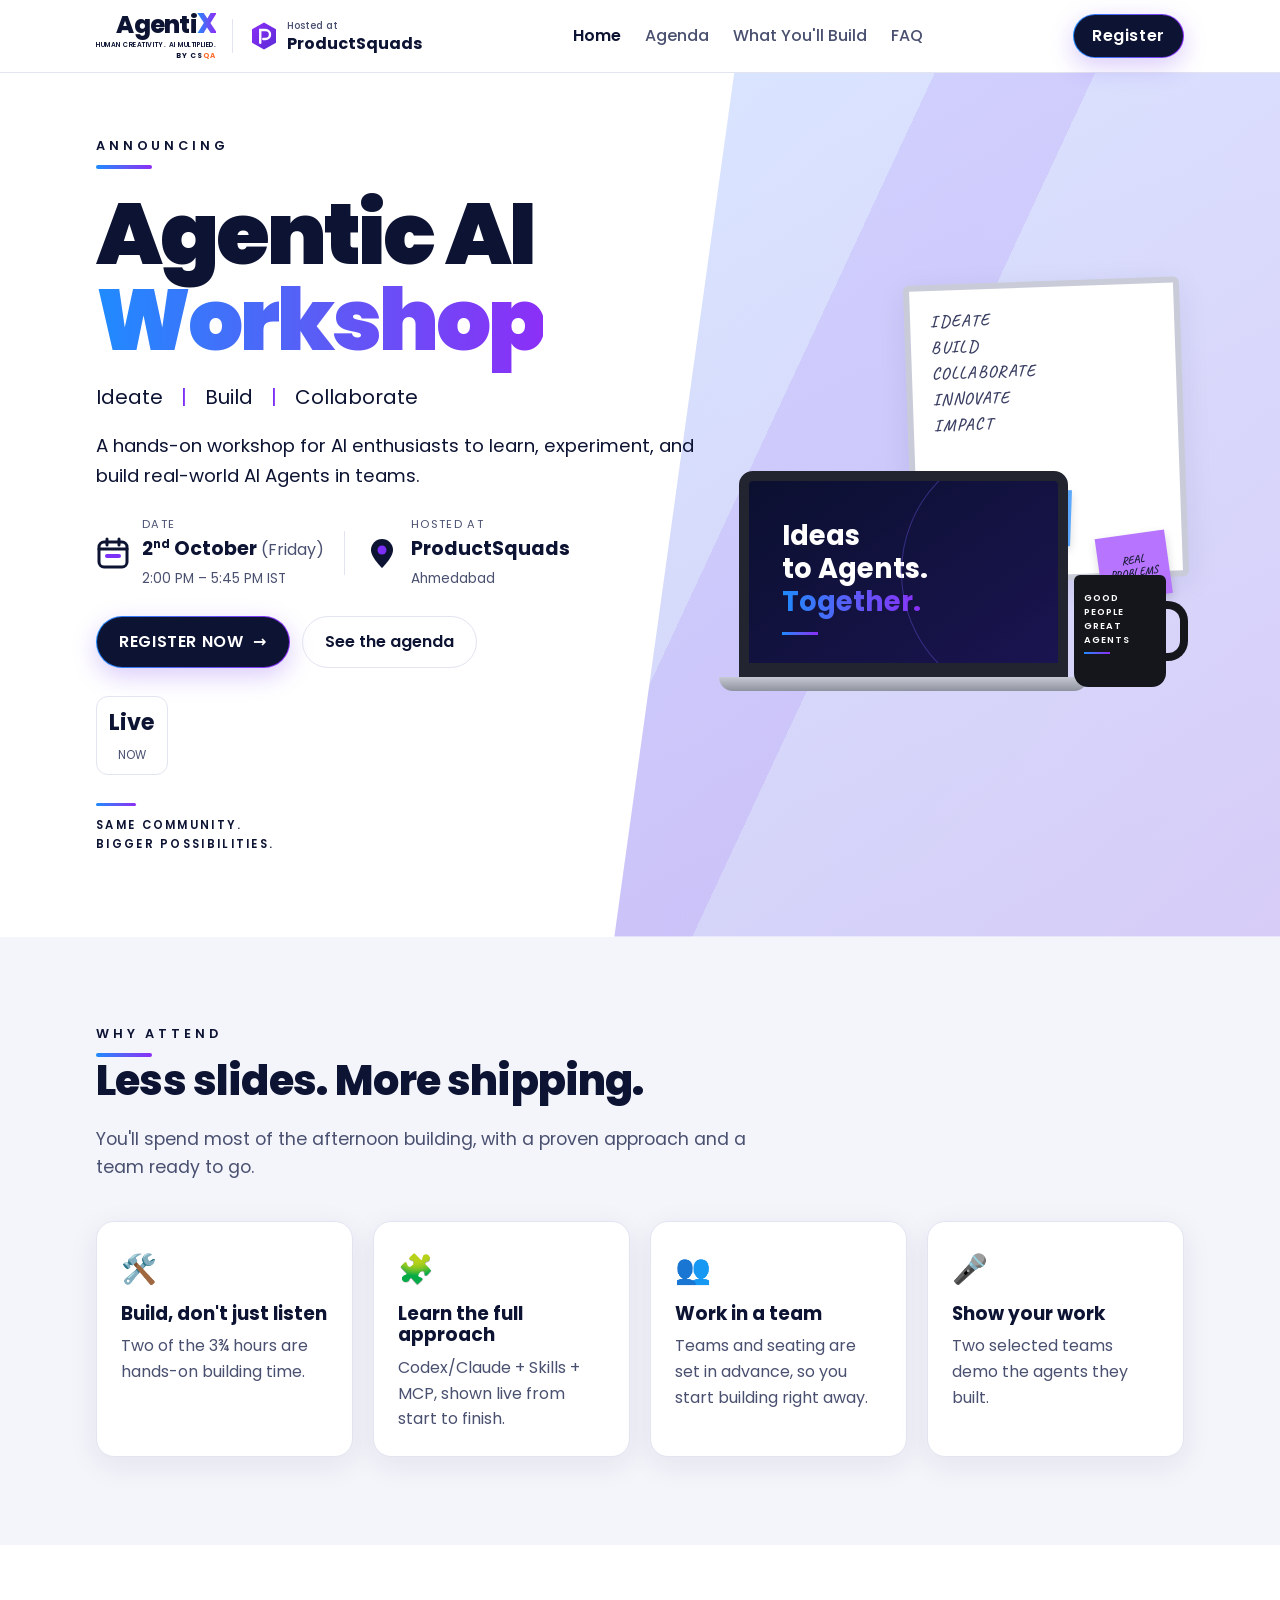
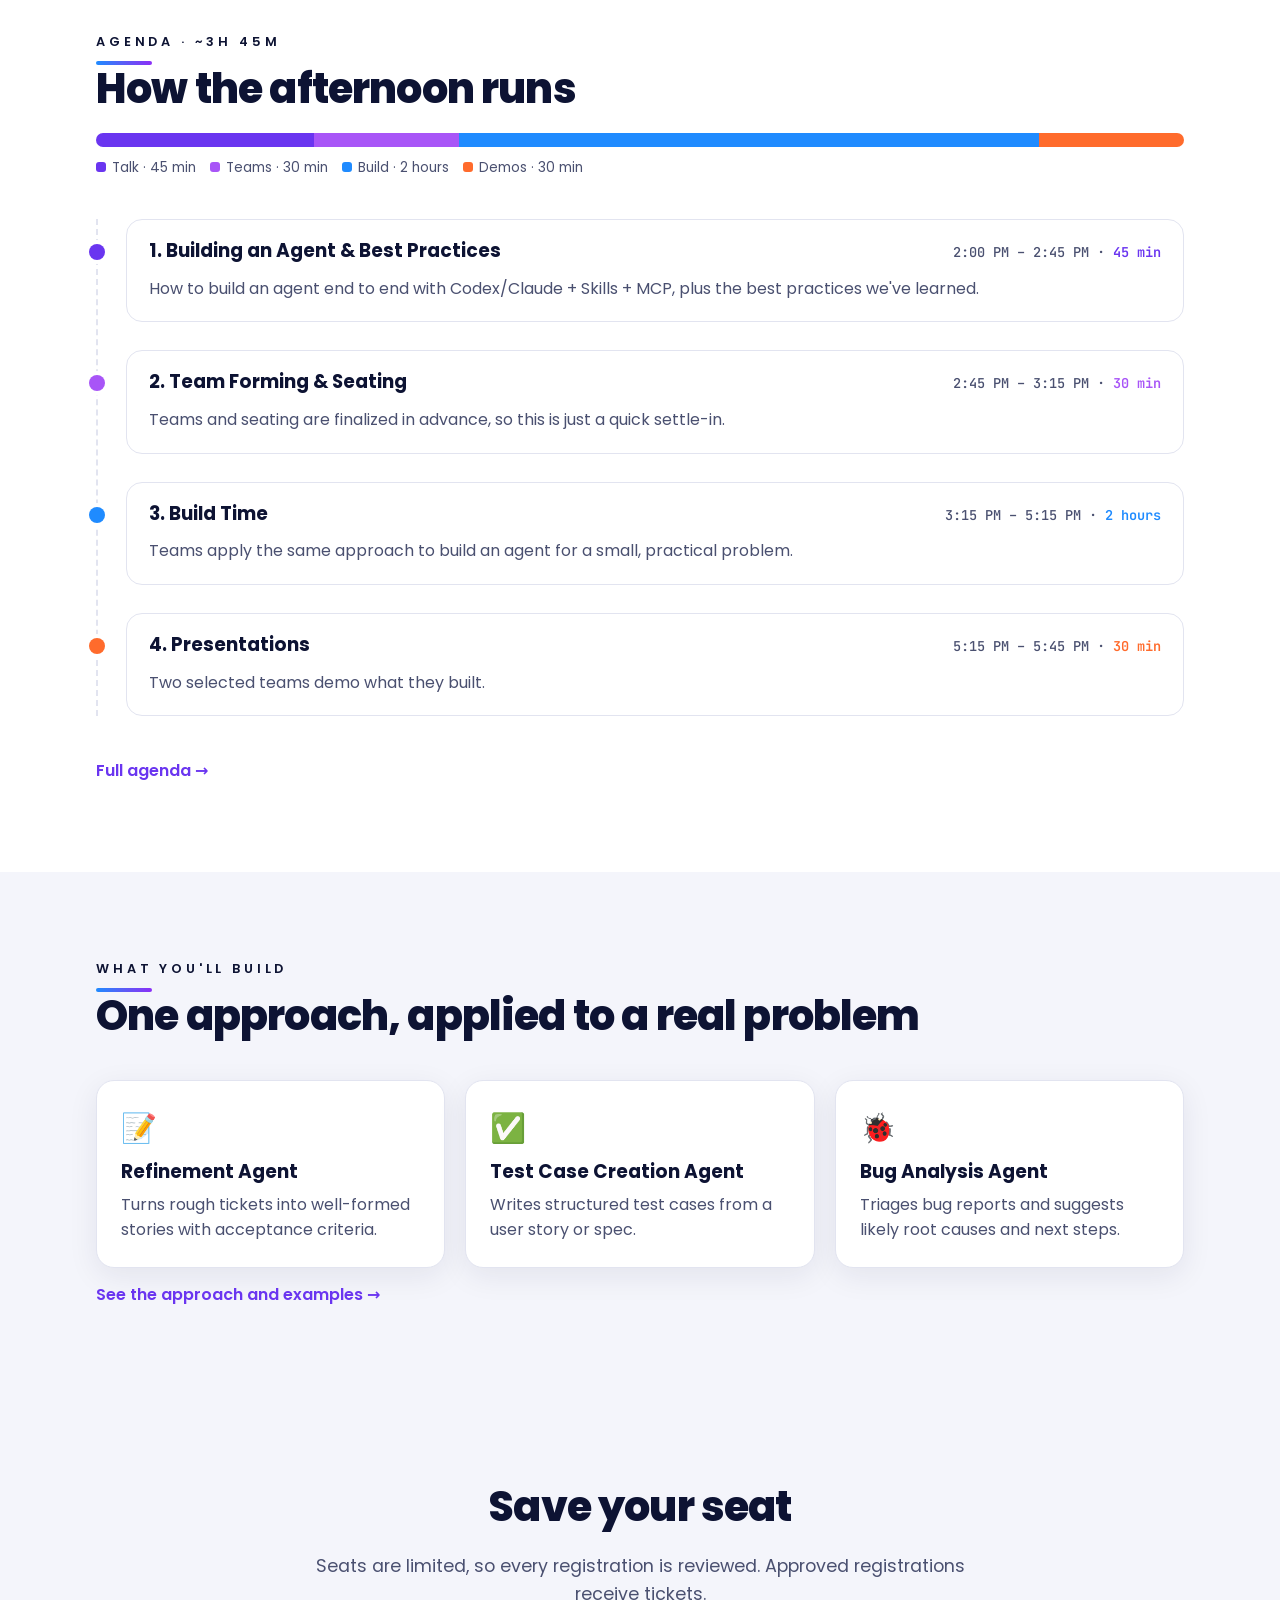
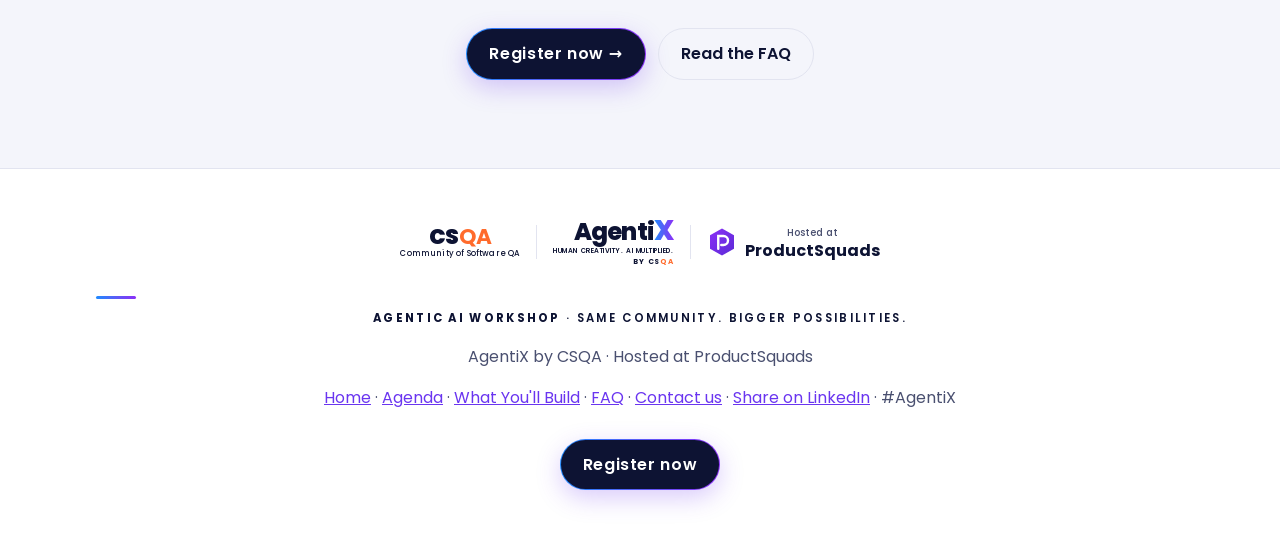
==== index.html @ 9842c17a "Mention the ₹249 fee only in the FAQ and registration steps Co-Authored-By: Claude Opus 5 <noreply@a" ====
<!doctype html>
<html lang="en">
<head>
<meta charset="utf-8">
<meta name="viewport" content="width=device-width, initial-scale=1">
<title>Agentic AI Workshop · AgentiX</title>
<meta name="description" content="A half-day, build-first workshop: learn to build an AI agent end to end with Codex/Claude + Skills + MCP, then build one with your team.">
<meta property="og:type" content="website">
<meta property="og:title" content="Agentic AI Workshop · AgentiX">
<meta property="og:description" content="A half-day, build-first workshop: learn to build an AI agent end to end with Codex/Claude + Skills + MCP, then build one with your team.">
<meta property="og:image" content="https://YOUR-DOMAIN/og-image.png">
<meta property="og:url" content="https://YOUR-DOMAIN/">
<meta name="twitter:card" content="summary_large_image">
<link rel="icon" href="data:image/svg+xml,<svg xmlns='http://www.w3.org/2000/svg' viewBox='0 0 100 100'><text y='.9em' font-size='90'>✴️</text></svg>">
<link rel="preconnect" href="https://fonts.googleapis.com">
<link href="https://fonts.googleapis.com/css2?family=Poppins:wght@400;500;600;700;800;900&family=Caveat:wght@600;700&family=JetBrains+Mono:wght@500&display=swap" rel="stylesheet">
<link rel="stylesheet" href="assets/styles.css">
</head>
<body data-page="home">
<div id="nav"></div>

<header class="hero"><div class="wrap hero-grid">
  <div>
    <div class="eyebrow">Announcing</div>
    <h1>Agentic AI<br><span class="grad">Workshop</span></h1>
    <div class="pillars"><span>Ideate</span><span>Build</span><span>Collaborate</span></div>
    <p class="lead">A hands-on workshop for AI enthusiasts to learn, experiment, and build real-world AI Agents in teams.</p>
    <div class="meta">
      <div class="meta-item"><svg viewBox="0 0 34 34" aria-hidden="true"><rect x="3" y="6" width="28" height="25" rx="5" fill="none" stroke="#0d1333" stroke-width="3"/><path d="M3 13h28M11 3v6M23 3v6" stroke="#0d1333" stroke-width="3" stroke-linecap="round"/><rect x="9" y="18" width="16" height="4" rx="2" fill="#7b2ff7"/></svg>
        <div><small>Date</small><b>2<sup>nd</sup> October</b> <span style="color:var(--muted)">(Friday)</span><br><span style="font-size:.85rem;color:var(--muted)" data-cfg="timeLabel"></span></div></div>
      <span class="vr"></span>
      <div class="meta-item"><svg viewBox="0 0 34 34" aria-hidden="true"><path d="M17 32s11-10.5 11-18a11 11 0 0 0-22 0c0 7.5 11 18 11 18z" fill="#0d1333"/><circle cx="17" cy="14" r="4.5" fill="#7b2ff7"/></svg>
        <div><small>Hosted at</small><b>ProductSquads</b><br><span style="font-size:.85rem;color:var(--muted)">Ahmedabad</span></div></div>
    </div>
    <div class="cta"><a class="btn btn-primary" href="register.html">REGISTER NOW &nbsp;→</a><a class="btn btn-ghost" href="agenda.html">See the agenda</a></div>
    <div class="countdown" id="countdown" aria-label="Time until the workshop"></div>
    <p class="tagline">Same community.<br>Bigger possibilities.</p>
  </div>
  <div class="scene" aria-hidden="true">
    <div class="board"><p>IDEATE<br>BUILD<br>COLLABORATE<br>INNOVATE<br>IMPACT</p>
      <div class="note-s n1">IDEAS</div><div class="note-s n2">AGENTS</div><div class="note-s n3">REAL PROBLEMS</div></div>
    <div class="laptop"><div class="screen"><h3>Ideas<br>to Agents.<br><span>Together.</span></h3><hr></div><div class="base"></div></div>
    <div class="mug">GOOD<br>PEOPLE<br>GREAT<br>AGENTS<i></i></div>
  </div>
</div></header>

<section class="alt"><div class="wrap reveal">
  <div class="eyebrow">Why attend</div>
  <h2>Less slides. More shipping.</h2>
  <p class="lead">You'll spend most of the afternoon building, with a proven approach and a team ready to go.</p>
  <div class="grid">
    <div class="card"><div class="ic">🛠️</div><h3>Build, don't just listen</h3><p>Two of the 3¾ hours are hands-on building time.</p></div>
    <div class="card"><div class="ic">🧩</div><h3>Learn the full approach</h3><p>Codex/Claude + Skills + MCP, shown live from start to finish.</p></div>
    <div class="card"><div class="ic">👥</div><h3>Work in a team</h3><p>Teams and seating are set in advance, so you start building right away.</p></div>
    <div class="card"><div class="ic">🎤</div><h3>Show your work</h3><p>Two selected teams demo the agents they built.</p></div>
  </div>
</div></section>

<section><div class="wrap reveal">
  <div class="eyebrow">Agenda · ~3h 45m</div>
  <h2>How the afternoon runs</h2>
  <div class="bar" id="bar" role="img" aria-label="Time split: 45 min talk, 30 min teams, 2 hours build, 30 min demos"></div>
  <div class="legend" id="legend"></div>
  <div class="timeline" id="timeline" data-compact></div>
  <a class="more" href="agenda.html">Full agenda →</a>
</div></section>

<section class="alt"><div class="wrap reveal">
  <div class="eyebrow">What you'll build</div>
  <h2>One approach, applied to a real problem</h2>
  <div class="grid">
    <div class="card"><div class="ic">📝</div><h3><a href="build.html#refinement">Refinement Agent</a></h3><p>Turns rough tickets into well-formed stories with acceptance criteria.</p></div>
    <div class="card"><div class="ic">✅</div><h3><a href="build.html#test-cases">Test Case Creation Agent</a></h3><p>Writes structured test cases from a user story or spec.</p></div>
    <div class="card"><div class="ic">🐞</div><h3><a href="build.html#bug-analysis">Bug Analysis Agent</a></h3><p>Triages bug reports and suggests likely root causes and next steps.</p></div>
  </div>
  <a class="more" href="build.html">See the approach and examples →</a>
</div></section>
<section class="alt"><div class="wrap reveal cta-band">
  <h2>Save your seat</h2><p class="lead" style="margin:0 auto">Seats are limited, so every registration is reviewed. Approved registrations receive tickets.</p>
  <div class="cta"><a class="btn btn-primary" href="register.html">Register now →</a><a class="btn btn-ghost" href="faq.html">Read the FAQ</a></div>
</div></section>
<div id="footer"></div>
<script src="assets/config.js"></script>
<script src="assets/site.js"></script>
</body>
</html>
---- assets/styles.css ----
:root{
  --bg:#ffffff; --bg-alt:#f5f6fb; --card:#ffffff; --text:#12131a; --muted:#5a5f73; --border:#e3e5ee;
  --primary:#5b47ff; --primary-ink:#ffffff; --accent:#00b894; --accent-2:#ff7a45; --accent-3:#f5b400;
  --shadow:0 8px 30px rgba(20,20,60,.08);
}
*{box-sizing:border-box} html{scroll-behavior:smooth} body{margin:0;background:var(--bg);color:var(--text);font:16px/1.6 Inter,system-ui,sans-serif;overflow-x:hidden}
a{color:var(--primary)} h1,h2,h3{line-height:1.15;margin:0 0 .5em} h2{font-size:clamp(1.8rem,4vw,2.6rem);font-weight:800;letter-spacing:-.02em}
.wrap{max-width:1120px;margin:0 auto;padding:0 16px} section{padding:88px 0} .alt{background:var(--bg-alt)}
.eyebrow{font:500 .8rem 'JetBrains Mono',monospace;color:var(--primary);text-transform:uppercase;letter-spacing:.12em}
.lead{color:var(--muted);font-size:1.1rem;max-width:680px}
.btn{display:inline-flex;align-items:center;gap:8px;padding:12px 22px;border-radius:999px;font-weight:600;text-decoration:none;border:1px solid transparent;cursor:pointer;font-size:1rem;transition:transform .15s,box-shadow .15s}
.btn:hover{transform:translateY(-1px)} .btn-primary{background:var(--primary);color:var(--primary-ink);box-shadow:0 6px 20px color-mix(in srgb,var(--primary) 35%,transparent)}
.btn-ghost{border-color:var(--border);color:var(--text);background:transparent}
:focus-visible{outline:3px solid var(--accent);outline-offset:2px}
/* nav */
nav{position:sticky;top:0;z-index:50;background:color-mix(in srgb,var(--bg) 85%,transparent);backdrop-filter:blur(10px);border-bottom:1px solid var(--border)}
nav .wrap{display:flex;align-items:center;justify-content:space-between;height:64px;gap:16px}
.logo{font-weight:800;text-decoration:none;color:var(--text);white-space:nowrap} .logo span{color:var(--primary)}
.links{display:flex;gap:24px} .links a{color:var(--muted);text-decoration:none;font-weight:500} .links a:hover{color:var(--text)}
nav .btn{padding:8px 18px}
@media(max-width:760px){.links{display:none}}
/* hero */
.hero{position:relative;padding:96px 0 80px;overflow:hidden}
.hero-grid{display:grid;grid-template-columns:1.15fr .85fr;gap:40px;align-items:center}
.hero h1{font-size:clamp(2.4rem,6vw,4.2rem);font-weight:800;letter-spacing:-.03em}
.grad{background:linear-gradient(90deg,var(--primary),var(--accent));-webkit-background-clip:text;background-clip:text;color:transparent}
.chips{display:flex;flex-wrap:wrap;gap:8px;margin:20px 0 28px} .chip{padding:6px 12px;border:1px solid var(--border);border-radius:999px;font-size:.9rem;background:var(--card)}
.cta{display:flex;flex-wrap:wrap;gap:12px}
.countdown{display:flex;gap:10px;margin-top:28px} .countdown div{background:var(--card);border:1px solid var(--border);border-radius:12px;padding:8px 12px;text-align:center;min-width:64px}
.countdown b{display:block;font-size:1.4rem} .countdown small{color:var(--muted);font-size:.72rem;text-transform:uppercase}
.flow svg{width:100%;height:auto} .flow .edge{stroke:var(--border);stroke-width:2;fill:none}
.flow .pulse{stroke:var(--primary);stroke-width:3;fill:none;stroke-dasharray:10 190;animation:dash 2.4s linear infinite}
@keyframes dash{to{stroke-dashoffset:-200}}
.flow rect{fill:var(--card);stroke:var(--border)} .flow text{fill:var(--text);font:600 14px Inter} .flow .sub{fill:var(--muted);font:500 11px 'JetBrains Mono'}
@media(max-width:860px){.hero-grid{grid-template-columns:1fr}.hero{padding-top:56px}}
/* cards */
.grid{display:grid;gap:20px;grid-template-columns:repeat(auto-fit,minmax(240px,1fr));margin-top:40px}
.card{background:var(--card);border:1px solid var(--border);border-radius:18px;padding:24px;box-shadow:var(--shadow)}
.card .ic{font-size:1.8rem;margin-bottom:10px} .card p{color:var(--muted);margin:0}
/* agenda */
.timeline{margin-top:40px;position:relative;padding-left:28px;border-left:2px dashed var(--border)}
.tl-item{position:relative;margin-bottom:28px;background:var(--card);border:1px solid var(--border);border-radius:16px;padding:20px 22px}
.tl-item::before{content:"";position:absolute;left:-38px;top:24px;width:16px;height:16px;border-radius:50%;background:var(--c);box-shadow:0 0 0 4px var(--bg)}
.alt .tl-item::before{box-shadow:0 0 0 4px var(--bg-alt)}
.tl-head{display:flex;flex-wrap:wrap;justify-content:space-between;gap:8px;align-items:baseline}
.tl-time{font:500 .85rem 'JetBrains Mono',monospace;color:var(--muted)} .dur{font-weight:600;color:var(--c)} .tl-item p{margin:.3em 0 0;color:var(--muted)}
.bar{display:flex;height:14px;border-radius:999px;overflow:hidden;margin-top:12px} .bar span{display:block}
.legend{display:flex;flex-wrap:wrap;gap:14px;font-size:.85rem;color:var(--muted);margin-top:10px} .legend i{display:inline-block;width:10px;height:10px;border-radius:3px;margin-right:6px}
/* build */
.steps{display:grid;grid-template-columns:1fr auto 1fr auto 1fr;gap:12px;align-items:center;margin:40px 0}
.step{text-align:center} .step h3{margin:.3em 0 .2em} .arrow{font-size:1.6rem;color:var(--primary)}
@media(max-width:760px){.steps{grid-template-columns:1fr}.arrow{transform:rotate(90deg);text-align:center}}
.io{margin-top:14px;font:500 .8rem/1.5 'JetBrains Mono',monospace;background:var(--bg-alt);border-radius:10px;padding:10px 12px;color:var(--text)}
.io em{color:var(--accent);font-style:normal}
.note{font-size:.9rem;color:var(--muted);margin-top:20px}
/* two col */
.two{display:grid;grid-template-columns:1fr 1fr;gap:20px;margin-top:40px} @media(max-width:760px){.two{grid-template-columns:1fr}}
ul.clean{list-style:none;padding:0;margin:0} ul.clean li{padding:6px 0;color:var(--muted)} ul.clean label{cursor:pointer}
/* form */
form{display:grid;grid-template-columns:1fr 1fr;gap:16px;margin-top:32px}
.field{display:flex;flex-direction:column;gap:6px} .field.full{grid-column:1/-1}
label.l{font-weight:600;font-size:.92rem}
input,select{font:inherit;color:var(--text);background:var(--bg);border:1px solid var(--border);border-radius:10px;padding:11px 12px;width:100%}
.err{color:#e5484d;font-size:.82rem;min-height:1em} .invalid{border-color:#e5484d}
.check{display:flex;gap:10px;align-items:flex-start} .check input{width:auto;margin-top:5px}
@media(max-width:640px){form{grid-template-columns:1fr}}
.success{display:none;text-align:center;padding:24px} .success.show{display:block}
/* faq */
details{background:var(--card);border:1px solid var(--border);border-radius:14px;padding:16px 20px;margin-bottom:12px}
summary{font-weight:600;cursor:pointer;list-style:none;display:flex;justify-content:space-between} summary::after{content:"+";color:var(--primary);font-size:1.3rem;line-height:1}
details[open] summary::after{content:"–"} details p{color:var(--muted);margin:.6em 0 0}
footer{border-top:1px solid var(--border);padding:48px 0;text-align:center;color:var(--muted)}
.reveal{opacity:0;transform:translateY(16px);transition:opacity .6s,transform .6s} .reveal.in{opacity:1;transform:none}
@media(prefers-reduced-motion:reduce){.reveal{opacity:1;transform:none;transition:none}.flow .pulse{animation:none}html{scroll-behavior:auto}}
.links a.active{color:var(--text);font-weight:600}
.page-head{padding:72px 0 24px} .page-head h1{font-size:clamp(2.2rem,5vw,3.4rem);font-weight:800;letter-spacing:-.03em}
.menu-btn{display:none;background:none;border:1px solid var(--border);border-radius:10px;color:var(--text);padding:6px 10px;font-size:1.1rem}
@media(max-width:760px){.menu-btn{display:block}.links.open{display:flex;position:absolute;top:64px;left:0;right:0;flex-direction:column;gap:0;background:var(--bg);border-bottom:1px solid var(--border);padding:8px 16px}.links.open a{padding:10px 0}}
.cta-band{text-align:center} .cta-band .cta{justify-content:center;margin-top:20px}
.card h3 a{color:inherit;text-decoration:none} .more{display:inline-block;margin-top:14px;font-weight:600;text-decoration:none}
.detail{display:grid;grid-template-columns:1fr 1fr;gap:16px;margin-top:14px} @media(max-width:640px){.detail{grid-template-columns:1fr}}
.detail h4{margin:0 0 4px;font-size:.8rem;text-transform:uppercase;letter-spacing:.08em;color:var(--primary)} .detail ul{margin:0;padding-left:18px;color:var(--muted)}
.usecase{margin-top:24px;scroll-margin-top:80px}

/* ===== AgentiX poster theme ===== */
:root{
  --bg:#ffffff; --bg-alt:#f4f5fb; --card:#ffffff; --text:#0d1333; --muted:#4a5070; --border:#e2e4f0;
  --navy:#0d1333; --blue:#1f8bff; --purple:#7b2ff7; --violet:#a855f7; --orange:#ff6b2c;
  --primary:#6a35f0; --primary-ink:#fff; --accent:#1f8bff; --accent-2:#ff6b2c; --accent-3:#a855f7;
  --brand-grad:linear-gradient(90deg,#1f8bff 0%,#5b5cf6 50%,#8b2ff7 100%);
}
body{font-family:Poppins,Inter,system-ui,sans-serif}
h1,h2,h3{font-family:Poppins,sans-serif} h2{font-weight:800}
.eyebrow{font:600 .8rem Poppins,sans-serif;letter-spacing:.3em;color:var(--navy)}
.eyebrow::after{content:"";display:block;width:56px;height:4px;border-radius:4px;background:var(--brand-grad);margin-top:10px}
.grad{background:var(--brand-grad);-webkit-background-clip:text;background-clip:text;color:transparent}
.btn-primary{background:var(--navy);color:#fff;border:1.5px solid transparent;background-image:linear-gradient(var(--navy),var(--navy)),var(--brand-grad);background-origin:border-box;background-clip:padding-box,border-box;box-shadow:0 8px 24px rgba(106,53,240,.25);letter-spacing:.04em}
.btn-ghost{border-color:var(--border);color:var(--navy)}

/* logos (text lockups; swap for image files if you have them) */
.brandbar{display:flex;align-items:center;gap:16px;text-decoration:none;color:var(--navy)}
.brandbar .sep{width:1px;height:34px;background:var(--border)}
.lg-csqa{font:900 1.35rem/1 Poppins,sans-serif;color:var(--navy);letter-spacing:-.02em} .lg-csqa b{color:var(--orange)}
.lg-csqa small{display:block;font:500 .5rem/1.4 Poppins;letter-spacing:.02em;color:var(--navy)}
.lg-agentix{font:800 1.5rem/1 Poppins,sans-serif;color:var(--navy);letter-spacing:-.03em;text-align:right}
.lg-agentix i{font-style:normal;background:var(--brand-grad);-webkit-background-clip:text;background-clip:text;color:transparent;font-size:1.15em}
.lg-agentix small{display:block;font:600 .46rem/1.3 Poppins;letter-spacing:.14em;color:var(--navy);text-align:right}
.lg-ps{display:flex;align-items:center;gap:8px;font:700 1rem/1 Poppins,sans-serif;color:var(--navy)}
.lg-ps .hosted{display:block;font:500 .62rem Poppins;color:var(--muted);margin-bottom:3px}
.ps-mark{width:30px;height:30px;flex:none}
@media(max-width:600px){.brandbar .hide-md{display:none}}
@media(max-width:1060px) and (min-width:761px){nav .links{gap:14px;font-size:.9rem}}
nav .wrap{height:72px}

/* hero, poster style */
.hero{background:#fff;padding:64px 0 72px}
.hero::before{content:"";position:absolute;inset:0 0 0 48%;background:
  linear-gradient(115deg,transparent 0 30%,rgba(123,47,247,.10) 30% 45%,transparent 45%),
  linear-gradient(135deg,rgba(31,139,255,.10),rgba(168,85,247,.16)),
  linear-gradient(160deg,#eef0ff,#dfe3f7);clip-path:polygon(18% 0,100% 0,100% 100%,0 100%);z-index:0}
.hero .wrap{position:relative;z-index:1}
.hero h1{font-size:clamp(2.8rem,7.5vw,5.4rem);font-weight:900;letter-spacing:-.035em;line-height:1;margin:.25em 0 .2em;color:var(--navy)}
.pillars{display:flex;gap:18px;font-size:1.25rem;color:var(--navy);margin-bottom:18px} .pillars span+span::before{content:"|";color:var(--purple);margin-right:18px}
.hero .lead{color:var(--navy);font-size:1.15rem}
.meta{display:flex;flex-wrap:wrap;gap:20px;align-items:center;margin:26px 0}
.meta-item{display:flex;gap:12px;align-items:center} .meta-item svg{width:34px;height:34px;flex:none}
.meta-item small{display:block;font-size:.7rem;letter-spacing:.12em;text-transform:uppercase;color:var(--muted)}
.meta-item b{font-size:1.2rem;color:var(--navy)} .meta-item b sup{font-size:.6em}
.meta .vr{width:1px;height:44px;background:var(--border)}
.tagline{margin-top:28px;font:600 .72rem/1.6 Poppins;letter-spacing:.2em;color:var(--navy);text-transform:uppercase}
.tagline::before{content:"";display:block;width:40px;height:3px;background:var(--brand-grad);margin-bottom:10px;border-radius:3px}

/* scene: whiteboard + laptop + mug */
.scene{position:relative;min-height:440px}
.board{position:absolute;right:0;top:0;width:62%;height:300px;background:#fff;border:6px solid #c9ccd8;border-radius:6px;box-shadow:var(--shadow);padding:18px 20px;transform:rotate(-2deg)}
.board p{margin:0;font:600 1.05rem/1.55 'Caveat','Comic Sans MS',cursive;color:#3a3f63;letter-spacing:.08em}
.note-s{position:absolute;padding:10px;font:700 .7rem/1.2 'Caveat',cursive;color:#1b1d3a;text-align:center;box-shadow:0 4px 10px rgba(0,0,0,.15);display:grid;place-items:center}
.n1{left:18px;bottom:40px;width:62px;height:56px;background:#9b8cff;transform:rotate(-5deg)}
.n2{left:92px;bottom:30px;width:62px;height:56px;background:#5aa8ff;transform:rotate(4deg)}
.n3{right:14px;bottom:-26px;width:70px;height:64px;background:#b774ff;transform:rotate(-6deg)}
.laptop{position:absolute;left:0;bottom:30px;width:74%}
.laptop .screen{background:linear-gradient(145deg,#0b1030,#1a1450);border:10px solid #22252f;border-bottom-width:14px;border-radius:14px 14px 0 0;aspect-ratio:16/10;padding:12% 10%;color:#fff;position:relative;overflow:hidden}
.laptop .screen::after{content:"";position:absolute;right:-30%;top:-20%;width:80%;height:140%;border:1px solid rgba(123,97,255,.35);border-radius:50%}
.laptop .screen h3{font-size:clamp(1.1rem,2.3vw,1.7rem);font-weight:700;margin:0;line-height:1.2}
.laptop .screen h3 span{background:var(--brand-grad);-webkit-background-clip:text;background-clip:text;color:transparent}
.laptop .screen hr{width:36px;height:3px;border:0;background:var(--brand-grad);margin:14px 0 0}
.laptop .base{height:14px;background:linear-gradient(#c6c9d3,#8e929e);border-radius:0 0 14px 14px;margin:0 -6%}
.mug{position:absolute;right:4%;bottom:34px;width:92px;height:112px;background:#15161c;border-radius:6px 6px 14px 14px;color:#fff;font:600 .58rem/1.5 Poppins;letter-spacing:.1em;padding:16px 10px}
.mug::after{content:"";position:absolute;right:-22px;top:26px;width:26px;height:44px;border:8px solid #15161c;border-left:0;border-radius:0 20px 20px 0}
.mug i{display:block;width:26px;height:2px;background:var(--brand-grad);margin-top:6px}
@media(max-width:860px){.hero::before{inset:auto 0 0 0;height:420px;clip-path:none}.scene{min-height:380px;margin-top:10px}}

/* footer brand */
footer .brandbar{justify-content:center;flex-wrap:wrap;margin-bottom:18px}
.page-head{background:linear-gradient(160deg,#fff 55%,#eef0ff)}
.lg-agentix{display:inline-flex;flex-direction:column;align-items:flex-end;white-space:nowrap}
.lg-agentix small{font-size:.42rem;letter-spacing:.08em;margin-top:3px}
.lg-agentix em{font:700 .45rem Poppins;font-style:normal;letter-spacing:.1em;color:var(--navy)} .lg-agentix em b{color:var(--orange)}
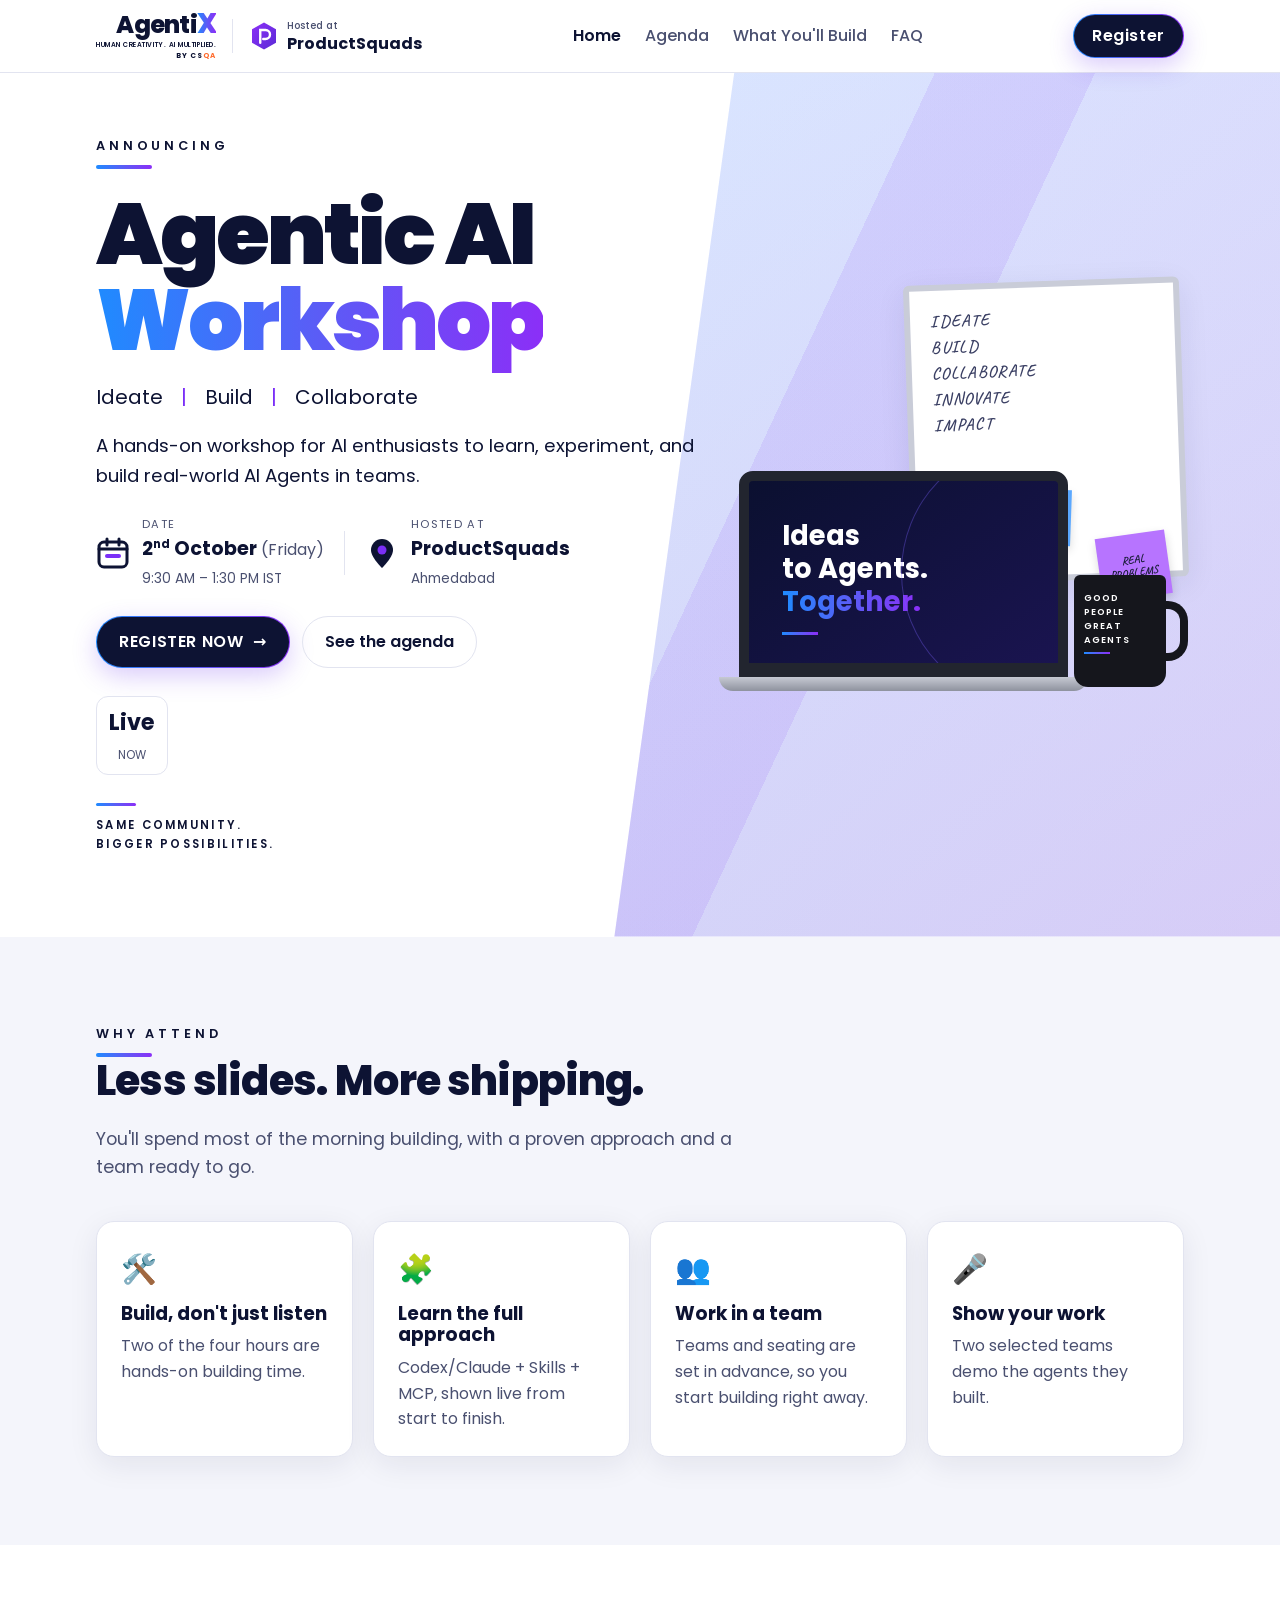
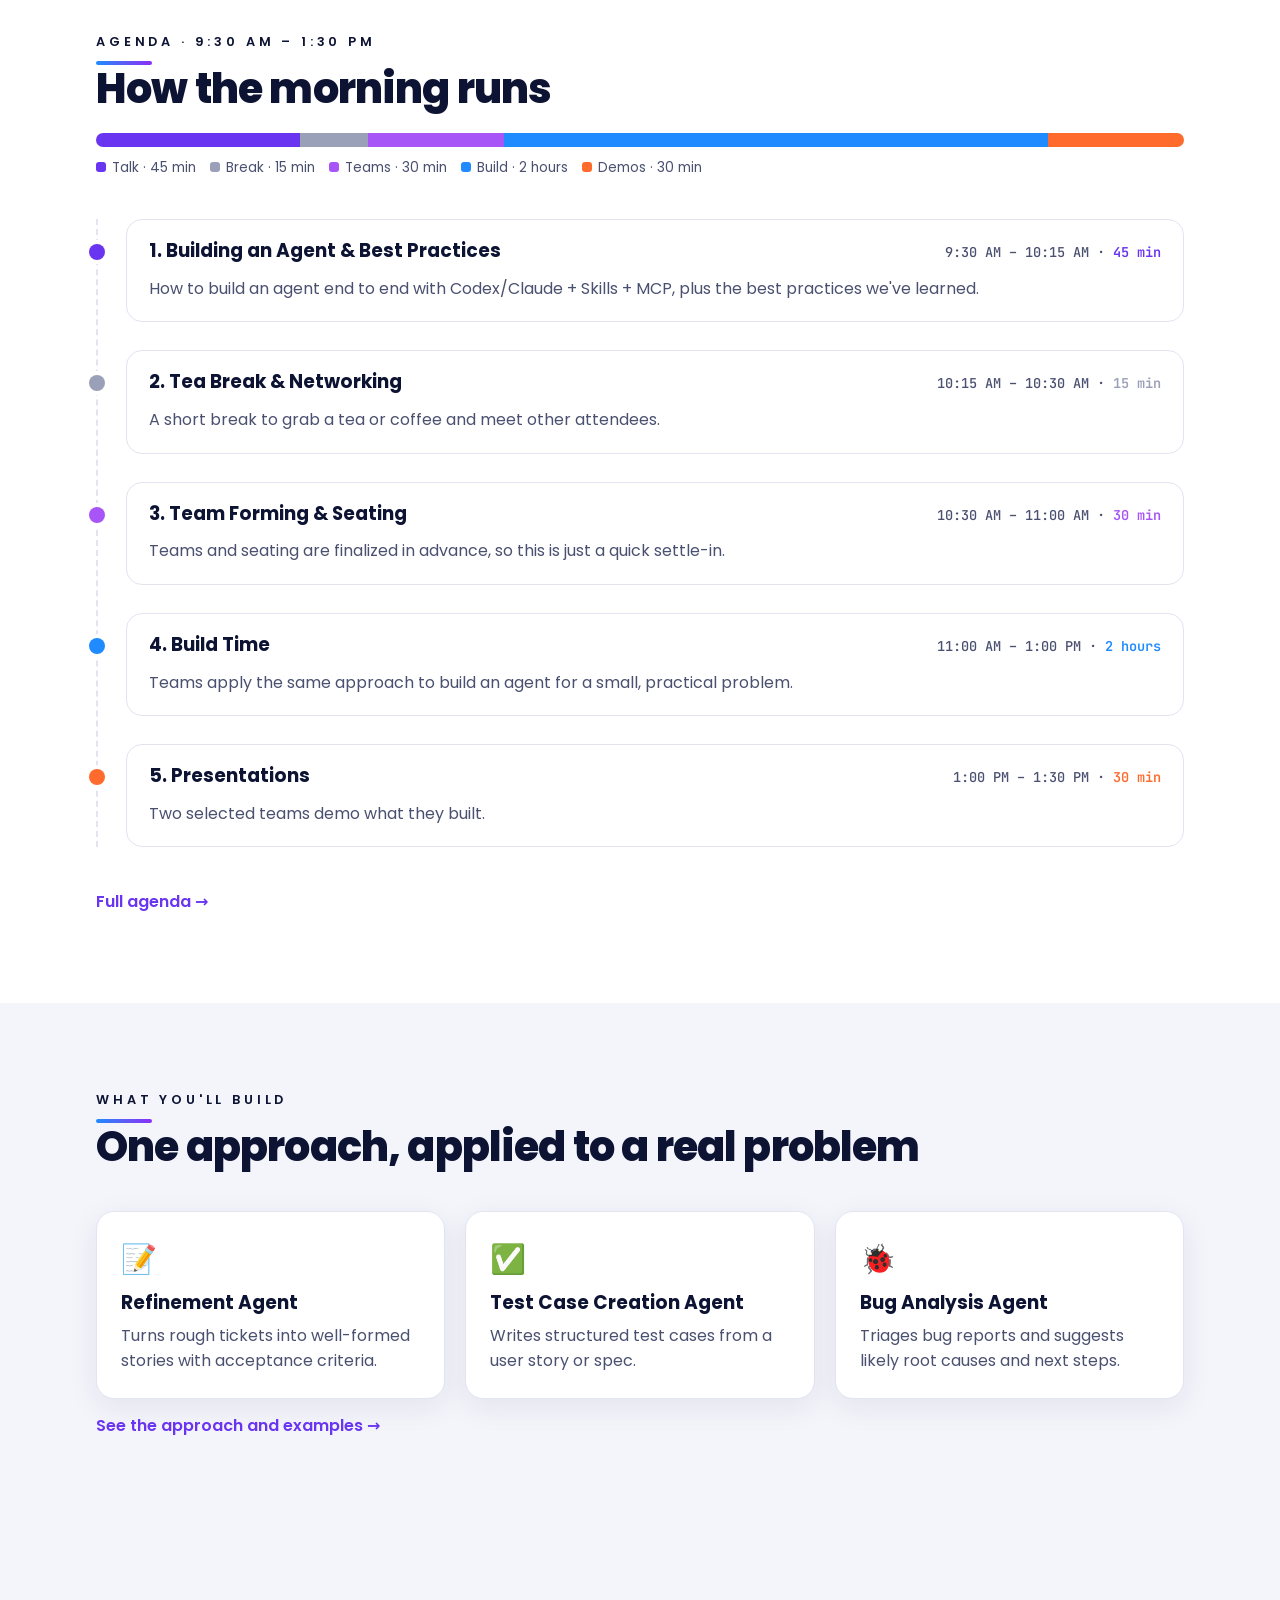
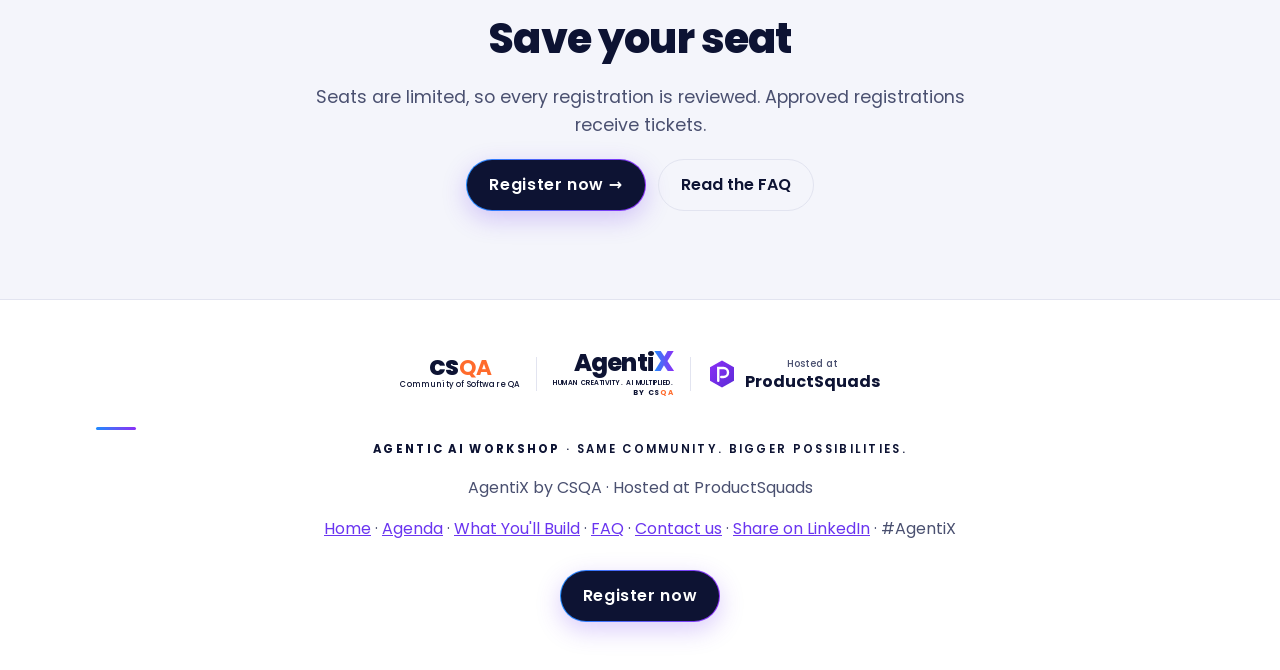
==== commit ec9b6121: "Move the workshop to 9:30 AM – 1:30 PM and add a 15-minute break Co-Authored-By: Claude Opus 5 <nore" ====
--- a/index.html
+++ b/index.html
@@ -47,9 +47,9 @@
 <section class="alt"><div class="wrap reveal">
   <div class="eyebrow">Why attend</div>
   <h2>Less slides. More shipping.</h2>
-  <p class="lead">You'll spend most of the afternoon building, with a proven approach and a team ready to go.</p>
+  <p class="lead">You'll spend most of the morning building, with a proven approach and a team ready to go.</p>
   <div class="grid">
-    <div class="card"><div class="ic">🛠️</div><h3>Build, don't just listen</h3><p>Two of the 3¾ hours are hands-on building time.</p></div>
+    <div class="card"><div class="ic">🛠️</div><h3>Build, don't just listen</h3><p>Two of the four hours are hands-on building time.</p></div>
     <div class="card"><div class="ic">🧩</div><h3>Learn the full approach</h3><p>Codex/Claude + Skills + MCP, shown live from start to finish.</p></div>
     <div class="card"><div class="ic">👥</div><h3>Work in a team</h3><p>Teams and seating are set in advance, so you start building right away.</p></div>
     <div class="card"><div class="ic">🎤</div><h3>Show your work</h3><p>Two selected teams demo the agents they built.</p></div>
@@ -57,9 +57,9 @@
 </div></section>
 
 <section><div class="wrap reveal">
-  <div class="eyebrow">Agenda · ~3h 45m</div>
-  <h2>How the afternoon runs</h2>
-  <div class="bar" id="bar" role="img" aria-label="Time split: 45 min talk, 30 min teams, 2 hours build, 30 min demos"></div>
+  <div class="eyebrow">Agenda · 9:30 AM – 1:30 PM</div>
+  <h2>How the morning runs</h2>
+  <div class="bar" id="bar" role="img" aria-label="Time split: 45 min talk, 15 min break, 30 min teams, 2 hours build, 30 min demos"></div>
   <div class="legend" id="legend"></div>
   <div class="timeline" id="timeline" data-compact></div>
   <a class="more" href="agenda.html">Full agenda →</a>
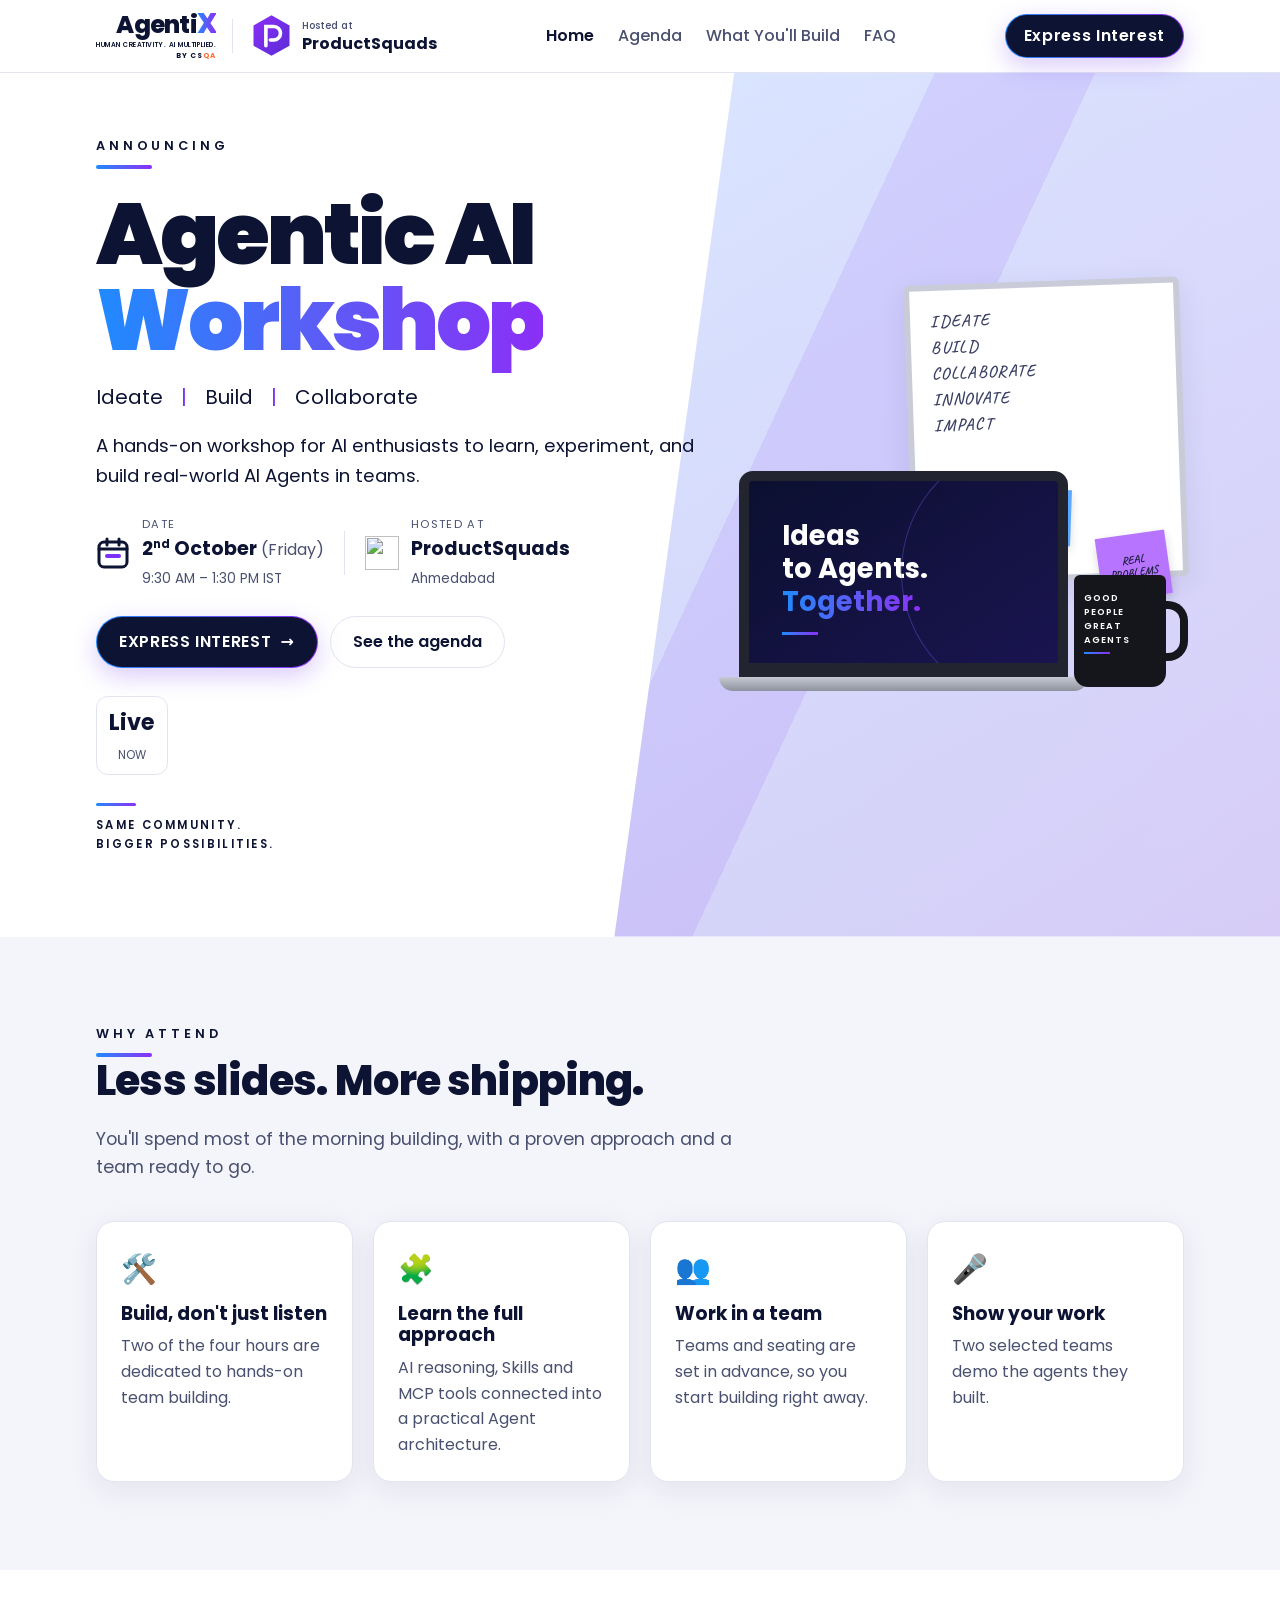
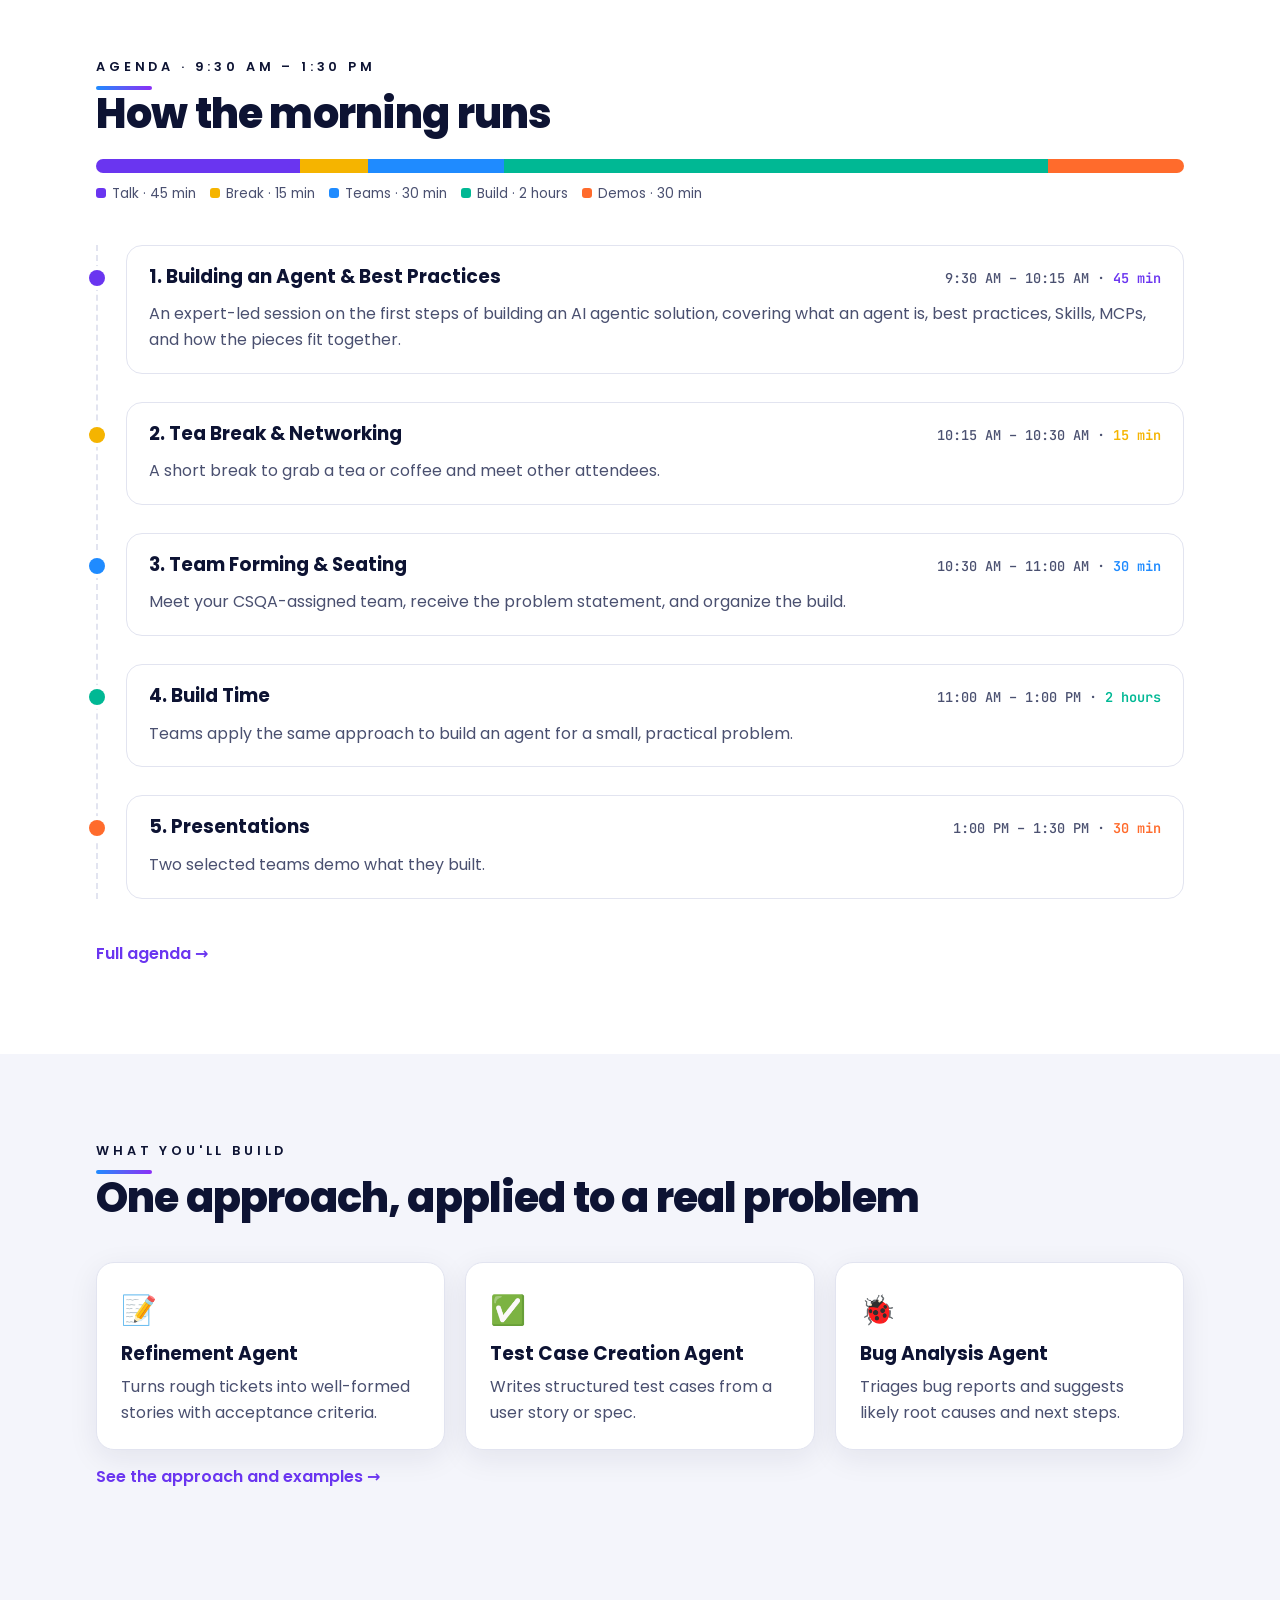
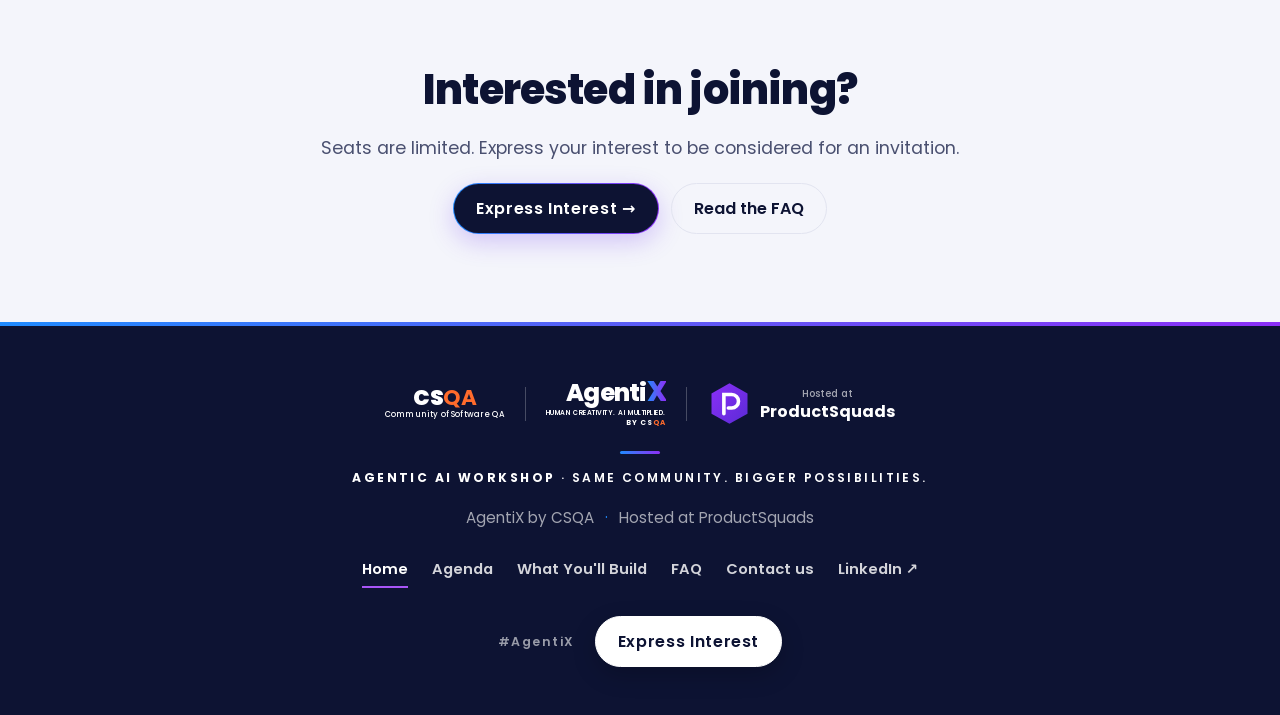
==== commit 937276a0: "Refresh workshop content and interest flow" ====
--- a/index.html
+++ b/index.html
@@ -4,14 +4,14 @@
 <meta charset="utf-8">
 <meta name="viewport" content="width=device-width, initial-scale=1">
 <title>Agentic AI Workshop · AgentiX</title>
-<meta name="description" content="A half-day, build-first workshop: learn to build an AI agent end to end with Codex/Claude + Skills + MCP, then build one with your team.">
+<meta name="description" content="A half-day, build-first workshop: learn the foundations of AI Agents, then build one with your team using AI reasoning, Skills and MCP tools.">
 <meta property="og:type" content="website">
 <meta property="og:title" content="Agentic AI Workshop · AgentiX">
-<meta property="og:description" content="A half-day, build-first workshop: learn to build an AI agent end to end with Codex/Claude + Skills + MCP, then build one with your team.">
+<meta property="og:description" content="A half-day, build-first workshop: learn the foundations of AI Agents, then build one with your team using AI reasoning, Skills and MCP tools.">
 <meta property="og:image" content="https://YOUR-DOMAIN/og-image.png">
 <meta property="og:url" content="https://YOUR-DOMAIN/">
 <meta name="twitter:card" content="summary_large_image">
-<link rel="icon" href="data:image/svg+xml,<svg xmlns='http://www.w3.org/2000/svg' viewBox='0 0 100 100'><text y='.9em' font-size='90'>✴️</text></svg>">
+<link rel="icon" type="image/jpeg" href="assets/logos/productsquadss_logo.jpeg">
 <link rel="preconnect" href="https://fonts.googleapis.com">
 <link href="https://fonts.googleapis.com/css2?family=Poppins:wght@400;500;600;700;800;900&family=Caveat:wght@600;700&family=JetBrains+Mono:wght@500&display=swap" rel="stylesheet">
 <link rel="stylesheet" href="assets/styles.css">
@@ -29,10 +29,10 @@
       <div class="meta-item"><svg viewBox="0 0 34 34" aria-hidden="true"><rect x="3" y="6" width="28" height="25" rx="5" fill="none" stroke="#0d1333" stroke-width="3"/><path d="M3 13h28M11 3v6M23 3v6" stroke="#0d1333" stroke-width="3" stroke-linecap="round"/><rect x="9" y="18" width="16" height="4" rx="2" fill="#7b2ff7"/></svg>
         <div><small>Date</small><b>2<sup>nd</sup> October</b> <span style="color:var(--muted)">(Friday)</span><br><span style="font-size:.85rem;color:var(--muted)" data-cfg="timeLabel"></span></div></div>
       <span class="vr"></span>
-      <div class="meta-item"><svg viewBox="0 0 34 34" aria-hidden="true"><path d="M17 32s11-10.5 11-18a11 11 0 0 0-22 0c0 7.5 11 18 11 18z" fill="#0d1333"/><circle cx="17" cy="14" r="4.5" fill="#7b2ff7"/></svg>
+      <div class="meta-item"><img class="ps-mark" src="assets/logos/productsquadss_logo.jpeg" alt="">
         <div><small>Hosted at</small><b>ProductSquads</b><br><span style="font-size:.85rem;color:var(--muted)">Ahmedabad</span></div></div>
     </div>
-    <div class="cta"><a class="btn btn-primary" href="register.html">REGISTER NOW &nbsp;→</a><a class="btn btn-ghost" href="agenda.html">See the agenda</a></div>
+    <div class="cta"><a class="btn btn-primary" href="register.html">EXPRESS INTEREST &nbsp;→</a><a class="btn btn-ghost" href="agenda.html">See the agenda</a></div>
     <div class="countdown" id="countdown" aria-label="Time until the workshop"></div>
     <p class="tagline">Same community.<br>Bigger possibilities.</p>
   </div>
@@ -49,8 +49,8 @@
   <h2>Less slides. More shipping.</h2>
   <p class="lead">You'll spend most of the morning building, with a proven approach and a team ready to go.</p>
   <div class="grid">
-    <div class="card"><div class="ic">🛠️</div><h3>Build, don't just listen</h3><p>Two of the four hours are hands-on building time.</p></div>
-    <div class="card"><div class="ic">🧩</div><h3>Learn the full approach</h3><p>Codex/Claude + Skills + MCP, shown live from start to finish.</p></div>
+    <div class="card"><div class="ic">🛠️</div><h3>Build, don't just listen</h3><p>Two of the four hours are dedicated to hands-on team building.</p></div>
+    <div class="card"><div class="ic">🧩</div><h3>Learn the full approach</h3><p>AI reasoning, Skills and MCP tools connected into a practical Agent architecture.</p></div>
     <div class="card"><div class="ic">👥</div><h3>Work in a team</h3><p>Teams and seating are set in advance, so you start building right away.</p></div>
     <div class="card"><div class="ic">🎤</div><h3>Show your work</h3><p>Two selected teams demo the agents they built.</p></div>
   </div>
@@ -59,7 +59,7 @@
 <section><div class="wrap reveal">
   <div class="eyebrow">Agenda · 9:30 AM – 1:30 PM</div>
   <h2>How the morning runs</h2>
-  <div class="bar" id="bar" role="img" aria-label="Time split: 45 min talk, 15 min break, 30 min teams, 2 hours build, 30 min demos"></div>
+  <div class="bar" id="bar" role="img" aria-label="Time split: 45 min expert session, 15 min break, 30 min teams, 2 hours build, 30 min demos"></div>
   <div class="legend" id="legend"></div>
   <div class="timeline" id="timeline" data-compact></div>
   <a class="more" href="agenda.html">Full agenda →</a>
@@ -76,8 +76,8 @@
   <a class="more" href="build.html">See the approach and examples →</a>
 </div></section>
 <section class="alt"><div class="wrap reveal cta-band">
-  <h2>Save your seat</h2><p class="lead" style="margin:0 auto">Seats are limited, so every registration is reviewed. Approved registrations receive tickets.</p>
-  <div class="cta"><a class="btn btn-primary" href="register.html">Register now →</a><a class="btn btn-ghost" href="faq.html">Read the FAQ</a></div>
+  <h2>Interested in joining?</h2><p class="lead" style="margin:0 auto">Seats are limited. Express your interest to be considered for an invitation.</p>
+  <div class="cta"><a class="btn btn-primary" href="register.html">Express Interest →</a><a class="btn btn-ghost" href="faq.html">Read the FAQ</a></div>
 </div></section>
 <div id="footer"></div>
 <script src="assets/config.js"></script>
--- a/assets/styles.css
+++ b/assets/styles.css
@@ -1,6 +1,6 @@
 :root{
   --bg:#ffffff; --bg-alt:#f5f6fb; --card:#ffffff; --text:#12131a; --muted:#5a5f73; --border:#e3e5ee;
-  --primary:#5b47ff; --primary-ink:#ffffff; --accent:#00b894; --accent-2:#ff7a45; --accent-3:#f5b400;
+  --primary:#5b47ff; --primary-ink:#ffffff; --accent:#00b894; --accent-2:#ff7a45; --accent-3:#f5b400; --accent-4:#1f8bff; --accent-5:#f5b400;
   --shadow:0 8px 30px rgba(20,20,60,.08);
 }
 *{box-sizing:border-box} html{scroll-behavior:smooth} body{margin:0;background:var(--bg);color:var(--text);font:16px/1.6 Inter,system-ui,sans-serif;overflow-x:hidden}
@@ -8,6 +8,8 @@
 .wrap{max-width:1120px;margin:0 auto;padding:0 16px} section{padding:88px 0} .alt{background:var(--bg-alt)}
 .eyebrow{font:500 .8rem 'JetBrains Mono',monospace;color:var(--primary);text-transform:uppercase;letter-spacing:.12em}
 .lead{color:var(--muted);font-size:1.1rem;max-width:680px}
+.agenda-meta{max-width:none}
+.nowrap{white-space:nowrap}
 .btn{display:inline-flex;align-items:center;gap:8px;padding:12px 22px;border-radius:999px;font-weight:600;text-decoration:none;border:1px solid transparent;cursor:pointer;font-size:1rem;transition:transform .15s,box-shadow .15s}
 .btn:hover{transform:translateY(-1px)} .btn-primary{background:var(--primary);color:var(--primary-ink);box-shadow:0 6px 20px color-mix(in srgb,var(--primary) 35%,transparent)}
 .btn-ghost{border-color:var(--border);color:var(--text);background:transparent}
@@ -47,9 +49,38 @@
 .bar{display:flex;height:14px;border-radius:999px;overflow:hidden;margin-top:12px} .bar span{display:block}
 .legend{display:flex;flex-wrap:wrap;gap:14px;font-size:.85rem;color:var(--muted);margin-top:10px} .legend i{display:inline-block;width:10px;height:10px;border-radius:3px;margin-right:6px}
 /* build */
-.steps{display:grid;grid-template-columns:1fr auto 1fr auto 1fr;gap:12px;align-items:center;margin:40px 0}
-.step{text-align:center} .step h3{margin:.3em 0 .2em} .arrow{font-size:1.6rem;color:var(--primary)}
-@media(max-width:760px){.steps{grid-template-columns:1fr}.arrow{transform:rotate(90deg);text-align:center}}
+.agent-map{display:grid;grid-template-columns:minmax(150px,.8fr) 36px minmax(500px,2.8fr) 36px minmax(150px,.8fr);gap:10px;align-items:stretch;margin:40px 0 8px}
+.arch-node,.agent-shell{border:1px solid var(--border);border-radius:8px}
+.arch-node{position:relative;display:flex;min-height:210px;flex-direction:column;justify-content:center;padding:24px 20px;background:#fff;box-shadow:var(--shadow);overflow:hidden}
+.arch-node::before{content:"";position:absolute;inset:0 0 auto;height:5px;background:var(--tone)}
+.arch-node h3,.agent-component h3{margin:8px 0 5px;font-size:1.08rem;color:var(--navy)}
+.arch-node p,.agent-component p{margin:0;color:var(--muted);font-size:.88rem;line-height:1.55}
+.arch-tag{font:700 .68rem/1 Poppins,sans-serif;letter-spacing:.14em;text-transform:uppercase;color:var(--tone)}
+.arch-symbol{display:grid;place-items:center;width:38px;height:38px;margin-top:16px;border:1px solid color-mix(in srgb,var(--tone) 32%,white);border-radius:50%;background:color-mix(in srgb,var(--tone) 10%,white);color:var(--tone);font-weight:800;font-size:1.2rem}
+.arch-input{--tone:var(--blue)}
+.arch-output{--tone:var(--accent)}
+.arch-link{display:flex;align-items:center;justify-content:center;color:var(--primary)}
+.arch-link span{font-size:1.6rem;line-height:1}
+.agent-shell{padding:16px;background:linear-gradient(145deg,#f5f7ff,#eff1fb);border-color:#cfd4e7}
+.agent-shell-head{display:flex;align-items:baseline;gap:12px;padding:2px 4px 14px}
+.agent-shell-head strong{font-size:1.1rem;color:var(--navy)}
+.agent-shell-head span{font-size:.78rem;color:var(--muted)}
+.agent-pipeline{display:grid;grid-template-columns:1fr 24px 1fr 24px 1fr;align-items:stretch}
+.agent-component{display:flex;min-height:164px;flex-direction:column;justify-content:center;padding:18px 16px;border:1px solid var(--border);border-left:4px solid var(--tone);border-radius:6px;background:#fff}
+.comp-reasoning{--tone:var(--purple)}
+.comp-skills{--tone:var(--accent-5)}
+.comp-tools{--tone:var(--accent)}
+.agent-link-inner span{font-size:1.15rem}
+@media(max-width:960px){
+  .agent-map{grid-template-columns:1fr;margin-top:32px}
+  .agent-map>.arch-link{min-height:30px;transform:rotate(90deg)}
+}
+@media(max-width:640px){
+  .agent-shell-head{display:block}.agent-shell-head span{display:block;margin-top:3px}
+  .agent-pipeline{grid-template-columns:1fr}
+  .agent-link-inner{min-height:28px;transform:rotate(90deg)}
+  .arch-node,.agent-component{min-height:0}
+}
 .io{margin-top:14px;font:500 .8rem/1.5 'JetBrains Mono',monospace;background:var(--bg-alt);border-radius:10px;padding:10px 12px;color:var(--text)}
 .io em{color:var(--accent);font-style:normal}
 .note{font-size:.9rem;color:var(--muted);margin-top:20px}
@@ -66,10 +97,50 @@
 @media(max-width:640px){form{grid-template-columns:1fr}}
 .success{display:none;text-align:center;padding:24px} .success.show{display:block}
 /* faq */
-details{background:var(--card);border:1px solid var(--border);border-radius:14px;padding:16px 20px;margin-bottom:12px}
-summary{font-weight:600;cursor:pointer;list-style:none;display:flex;justify-content:space-between} summary::after{content:"+";color:var(--primary);font-size:1.3rem;line-height:1}
-details[open] summary::after{content:"–"} details p{color:var(--muted);margin:.6em 0 0}
-footer{border-top:1px solid var(--border);padding:48px 0;text-align:center;color:var(--muted)}
+.faq-head .lead a{color:var(--navy);font-weight:700;text-decoration-color:var(--blue);text-decoration-thickness:2px;text-underline-offset:4px}
+.faq-page{padding-top:40px}
+.faq-layout{display:grid;grid-template-columns:220px minmax(0,1fr);gap:72px;align-items:start}
+.faq-rail{position:sticky;top:104px}
+.faq-nav{display:grid;margin-top:24px;border-left:1px solid var(--border)}
+.faq-nav a{display:flex;align-items:center;gap:12px;padding:11px 16px;border-left:3px solid transparent;color:var(--muted);font-weight:600;text-decoration:none;transition:color .15s,border-color .15s,background .15s}
+.faq-nav a:hover{border-left-color:var(--blue);background:#f5f7ff;color:var(--navy)}
+.faq-nav span{font:600 .68rem 'JetBrains Mono',monospace;color:var(--primary)}
+.faq-help{margin-top:32px;padding-top:24px;border-top:1px solid var(--border)}
+.faq-help strong{color:var(--navy)}
+.faq-help p{margin:7px 0 12px;color:var(--muted);font-size:.84rem;line-height:1.55}
+.faq-help a{color:var(--navy);font-size:.86rem;font-weight:700;text-decoration:none}
+.faq-main{min-width:0}
+.faq-group{padding:0;scroll-margin-top:104px}
+.faq-group+.faq-group{margin-top:64px;padding-top:56px;border-top:1px solid var(--border)}
+.faq-group-head{display:grid;grid-template-columns:48px 1fr;gap:14px;align-items:start;margin-bottom:24px}
+.faq-group-head>span{font:700 .78rem 'JetBrains Mono',monospace;color:var(--primary);padding-top:6px}
+.faq-group-head .eyebrow{font-size:.7rem}
+.faq-group-head h2{margin:10px 0 0;font-size:1.75rem}
+.faq-page details{margin:0;border:0;border-top:1px solid var(--border);border-radius:0;background:transparent;padding:20px 0}
+.faq-page details:last-child{border-bottom:1px solid var(--border)}
+.faq-page summary{display:flex;align-items:center;justify-content:space-between;gap:24px;cursor:pointer;list-style:none;color:var(--navy);font-weight:700}
+.faq-page summary::-webkit-details-marker{display:none}
+.faq-page summary::after{content:"+";display:grid;place-items:center;width:30px;height:30px;flex:none;border:1px solid var(--border);border-radius:50%;color:var(--primary);font-size:1.15rem;line-height:1;transition:background .15s,color .15s,transform .15s}
+.faq-page details[open] summary::after{content:"–";background:var(--navy);border-color:var(--navy);color:#fff}
+.faq-page details[open] summary{color:var(--primary)}
+.faq-page details p{max-width:760px;margin:10px 54px 0 0;color:var(--muted);line-height:1.7}
+.faq-page details p a{color:var(--navy);font-weight:700;text-decoration-color:var(--blue);text-decoration-thickness:2px;text-underline-offset:3px}
+@media(max-width:820px){
+  .faq-layout{grid-template-columns:1fr;gap:44px}
+  .faq-rail{position:static}
+  .faq-nav{grid-template-columns:repeat(3,1fr);border-left:0;border-bottom:1px solid var(--border)}
+  .faq-nav a{justify-content:center;padding:10px 8px;border-left:0;border-bottom:3px solid transparent;text-align:center}
+  .faq-nav a:hover{border-bottom-color:var(--blue)}
+  .faq-help{display:none}
+}
+@media(max-width:520px){
+  .faq-nav{grid-template-columns:1fr}.faq-nav a{justify-content:flex-start;border-bottom:0;border-left:3px solid transparent}
+  .faq-nav a:hover{border-left-color:var(--blue)}
+  .faq-group-head{grid-template-columns:36px 1fr}
+  .faq-page details p{margin-right:0}
+}
+footer{position:relative;border-top:0;padding:56px 0 48px;text-align:center;background:var(--navy);color:rgba(255,255,255,.72)}
+footer::before{content:"";position:absolute;inset:0 0 auto;height:4px;background:var(--brand-grad)}
 .reveal{opacity:0;transform:translateY(16px);transition:opacity .6s,transform .6s} .reveal.in{opacity:1;transform:none}
 @media(prefers-reduced-motion:reduce){.reveal{opacity:1;transform:none;transition:none}.flow .pulse{animation:none}html{scroll-behavior:auto}}
 .links a.active{color:var(--text);font-weight:600}
@@ -86,7 +157,7 @@
 :root{
   --bg:#ffffff; --bg-alt:#f4f5fb; --card:#ffffff; --text:#0d1333; --muted:#4a5070; --border:#e2e4f0;
   --navy:#0d1333; --blue:#1f8bff; --purple:#7b2ff7; --violet:#a855f7; --orange:#ff6b2c;
-  --primary:#6a35f0; --primary-ink:#fff; --accent:#1f8bff; --accent-2:#ff6b2c; --accent-3:#a855f7;
+  --primary:#6a35f0; --primary-ink:#fff; --accent:#1f8bff; --accent-2:#ff6b2c; --accent-3:#a855f7; --accent-4:#00b894; --accent-5:#f5b400;
   --brand-grad:linear-gradient(90deg,#1f8bff 0%,#5b5cf6 50%,#8b2ff7 100%);
 }
 body{font-family:Poppins,Inter,system-ui,sans-serif}
@@ -107,7 +178,9 @@
 .lg-agentix small{display:block;font:600 .46rem/1.3 Poppins;letter-spacing:.14em;color:var(--navy);text-align:right}
 .lg-ps{display:flex;align-items:center;gap:8px;font:700 1rem/1 Poppins,sans-serif;color:var(--navy)}
 .lg-ps .hosted{display:block;font:500 .62rem Poppins;color:var(--muted);margin-bottom:3px}
-.ps-mark{width:30px;height:30px;flex:none}
+.ps-mark{width:45px;height:45px;flex:none}
+.meta-item .ps-mark{width:34px;height:34px}
+.venue-mark{width:17px;height:19px;object-fit:contain;vertical-align:-4px;margin-right:5px}
 @media(max-width:600px){.brandbar .hide-md{display:none}}
 @media(max-width:1060px) and (min-width:761px){nav .links{gap:14px;font-size:.9rem}}
 nav .wrap{height:72px}
@@ -150,9 +223,34 @@
 .mug i{display:block;width:26px;height:2px;background:var(--brand-grad);margin-top:6px}
 @media(max-width:860px){.hero::before{inset:auto 0 0 0;height:420px;clip-path:none}.scene{min-height:380px;margin-top:10px}}
 
-/* footer brand */
-footer .brandbar{justify-content:center;flex-wrap:wrap;margin-bottom:18px}
+/* footer */
+footer .brandbar{justify-content:center;flex-wrap:wrap;margin-bottom:22px;color:#fff}
+footer .brandbar .sep{background:rgba(255,255,255,.24)}
+footer .lg-csqa,footer .lg-csqa small,footer .lg-agentix,footer .lg-agentix small,footer .lg-agentix em,footer .lg-ps{color:#fff}
+footer .lg-ps .hosted{color:rgba(255,255,255,.62)}
+footer .tagline{margin:0;font-size:.76rem;color:#fff;text-align:center}
+footer .tagline::before{margin:0 auto 14px}
+.footer-host{margin:18px 0 0;font-size:.95rem;color:rgba(255,255,255,.62)}
+.footer-host span{margin:0 7px;color:var(--blue)}
+.footer-links{display:flex;justify-content:center;align-items:center;flex-wrap:wrap;gap:8px 24px;margin:24px auto 0}
+.footer-links a{padding:4px 0;border-bottom:2px solid transparent;color:rgba(255,255,255,.82);font-size:.92rem;font-weight:600;text-decoration:none;transition:color .15s,border-color .15s}
+.footer-links a:hover{color:#fff;border-bottom-color:var(--blue)}
+.footer-links a.active{color:#fff;border-bottom-color:var(--violet)}
+.footer-actions{display:flex;justify-content:center;align-items:center;gap:20px;margin-top:28px}
+.footer-hashtag{font:600 .78rem Poppins,sans-serif;letter-spacing:.12em;color:rgba(255,255,255,.58)}
+footer .btn-primary{background:#fff;background-image:none;color:var(--navy);border-color:#fff;box-shadow:0 8px 24px rgba(0,0,0,.2)}
+footer .btn-primary:hover{box-shadow:0 10px 28px rgba(31,139,255,.24)}
+@media(max-width:640px){
+  footer{padding:48px 0 40px}
+  footer .brandbar{flex-direction:column;gap:14px}
+  footer .brandbar .sep{width:44px;height:1px}
+  .footer-links{gap:6px 18px}
+  .footer-actions{flex-direction:column;gap:14px}
+}
 .page-head{background:linear-gradient(160deg,#fff 55%,#eef0ff)}
 .lg-agentix{display:inline-flex;flex-direction:column;align-items:flex-end;white-space:nowrap}
 .lg-agentix small{font-size:.42rem;letter-spacing:.08em;margin-top:3px}
 .lg-agentix em{font:700 .45rem Poppins;font-style:normal;letter-spacing:.1em;color:var(--navy)} .lg-agentix em b{color:var(--orange)}
+img.ps-mark{object-fit:contain}
+.lg-csqa-img{width:64px;height:64px;border-radius:12px;object-fit:cover;box-shadow:var(--shadow)}
+footer .brandbar{gap:20px;align-items:center}
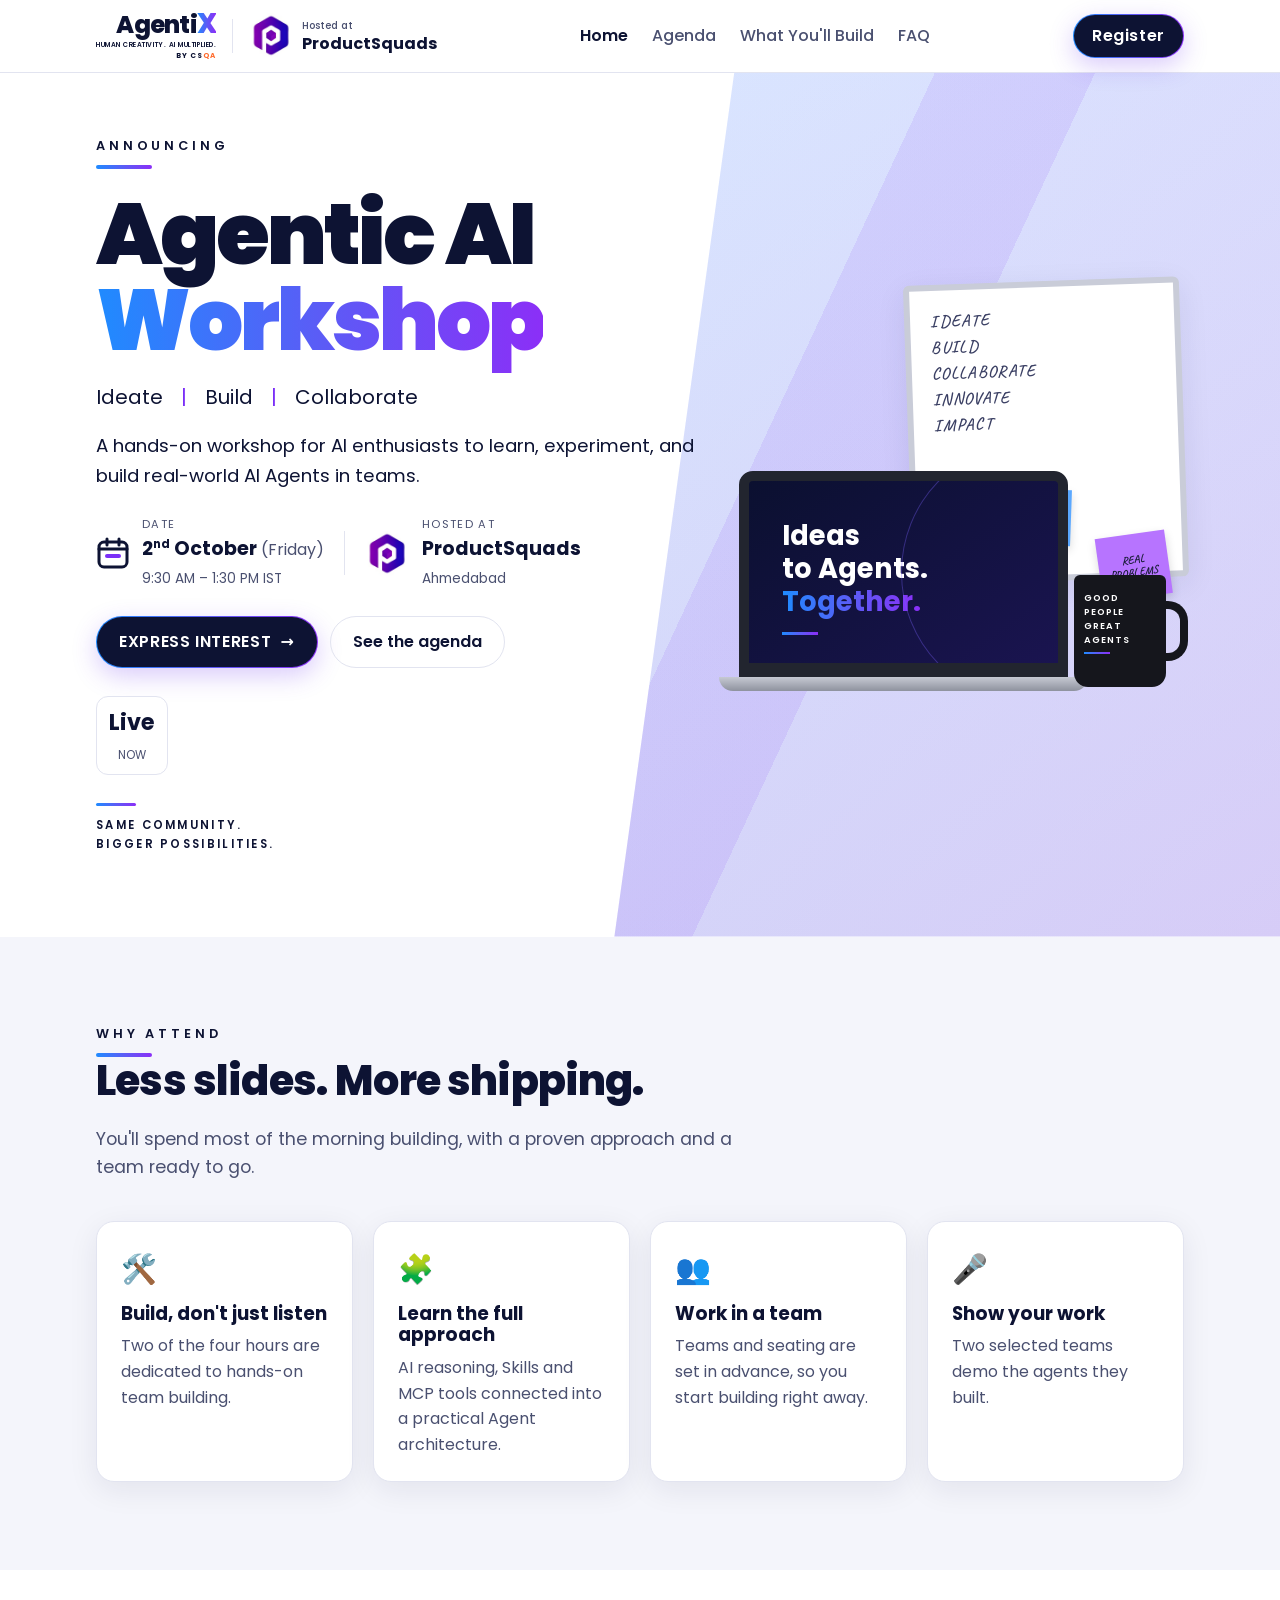
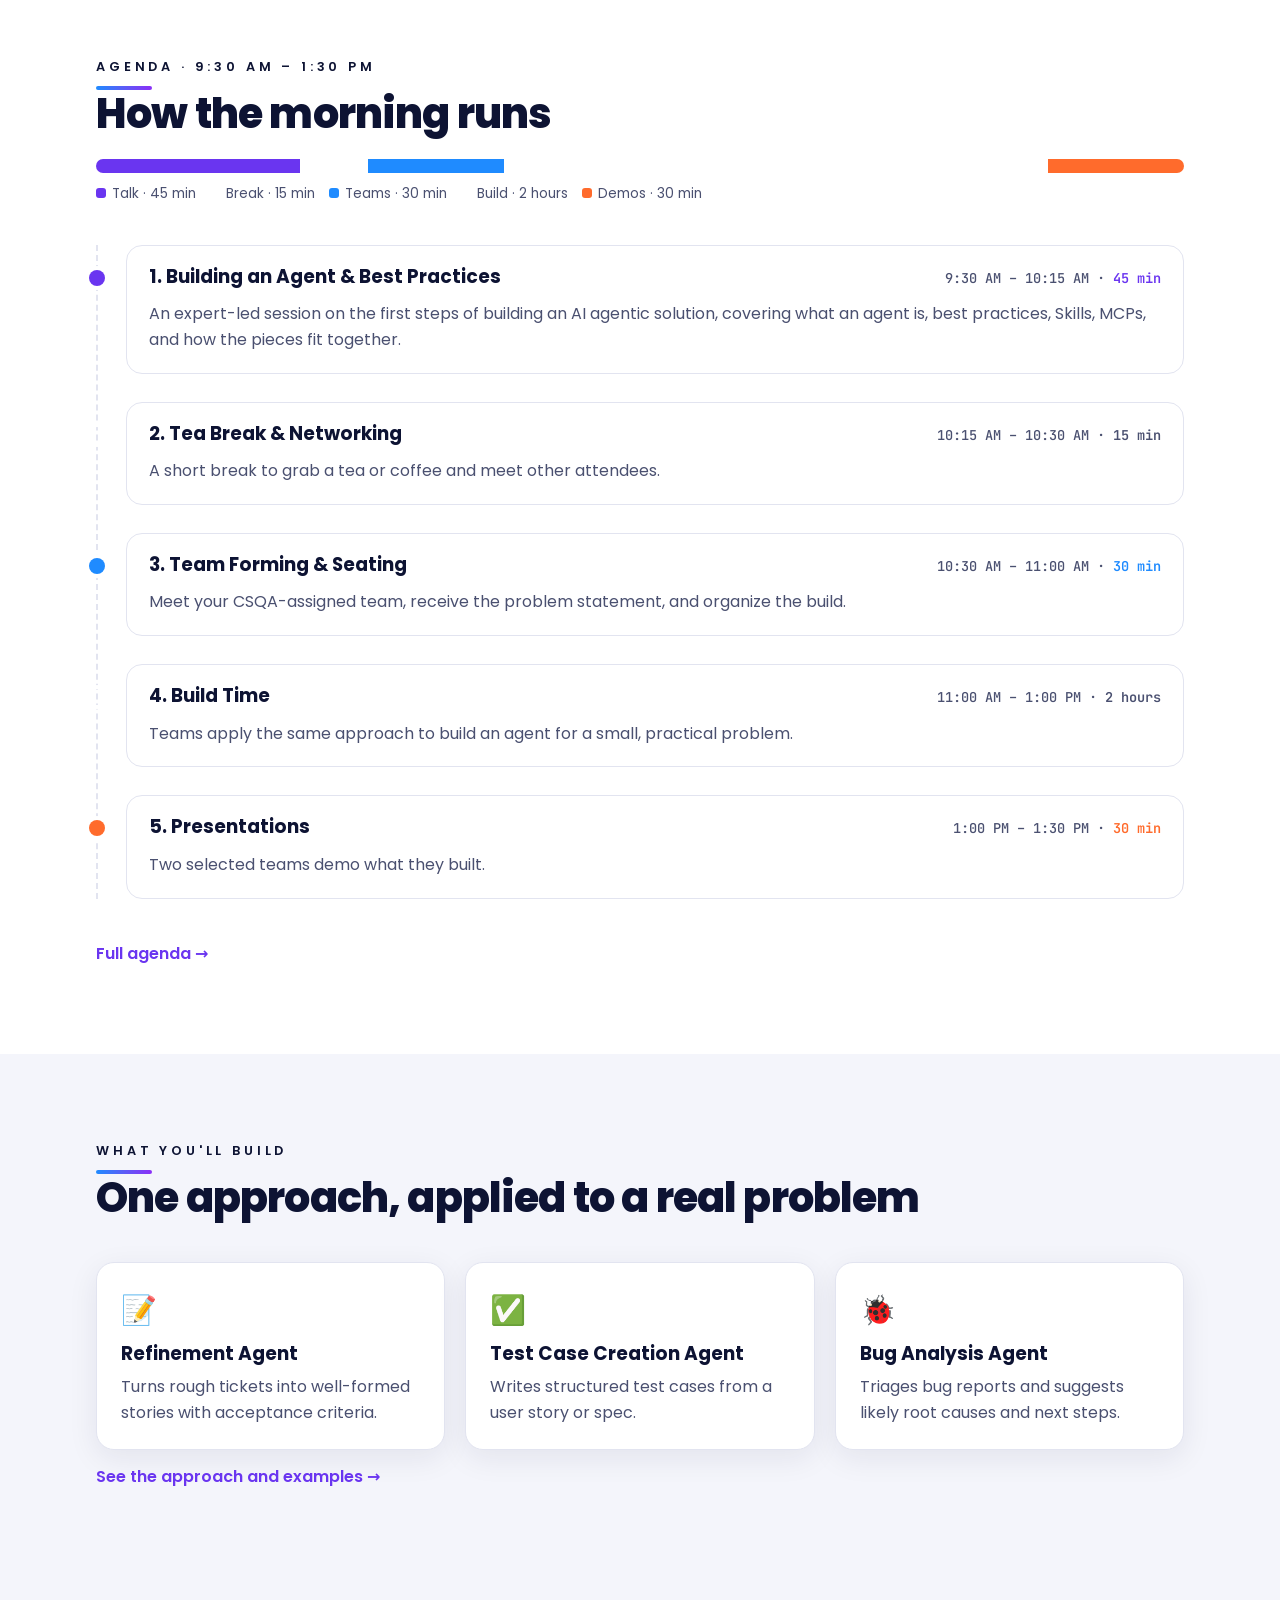
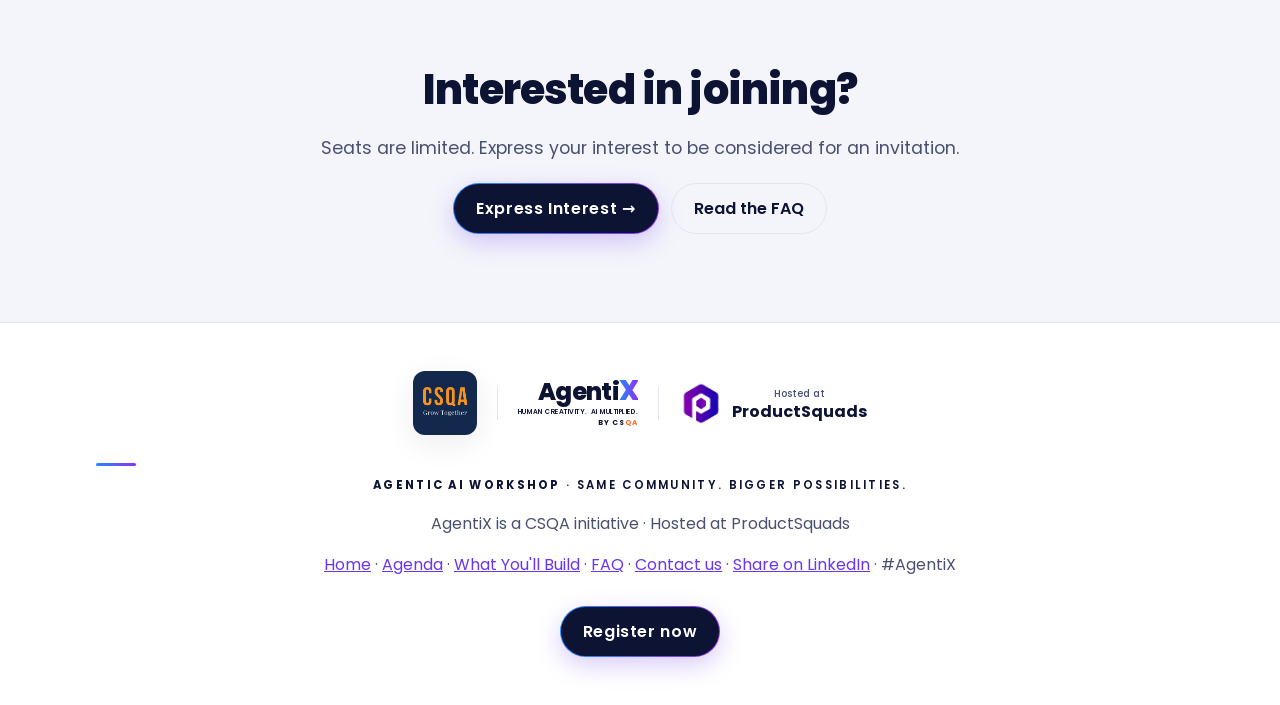
==== commit 292b1864: "Use CSQA logo as site favicon" ====
--- a/index.html
+++ b/index.html
@@ -11,7 +11,7 @@
 <meta property="og:image" content="https://YOUR-DOMAIN/og-image.png">
 <meta property="og:url" content="https://YOUR-DOMAIN/">
 <meta name="twitter:card" content="summary_large_image">
-<link rel="icon" type="image/jpeg" href="assets/logos/productsquadss_logo.jpeg">
+<link rel="icon" type="image/png" href="assets/logos/CSQA.png">
 <link rel="preconnect" href="https://fonts.googleapis.com">
 <link href="https://fonts.googleapis.com/css2?family=Poppins:wght@400;500;600;700;800;900&family=Caveat:wght@600;700&family=JetBrains+Mono:wght@500&display=swap" rel="stylesheet">
 <link rel="stylesheet" href="assets/styles.css">
--- a/assets/styles.css
+++ b/assets/styles.css
@@ -1,6 +1,6 @@
 :root{
   --bg:#ffffff; --bg-alt:#f5f6fb; --card:#ffffff; --text:#12131a; --muted:#5a5f73; --border:#e3e5ee;
-  --primary:#5b47ff; --primary-ink:#ffffff; --accent:#00b894; --accent-2:#ff7a45; --accent-3:#f5b400; --accent-4:#1f8bff; --accent-5:#f5b400;
+  --primary:#5b47ff; --primary-ink:#ffffff; --accent:#00b894; --accent-2:#ff7a45; --accent-3:#f5b400;
   --shadow:0 8px 30px rgba(20,20,60,.08);
 }
 *{box-sizing:border-box} html{scroll-behavior:smooth} body{margin:0;background:var(--bg);color:var(--text);font:16px/1.6 Inter,system-ui,sans-serif;overflow-x:hidden}
@@ -8,8 +8,6 @@
 .wrap{max-width:1120px;margin:0 auto;padding:0 16px} section{padding:88px 0} .alt{background:var(--bg-alt)}
 .eyebrow{font:500 .8rem 'JetBrains Mono',monospace;color:var(--primary);text-transform:uppercase;letter-spacing:.12em}
 .lead{color:var(--muted);font-size:1.1rem;max-width:680px}
-.agenda-meta{max-width:none}
-.nowrap{white-space:nowrap}
 .btn{display:inline-flex;align-items:center;gap:8px;padding:12px 22px;border-radius:999px;font-weight:600;text-decoration:none;border:1px solid transparent;cursor:pointer;font-size:1rem;transition:transform .15s,box-shadow .15s}
 .btn:hover{transform:translateY(-1px)} .btn-primary{background:var(--primary);color:var(--primary-ink);box-shadow:0 6px 20px color-mix(in srgb,var(--primary) 35%,transparent)}
 .btn-ghost{border-color:var(--border);color:var(--text);background:transparent}
@@ -49,38 +47,9 @@
 .bar{display:flex;height:14px;border-radius:999px;overflow:hidden;margin-top:12px} .bar span{display:block}
 .legend{display:flex;flex-wrap:wrap;gap:14px;font-size:.85rem;color:var(--muted);margin-top:10px} .legend i{display:inline-block;width:10px;height:10px;border-radius:3px;margin-right:6px}
 /* build */
-.agent-map{display:grid;grid-template-columns:minmax(150px,.8fr) 36px minmax(500px,2.8fr) 36px minmax(150px,.8fr);gap:10px;align-items:stretch;margin:40px 0 8px}
-.arch-node,.agent-shell{border:1px solid var(--border);border-radius:8px}
-.arch-node{position:relative;display:flex;min-height:210px;flex-direction:column;justify-content:center;padding:24px 20px;background:#fff;box-shadow:var(--shadow);overflow:hidden}
-.arch-node::before{content:"";position:absolute;inset:0 0 auto;height:5px;background:var(--tone)}
-.arch-node h3,.agent-component h3{margin:8px 0 5px;font-size:1.08rem;color:var(--navy)}
-.arch-node p,.agent-component p{margin:0;color:var(--muted);font-size:.88rem;line-height:1.55}
-.arch-tag{font:700 .68rem/1 Poppins,sans-serif;letter-spacing:.14em;text-transform:uppercase;color:var(--tone)}
-.arch-symbol{display:grid;place-items:center;width:38px;height:38px;margin-top:16px;border:1px solid color-mix(in srgb,var(--tone) 32%,white);border-radius:50%;background:color-mix(in srgb,var(--tone) 10%,white);color:var(--tone);font-weight:800;font-size:1.2rem}
-.arch-input{--tone:var(--blue)}
-.arch-output{--tone:var(--accent)}
-.arch-link{display:flex;align-items:center;justify-content:center;color:var(--primary)}
-.arch-link span{font-size:1.6rem;line-height:1}
-.agent-shell{padding:16px;background:linear-gradient(145deg,#f5f7ff,#eff1fb);border-color:#cfd4e7}
-.agent-shell-head{display:flex;align-items:baseline;gap:12px;padding:2px 4px 14px}
-.agent-shell-head strong{font-size:1.1rem;color:var(--navy)}
-.agent-shell-head span{font-size:.78rem;color:var(--muted)}
-.agent-pipeline{display:grid;grid-template-columns:1fr 24px 1fr 24px 1fr;align-items:stretch}
-.agent-component{display:flex;min-height:164px;flex-direction:column;justify-content:center;padding:18px 16px;border:1px solid var(--border);border-left:4px solid var(--tone);border-radius:6px;background:#fff}
-.comp-reasoning{--tone:var(--purple)}
-.comp-skills{--tone:var(--accent-5)}
-.comp-tools{--tone:var(--accent)}
-.agent-link-inner span{font-size:1.15rem}
-@media(max-width:960px){
-  .agent-map{grid-template-columns:1fr;margin-top:32px}
-  .agent-map>.arch-link{min-height:30px;transform:rotate(90deg)}
-}
-@media(max-width:640px){
-  .agent-shell-head{display:block}.agent-shell-head span{display:block;margin-top:3px}
-  .agent-pipeline{grid-template-columns:1fr}
-  .agent-link-inner{min-height:28px;transform:rotate(90deg)}
-  .arch-node,.agent-component{min-height:0}
-}
+.steps{display:grid;grid-template-columns:1fr auto 1fr auto 1fr;gap:12px;align-items:center;margin:40px 0}
+.step{text-align:center} .step h3{margin:.3em 0 .2em} .arrow{font-size:1.6rem;color:var(--primary)}
+@media(max-width:760px){.steps{grid-template-columns:1fr}.arrow{transform:rotate(90deg);text-align:center}}
 .io{margin-top:14px;font:500 .8rem/1.5 'JetBrains Mono',monospace;background:var(--bg-alt);border-radius:10px;padding:10px 12px;color:var(--text)}
 .io em{color:var(--accent);font-style:normal}
 .note{font-size:.9rem;color:var(--muted);margin-top:20px}
@@ -97,50 +66,10 @@
 @media(max-width:640px){form{grid-template-columns:1fr}}
 .success{display:none;text-align:center;padding:24px} .success.show{display:block}
 /* faq */
-.faq-head .lead a{color:var(--navy);font-weight:700;text-decoration-color:var(--blue);text-decoration-thickness:2px;text-underline-offset:4px}
-.faq-page{padding-top:40px}
-.faq-layout{display:grid;grid-template-columns:220px minmax(0,1fr);gap:72px;align-items:start}
-.faq-rail{position:sticky;top:104px}
-.faq-nav{display:grid;margin-top:24px;border-left:1px solid var(--border)}
-.faq-nav a{display:flex;align-items:center;gap:12px;padding:11px 16px;border-left:3px solid transparent;color:var(--muted);font-weight:600;text-decoration:none;transition:color .15s,border-color .15s,background .15s}
-.faq-nav a:hover{border-left-color:var(--blue);background:#f5f7ff;color:var(--navy)}
-.faq-nav span{font:600 .68rem 'JetBrains Mono',monospace;color:var(--primary)}
-.faq-help{margin-top:32px;padding-top:24px;border-top:1px solid var(--border)}
-.faq-help strong{color:var(--navy)}
-.faq-help p{margin:7px 0 12px;color:var(--muted);font-size:.84rem;line-height:1.55}
-.faq-help a{color:var(--navy);font-size:.86rem;font-weight:700;text-decoration:none}
-.faq-main{min-width:0}
-.faq-group{padding:0;scroll-margin-top:104px}
-.faq-group+.faq-group{margin-top:64px;padding-top:56px;border-top:1px solid var(--border)}
-.faq-group-head{display:grid;grid-template-columns:48px 1fr;gap:14px;align-items:start;margin-bottom:24px}
-.faq-group-head>span{font:700 .78rem 'JetBrains Mono',monospace;color:var(--primary);padding-top:6px}
-.faq-group-head .eyebrow{font-size:.7rem}
-.faq-group-head h2{margin:10px 0 0;font-size:1.75rem}
-.faq-page details{margin:0;border:0;border-top:1px solid var(--border);border-radius:0;background:transparent;padding:20px 0}
-.faq-page details:last-child{border-bottom:1px solid var(--border)}
-.faq-page summary{display:flex;align-items:center;justify-content:space-between;gap:24px;cursor:pointer;list-style:none;color:var(--navy);font-weight:700}
-.faq-page summary::-webkit-details-marker{display:none}
-.faq-page summary::after{content:"+";display:grid;place-items:center;width:30px;height:30px;flex:none;border:1px solid var(--border);border-radius:50%;color:var(--primary);font-size:1.15rem;line-height:1;transition:background .15s,color .15s,transform .15s}
-.faq-page details[open] summary::after{content:"–";background:var(--navy);border-color:var(--navy);color:#fff}
-.faq-page details[open] summary{color:var(--primary)}
-.faq-page details p{max-width:760px;margin:10px 54px 0 0;color:var(--muted);line-height:1.7}
-.faq-page details p a{color:var(--navy);font-weight:700;text-decoration-color:var(--blue);text-decoration-thickness:2px;text-underline-offset:3px}
-@media(max-width:820px){
-  .faq-layout{grid-template-columns:1fr;gap:44px}
-  .faq-rail{position:static}
-  .faq-nav{grid-template-columns:repeat(3,1fr);border-left:0;border-bottom:1px solid var(--border)}
-  .faq-nav a{justify-content:center;padding:10px 8px;border-left:0;border-bottom:3px solid transparent;text-align:center}
-  .faq-nav a:hover{border-bottom-color:var(--blue)}
-  .faq-help{display:none}
-}
-@media(max-width:520px){
-  .faq-nav{grid-template-columns:1fr}.faq-nav a{justify-content:flex-start;border-bottom:0;border-left:3px solid transparent}
-  .faq-nav a:hover{border-left-color:var(--blue)}
-  .faq-group-head{grid-template-columns:36px 1fr}
-  .faq-page details p{margin-right:0}
-}
-footer{position:relative;border-top:0;padding:56px 0 48px;text-align:center;background:var(--navy);color:rgba(255,255,255,.72)}
-footer::before{content:"";position:absolute;inset:0 0 auto;height:4px;background:var(--brand-grad)}
+details{background:var(--card);border:1px solid var(--border);border-radius:14px;padding:16px 20px;margin-bottom:12px}
+summary{font-weight:600;cursor:pointer;list-style:none;display:flex;justify-content:space-between} summary::after{content:"+";color:var(--primary);font-size:1.3rem;line-height:1}
+details[open] summary::after{content:"–"} details p{color:var(--muted);margin:.6em 0 0}
+footer{border-top:1px solid var(--border);padding:48px 0;text-align:center;color:var(--muted)}
 .reveal{opacity:0;transform:translateY(16px);transition:opacity .6s,transform .6s} .reveal.in{opacity:1;transform:none}
 @media(prefers-reduced-motion:reduce){.reveal{opacity:1;transform:none;transition:none}.flow .pulse{animation:none}html{scroll-behavior:auto}}
 .links a.active{color:var(--text);font-weight:600}
@@ -157,7 +86,7 @@
 :root{
   --bg:#ffffff; --bg-alt:#f4f5fb; --card:#ffffff; --text:#0d1333; --muted:#4a5070; --border:#e2e4f0;
   --navy:#0d1333; --blue:#1f8bff; --purple:#7b2ff7; --violet:#a855f7; --orange:#ff6b2c;
-  --primary:#6a35f0; --primary-ink:#fff; --accent:#1f8bff; --accent-2:#ff6b2c; --accent-3:#a855f7; --accent-4:#00b894; --accent-5:#f5b400;
+  --primary:#6a35f0; --primary-ink:#fff; --accent:#1f8bff; --accent-2:#ff6b2c; --accent-3:#a855f7;
   --brand-grad:linear-gradient(90deg,#1f8bff 0%,#5b5cf6 50%,#8b2ff7 100%);
 }
 body{font-family:Poppins,Inter,system-ui,sans-serif}
@@ -179,8 +108,6 @@
 .lg-ps{display:flex;align-items:center;gap:8px;font:700 1rem/1 Poppins,sans-serif;color:var(--navy)}
 .lg-ps .hosted{display:block;font:500 .62rem Poppins;color:var(--muted);margin-bottom:3px}
 .ps-mark{width:45px;height:45px;flex:none}
-.meta-item .ps-mark{width:34px;height:34px}
-.venue-mark{width:17px;height:19px;object-fit:contain;vertical-align:-4px;margin-right:5px}
 @media(max-width:600px){.brandbar .hide-md{display:none}}
 @media(max-width:1060px) and (min-width:761px){nav .links{gap:14px;font-size:.9rem}}
 nav .wrap{height:72px}
@@ -223,30 +150,8 @@
 .mug i{display:block;width:26px;height:2px;background:var(--brand-grad);margin-top:6px}
 @media(max-width:860px){.hero::before{inset:auto 0 0 0;height:420px;clip-path:none}.scene{min-height:380px;margin-top:10px}}
 
-/* footer */
-footer .brandbar{justify-content:center;flex-wrap:wrap;margin-bottom:22px;color:#fff}
-footer .brandbar .sep{background:rgba(255,255,255,.24)}
-footer .lg-csqa,footer .lg-csqa small,footer .lg-agentix,footer .lg-agentix small,footer .lg-agentix em,footer .lg-ps{color:#fff}
-footer .lg-ps .hosted{color:rgba(255,255,255,.62)}
-footer .tagline{margin:0;font-size:.76rem;color:#fff;text-align:center}
-footer .tagline::before{margin:0 auto 14px}
-.footer-host{margin:18px 0 0;font-size:.95rem;color:rgba(255,255,255,.62)}
-.footer-host span{margin:0 7px;color:var(--blue)}
-.footer-links{display:flex;justify-content:center;align-items:center;flex-wrap:wrap;gap:8px 24px;margin:24px auto 0}
-.footer-links a{padding:4px 0;border-bottom:2px solid transparent;color:rgba(255,255,255,.82);font-size:.92rem;font-weight:600;text-decoration:none;transition:color .15s,border-color .15s}
-.footer-links a:hover{color:#fff;border-bottom-color:var(--blue)}
-.footer-links a.active{color:#fff;border-bottom-color:var(--violet)}
-.footer-actions{display:flex;justify-content:center;align-items:center;gap:20px;margin-top:28px}
-.footer-hashtag{font:600 .78rem Poppins,sans-serif;letter-spacing:.12em;color:rgba(255,255,255,.58)}
-footer .btn-primary{background:#fff;background-image:none;color:var(--navy);border-color:#fff;box-shadow:0 8px 24px rgba(0,0,0,.2)}
-footer .btn-primary:hover{box-shadow:0 10px 28px rgba(31,139,255,.24)}
-@media(max-width:640px){
-  footer{padding:48px 0 40px}
-  footer .brandbar{flex-direction:column;gap:14px}
-  footer .brandbar .sep{width:44px;height:1px}
-  .footer-links{gap:6px 18px}
-  .footer-actions{flex-direction:column;gap:14px}
-}
+/* footer brand */
+footer .brandbar{justify-content:center;flex-wrap:wrap;margin-bottom:18px}
 .page-head{background:linear-gradient(160deg,#fff 55%,#eef0ff)}
 .lg-agentix{display:inline-flex;flex-direction:column;align-items:flex-end;white-space:nowrap}
 .lg-agentix small{font-size:.42rem;letter-spacing:.08em;margin-top:3px}
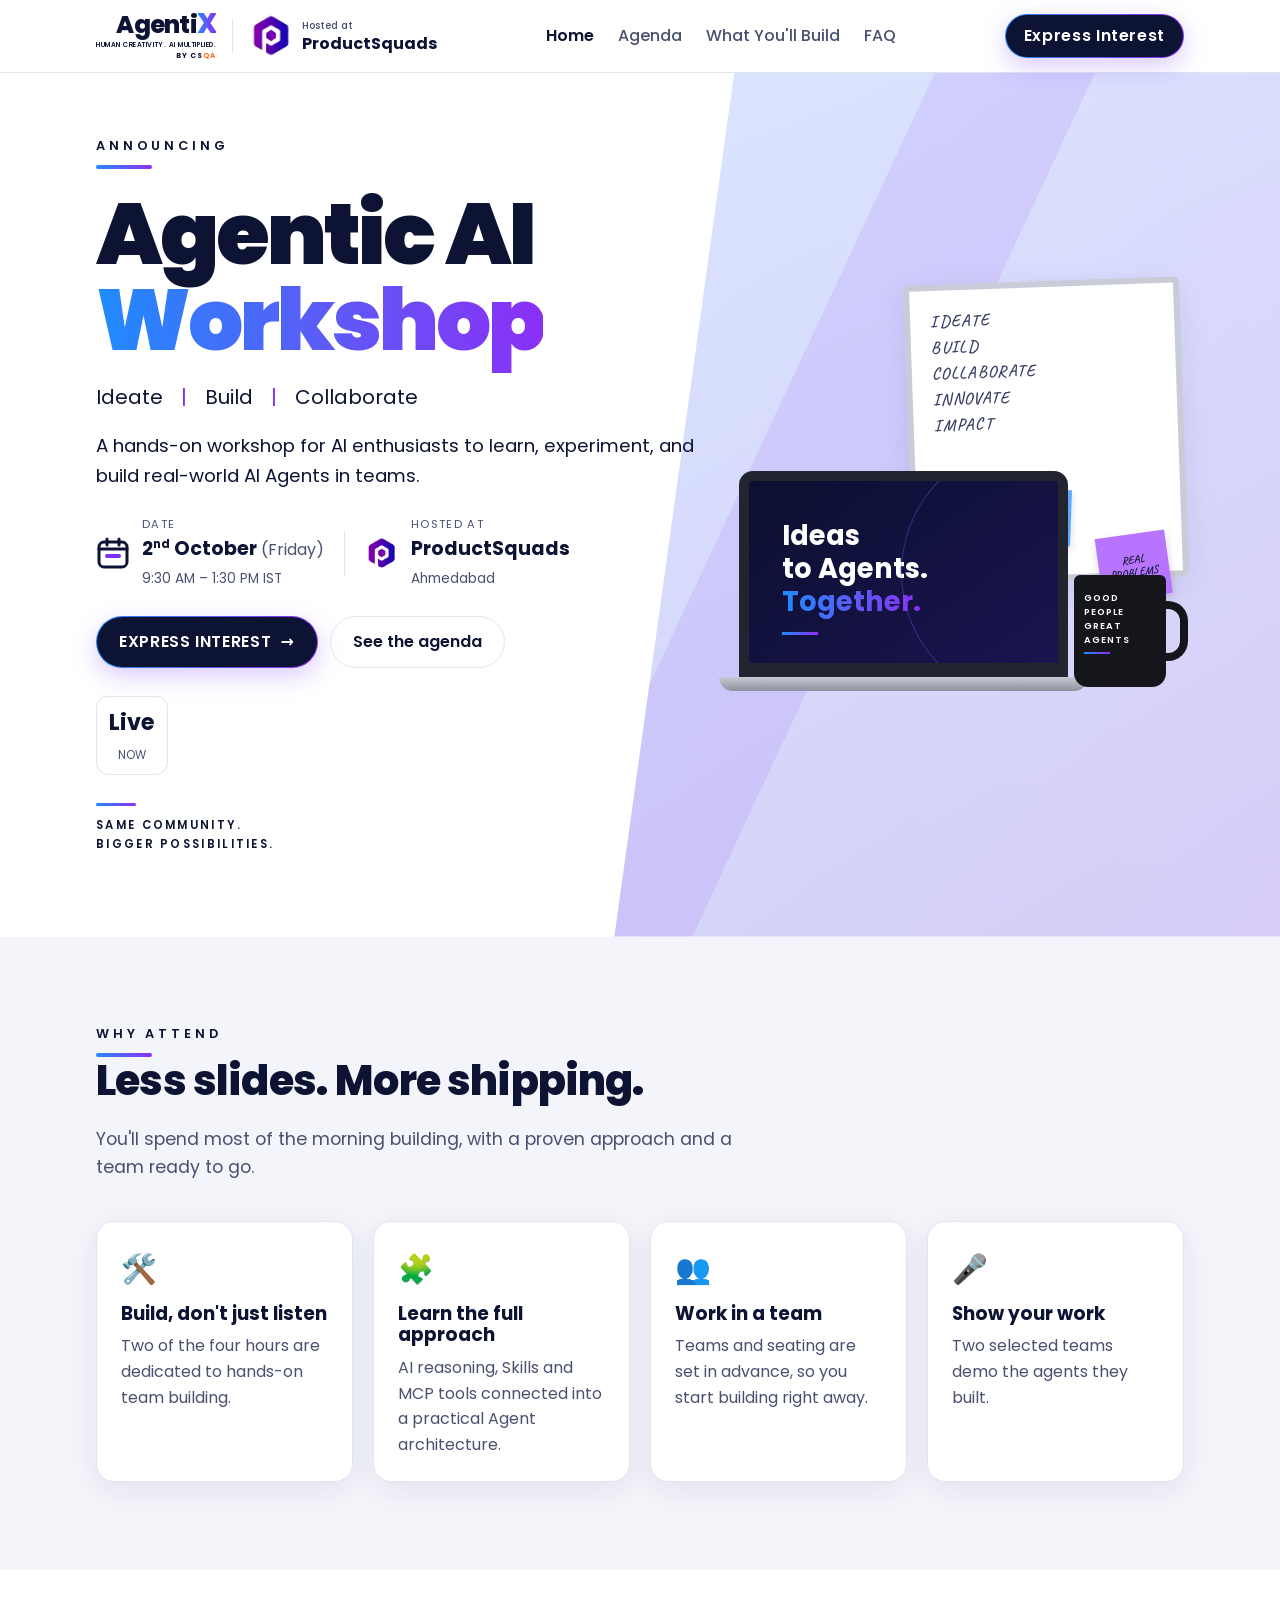
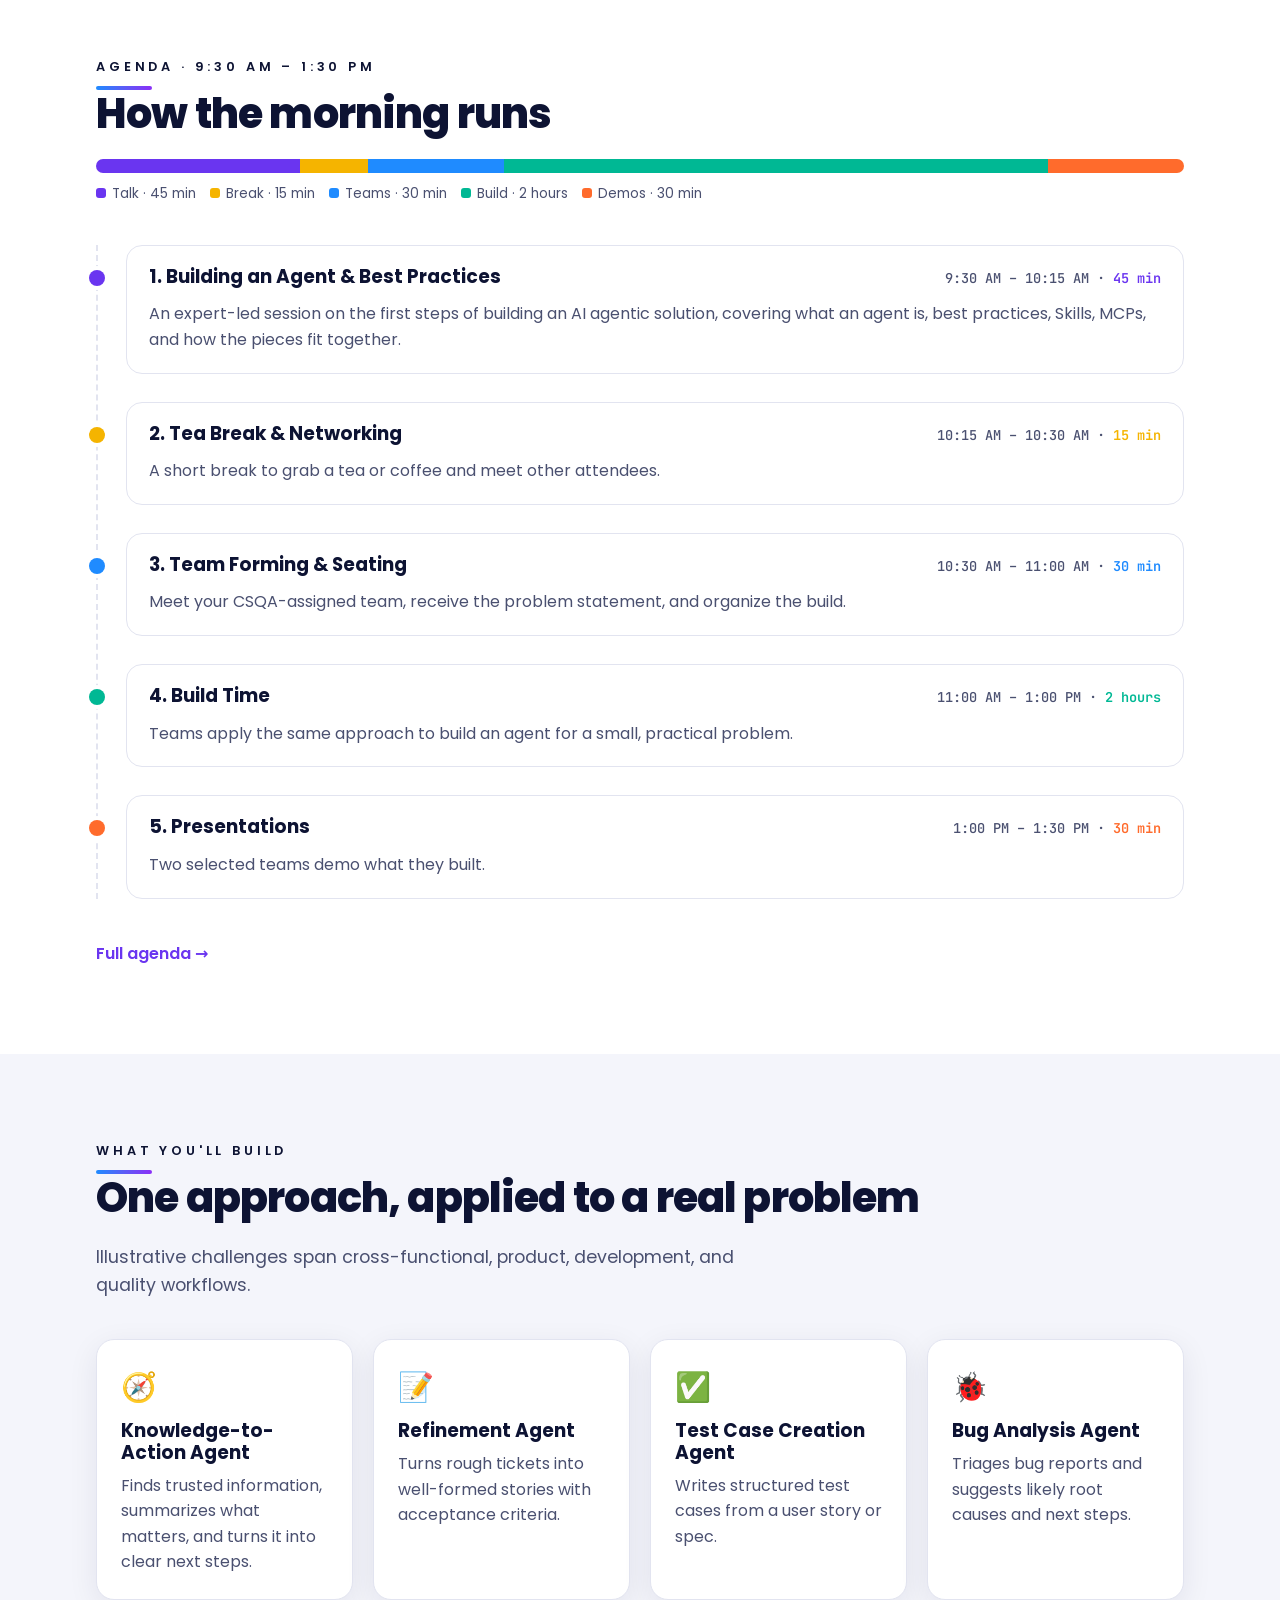
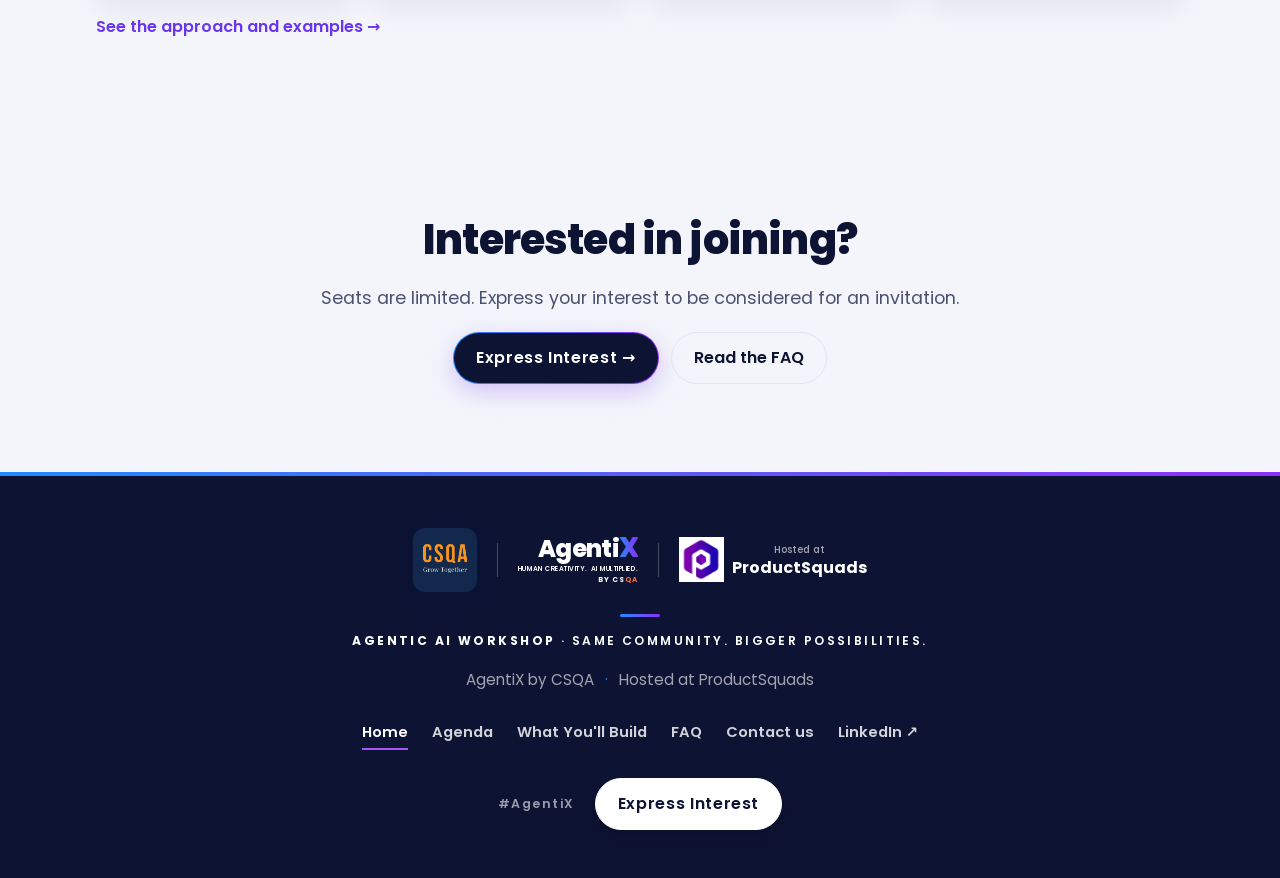
==== commit 51cfec6a: "Add cross-functional agent example" ====
--- a/index.html
+++ b/index.html
@@ -68,7 +68,9 @@
 <section class="alt"><div class="wrap reveal">
   <div class="eyebrow">What you'll build</div>
   <h2>One approach, applied to a real problem</h2>
+  <p class="lead">Illustrative challenges span cross-functional, product, development, and quality workflows.</p>
   <div class="grid">
+    <div class="card"><div class="ic">🧭</div><h3><a href="build.html#knowledge-action">Knowledge-to-Action Agent</a></h3><p>Finds trusted information, summarizes what matters, and turns it into clear next steps.</p></div>
     <div class="card"><div class="ic">📝</div><h3><a href="build.html#refinement">Refinement Agent</a></h3><p>Turns rough tickets into well-formed stories with acceptance criteria.</p></div>
     <div class="card"><div class="ic">✅</div><h3><a href="build.html#test-cases">Test Case Creation Agent</a></h3><p>Writes structured test cases from a user story or spec.</p></div>
     <div class="card"><div class="ic">🐞</div><h3><a href="build.html#bug-analysis">Bug Analysis Agent</a></h3><p>Triages bug reports and suggests likely root causes and next steps.</p></div>
--- a/assets/styles.css
+++ b/assets/styles.css
@@ -1,6 +1,6 @@
 :root{
   --bg:#ffffff; --bg-alt:#f5f6fb; --card:#ffffff; --text:#12131a; --muted:#5a5f73; --border:#e3e5ee;
-  --primary:#5b47ff; --primary-ink:#ffffff; --accent:#00b894; --accent-2:#ff7a45; --accent-3:#f5b400;
+  --primary:#5b47ff; --primary-ink:#ffffff; --accent:#00b894; --accent-2:#ff7a45; --accent-3:#f5b400; --accent-4:#1f8bff; --accent-5:#f5b400;
   --shadow:0 8px 30px rgba(20,20,60,.08);
 }
 *{box-sizing:border-box} html{scroll-behavior:smooth} body{margin:0;background:var(--bg);color:var(--text);font:16px/1.6 Inter,system-ui,sans-serif;overflow-x:hidden}
@@ -8,6 +8,8 @@
 .wrap{max-width:1120px;margin:0 auto;padding:0 16px} section{padding:88px 0} .alt{background:var(--bg-alt)}
 .eyebrow{font:500 .8rem 'JetBrains Mono',monospace;color:var(--primary);text-transform:uppercase;letter-spacing:.12em}
 .lead{color:var(--muted);font-size:1.1rem;max-width:680px}
+.agenda-meta{max-width:none}
+.nowrap{white-space:nowrap}
 .btn{display:inline-flex;align-items:center;gap:8px;padding:12px 22px;border-radius:999px;font-weight:600;text-decoration:none;border:1px solid transparent;cursor:pointer;font-size:1rem;transition:transform .15s,box-shadow .15s}
 .btn:hover{transform:translateY(-1px)} .btn-primary{background:var(--primary);color:var(--primary-ink);box-shadow:0 6px 20px color-mix(in srgb,var(--primary) 35%,transparent)}
 .btn-ghost{border-color:var(--border);color:var(--text);background:transparent}
@@ -47,9 +49,38 @@
 .bar{display:flex;height:14px;border-radius:999px;overflow:hidden;margin-top:12px} .bar span{display:block}
 .legend{display:flex;flex-wrap:wrap;gap:14px;font-size:.85rem;color:var(--muted);margin-top:10px} .legend i{display:inline-block;width:10px;height:10px;border-radius:3px;margin-right:6px}
 /* build */
-.steps{display:grid;grid-template-columns:1fr auto 1fr auto 1fr;gap:12px;align-items:center;margin:40px 0}
-.step{text-align:center} .step h3{margin:.3em 0 .2em} .arrow{font-size:1.6rem;color:var(--primary)}
-@media(max-width:760px){.steps{grid-template-columns:1fr}.arrow{transform:rotate(90deg);text-align:center}}
+.agent-map{display:grid;grid-template-columns:minmax(150px,.8fr) 36px minmax(500px,2.8fr) 36px minmax(150px,.8fr);gap:10px;align-items:stretch;margin:40px 0 8px}
+.arch-node,.agent-shell{border:1px solid var(--border);border-radius:8px}
+.arch-node{position:relative;display:flex;min-height:210px;flex-direction:column;justify-content:center;padding:24px 20px;background:#fff;box-shadow:var(--shadow);overflow:hidden}
+.arch-node::before{content:"";position:absolute;inset:0 0 auto;height:5px;background:var(--tone)}
+.arch-node h3,.agent-component h3{margin:8px 0 5px;font-size:1.08rem;color:var(--navy)}
+.arch-node p,.agent-component p{margin:0;color:var(--muted);font-size:.88rem;line-height:1.55}
+.arch-tag{font:700 .68rem/1 Poppins,sans-serif;letter-spacing:.14em;text-transform:uppercase;color:var(--tone)}
+.arch-symbol{display:grid;place-items:center;width:38px;height:38px;margin-top:16px;border:1px solid color-mix(in srgb,var(--tone) 32%,white);border-radius:50%;background:color-mix(in srgb,var(--tone) 10%,white);color:var(--tone);font-weight:800;font-size:1.2rem}
+.arch-input{--tone:var(--blue)}
+.arch-output{--tone:var(--accent)}
+.arch-link{display:flex;align-items:center;justify-content:center;color:var(--primary)}
+.arch-link span{font-size:1.6rem;line-height:1}
+.agent-shell{padding:16px;background:linear-gradient(145deg,#f5f7ff,#eff1fb);border-color:#cfd4e7}
+.agent-shell-head{display:flex;align-items:baseline;gap:12px;padding:2px 4px 14px}
+.agent-shell-head strong{font-size:1.1rem;color:var(--navy)}
+.agent-shell-head span{font-size:.78rem;color:var(--muted)}
+.agent-pipeline{display:grid;grid-template-columns:1fr 24px 1fr 24px 1fr;align-items:stretch}
+.agent-component{display:flex;min-height:164px;flex-direction:column;justify-content:center;padding:18px 16px;border:1px solid var(--border);border-left:4px solid var(--tone);border-radius:6px;background:#fff}
+.comp-reasoning{--tone:var(--purple)}
+.comp-skills{--tone:var(--accent-5)}
+.comp-tools{--tone:var(--accent)}
+.agent-link-inner span{font-size:1.15rem}
+@media(max-width:960px){
+  .agent-map{grid-template-columns:1fr;margin-top:32px}
+  .agent-map>.arch-link{min-height:30px;transform:rotate(90deg)}
+}
+@media(max-width:640px){
+  .agent-shell-head{display:block}.agent-shell-head span{display:block;margin-top:3px}
+  .agent-pipeline{grid-template-columns:1fr}
+  .agent-link-inner{min-height:28px;transform:rotate(90deg)}
+  .arch-node,.agent-component{min-height:0}
+}
 .io{margin-top:14px;font:500 .8rem/1.5 'JetBrains Mono',monospace;background:var(--bg-alt);border-radius:10px;padding:10px 12px;color:var(--text)}
 .io em{color:var(--accent);font-style:normal}
 .note{font-size:.9rem;color:var(--muted);margin-top:20px}
@@ -59,17 +90,64 @@
 /* form */
 form{display:grid;grid-template-columns:1fr 1fr;gap:16px;margin-top:32px}
 .field{display:flex;flex-direction:column;gap:6px} .field.full{grid-column:1/-1}
-label.l{font-weight:600;font-size:.92rem}
+fieldset.field{min-width:0;margin:0;padding:0;border:0}
+label.l,legend.l{font-weight:600;font-size:.92rem}
 input,select{font:inherit;color:var(--text);background:var(--bg);border:1px solid var(--border);border-radius:10px;padding:11px 12px;width:100%}
 .err{color:#e5484d;font-size:.82rem;min-height:1em} .invalid{border-color:#e5484d}
 .check{display:flex;gap:10px;align-items:flex-start} .check input{width:auto;margin-top:5px}
+.radio-group{display:grid;gap:2px;margin-top:4px;padding-left:2px}
+.radio-option{display:flex;align-items:center;gap:11px;min-height:42px;padding:8px 4px;border-bottom:1px solid var(--border);cursor:pointer;color:var(--text)}
+.radio-option:last-child{border-bottom:0}
+.radio-option input{width:18px;height:18px;margin:0;accent-color:var(--primary);flex:none}
+.radio-option:has(input:checked){color:var(--navy);font-weight:600}
+.field.has-error .radio-group{border-left:3px solid #e5484d;padding-left:10px}
 @media(max-width:640px){form{grid-template-columns:1fr}}
 .success{display:none;text-align:center;padding:24px} .success.show{display:block}
 /* faq */
-details{background:var(--card);border:1px solid var(--border);border-radius:14px;padding:16px 20px;margin-bottom:12px}
-summary{font-weight:600;cursor:pointer;list-style:none;display:flex;justify-content:space-between} summary::after{content:"+";color:var(--primary);font-size:1.3rem;line-height:1}
-details[open] summary::after{content:"–"} details p{color:var(--muted);margin:.6em 0 0}
-footer{border-top:1px solid var(--border);padding:48px 0;text-align:center;color:var(--muted)}
+.faq-head .lead a{color:var(--navy);font-weight:700;text-decoration-color:var(--blue);text-decoration-thickness:2px;text-underline-offset:4px}
+.faq-page{padding-top:40px}
+.faq-layout{display:grid;grid-template-columns:220px minmax(0,1fr);gap:72px;align-items:start}
+.faq-rail{position:sticky;top:104px}
+.faq-nav{display:grid;margin-top:24px;border-left:1px solid var(--border)}
+.faq-nav a{display:flex;align-items:center;gap:12px;padding:11px 16px;border-left:3px solid transparent;color:var(--muted);font-weight:600;text-decoration:none;transition:color .15s,border-color .15s,background .15s}
+.faq-nav a:hover{border-left-color:var(--blue);background:#f5f7ff;color:var(--navy)}
+.faq-nav span{font:600 .68rem 'JetBrains Mono',monospace;color:var(--primary)}
+.faq-help{margin-top:32px;padding-top:24px;border-top:1px solid var(--border)}
+.faq-help strong{color:var(--navy)}
+.faq-help p{margin:7px 0 12px;color:var(--muted);font-size:.84rem;line-height:1.55}
+.faq-help a{color:var(--navy);font-size:.86rem;font-weight:700;text-decoration:none}
+.faq-main{min-width:0}
+.faq-group{padding:0;scroll-margin-top:104px}
+.faq-group+.faq-group{margin-top:64px;padding-top:56px;border-top:1px solid var(--border)}
+.faq-group-head{display:grid;grid-template-columns:48px 1fr;gap:14px;align-items:start;margin-bottom:24px}
+.faq-group-head>span{font:700 .78rem 'JetBrains Mono',monospace;color:var(--primary);padding-top:6px}
+.faq-group-head .eyebrow{font-size:.7rem}
+.faq-group-head h2{margin:10px 0 0;font-size:1.75rem}
+.faq-page details{margin:0;border:0;border-top:1px solid var(--border);border-radius:0;background:transparent;padding:20px 0}
+.faq-page details:last-child{border-bottom:1px solid var(--border)}
+.faq-page summary{display:flex;align-items:center;justify-content:space-between;gap:24px;cursor:pointer;list-style:none;color:var(--navy);font-weight:700}
+.faq-page summary::-webkit-details-marker{display:none}
+.faq-page summary::after{content:"+";display:grid;place-items:center;width:30px;height:30px;flex:none;border:1px solid var(--border);border-radius:50%;color:var(--primary);font-size:1.15rem;line-height:1;transition:background .15s,color .15s,transform .15s}
+.faq-page details[open] summary::after{content:"–";background:var(--navy);border-color:var(--navy);color:#fff}
+.faq-page details[open] summary{color:var(--primary)}
+.faq-page details p{max-width:760px;margin:10px 54px 0 0;color:var(--muted);line-height:1.7}
+.faq-page details p a{color:var(--navy);font-weight:700;text-decoration-color:var(--blue);text-decoration-thickness:2px;text-underline-offset:3px}
+@media(max-width:820px){
+  .faq-layout{grid-template-columns:1fr;gap:44px}
+  .faq-rail{position:static}
+  .faq-nav{grid-template-columns:repeat(3,1fr);border-left:0;border-bottom:1px solid var(--border)}
+  .faq-nav a{justify-content:center;padding:10px 8px;border-left:0;border-bottom:3px solid transparent;text-align:center}
+  .faq-nav a:hover{border-bottom-color:var(--blue)}
+  .faq-help{display:none}
+}
+@media(max-width:520px){
+  .faq-nav{grid-template-columns:1fr}.faq-nav a{justify-content:flex-start;border-bottom:0;border-left:3px solid transparent}
+  .faq-nav a:hover{border-left-color:var(--blue)}
+  .faq-group-head{grid-template-columns:36px 1fr}
+  .faq-page details p{margin-right:0}
+}
+footer{position:relative;border-top:0;padding:56px 0 48px;text-align:center;background:var(--navy);color:rgba(255,255,255,.72)}
+footer::before{content:"";position:absolute;inset:0 0 auto;height:4px;background:var(--brand-grad)}
 .reveal{opacity:0;transform:translateY(16px);transition:opacity .6s,transform .6s} .reveal.in{opacity:1;transform:none}
 @media(prefers-reduced-motion:reduce){.reveal{opacity:1;transform:none;transition:none}.flow .pulse{animation:none}html{scroll-behavior:auto}}
 .links a.active{color:var(--text);font-weight:600}
@@ -86,7 +164,7 @@
 :root{
   --bg:#ffffff; --bg-alt:#f4f5fb; --card:#ffffff; --text:#0d1333; --muted:#4a5070; --border:#e2e4f0;
   --navy:#0d1333; --blue:#1f8bff; --purple:#7b2ff7; --violet:#a855f7; --orange:#ff6b2c;
-  --primary:#6a35f0; --primary-ink:#fff; --accent:#1f8bff; --accent-2:#ff6b2c; --accent-3:#a855f7;
+  --primary:#6a35f0; --primary-ink:#fff; --accent:#1f8bff; --accent-2:#ff6b2c; --accent-3:#a855f7; --accent-4:#00b894; --accent-5:#f5b400;
   --brand-grad:linear-gradient(90deg,#1f8bff 0%,#5b5cf6 50%,#8b2ff7 100%);
 }
 body{font-family:Poppins,Inter,system-ui,sans-serif}
@@ -108,6 +186,8 @@
 .lg-ps{display:flex;align-items:center;gap:8px;font:700 1rem/1 Poppins,sans-serif;color:var(--navy)}
 .lg-ps .hosted{display:block;font:500 .62rem Poppins;color:var(--muted);margin-bottom:3px}
 .ps-mark{width:45px;height:45px;flex:none}
+.meta-item .ps-mark{width:34px;height:34px}
+.venue-mark{width:17px;height:19px;object-fit:contain;vertical-align:-4px;margin-right:5px}
 @media(max-width:600px){.brandbar .hide-md{display:none}}
 @media(max-width:1060px) and (min-width:761px){nav .links{gap:14px;font-size:.9rem}}
 nav .wrap{height:72px}
@@ -150,8 +230,30 @@
 .mug i{display:block;width:26px;height:2px;background:var(--brand-grad);margin-top:6px}
 @media(max-width:860px){.hero::before{inset:auto 0 0 0;height:420px;clip-path:none}.scene{min-height:380px;margin-top:10px}}
 
-/* footer brand */
-footer .brandbar{justify-content:center;flex-wrap:wrap;margin-bottom:18px}
+/* footer */
+footer .brandbar{justify-content:center;flex-wrap:wrap;margin-bottom:22px;color:#fff}
+footer .brandbar .sep{background:rgba(255,255,255,.24)}
+footer .lg-csqa,footer .lg-csqa small,footer .lg-agentix,footer .lg-agentix small,footer .lg-agentix em,footer .lg-ps{color:#fff}
+footer .lg-ps .hosted{color:rgba(255,255,255,.62)}
+footer .tagline{margin:0;font-size:.76rem;color:#fff;text-align:center}
+footer .tagline::before{margin:0 auto 14px}
+.footer-host{margin:18px 0 0;font-size:.95rem;color:rgba(255,255,255,.62)}
+.footer-host span{margin:0 7px;color:var(--blue)}
+.footer-links{display:flex;justify-content:center;align-items:center;flex-wrap:wrap;gap:8px 24px;margin:24px auto 0}
+.footer-links a{padding:4px 0;border-bottom:2px solid transparent;color:rgba(255,255,255,.82);font-size:.92rem;font-weight:600;text-decoration:none;transition:color .15s,border-color .15s}
+.footer-links a:hover{color:#fff;border-bottom-color:var(--blue)}
+.footer-links a.active{color:#fff;border-bottom-color:var(--violet)}
+.footer-actions{display:flex;justify-content:center;align-items:center;gap:20px;margin-top:28px}
+.footer-hashtag{font:600 .78rem Poppins,sans-serif;letter-spacing:.12em;color:rgba(255,255,255,.58)}
+footer .btn-primary{background:#fff;background-image:none;color:var(--navy);border-color:#fff;box-shadow:0 8px 24px rgba(0,0,0,.2)}
+footer .btn-primary:hover{box-shadow:0 10px 28px rgba(31,139,255,.24)}
+@media(max-width:640px){
+  footer{padding:48px 0 40px}
+  footer .brandbar{flex-direction:column;gap:14px}
+  footer .brandbar .sep{width:44px;height:1px}
+  .footer-links{gap:6px 18px}
+  .footer-actions{flex-direction:column;gap:14px}
+}
 .page-head{background:linear-gradient(160deg,#fff 55%,#eef0ff)}
 .lg-agentix{display:inline-flex;flex-direction:column;align-items:flex-end;white-space:nowrap}
 .lg-agentix small{font-size:.42rem;letter-spacing:.08em;margin-top:3px}
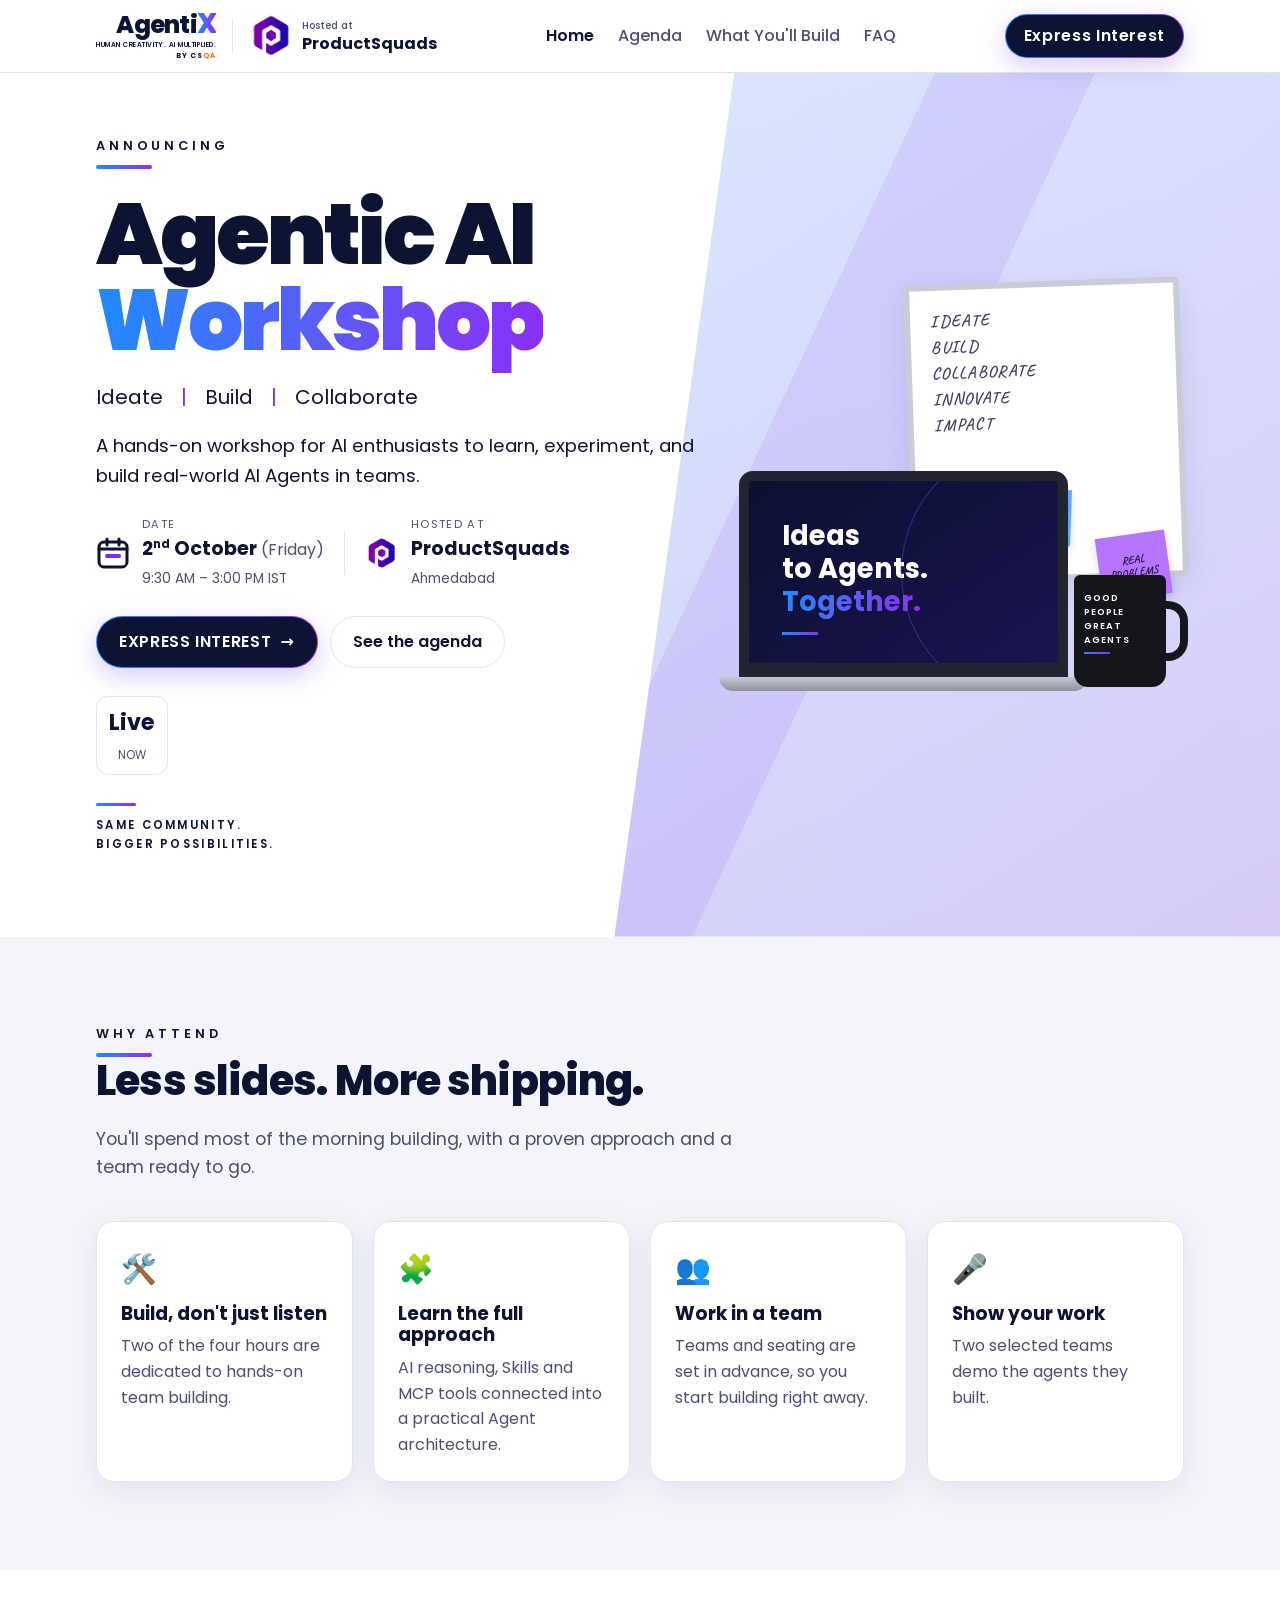
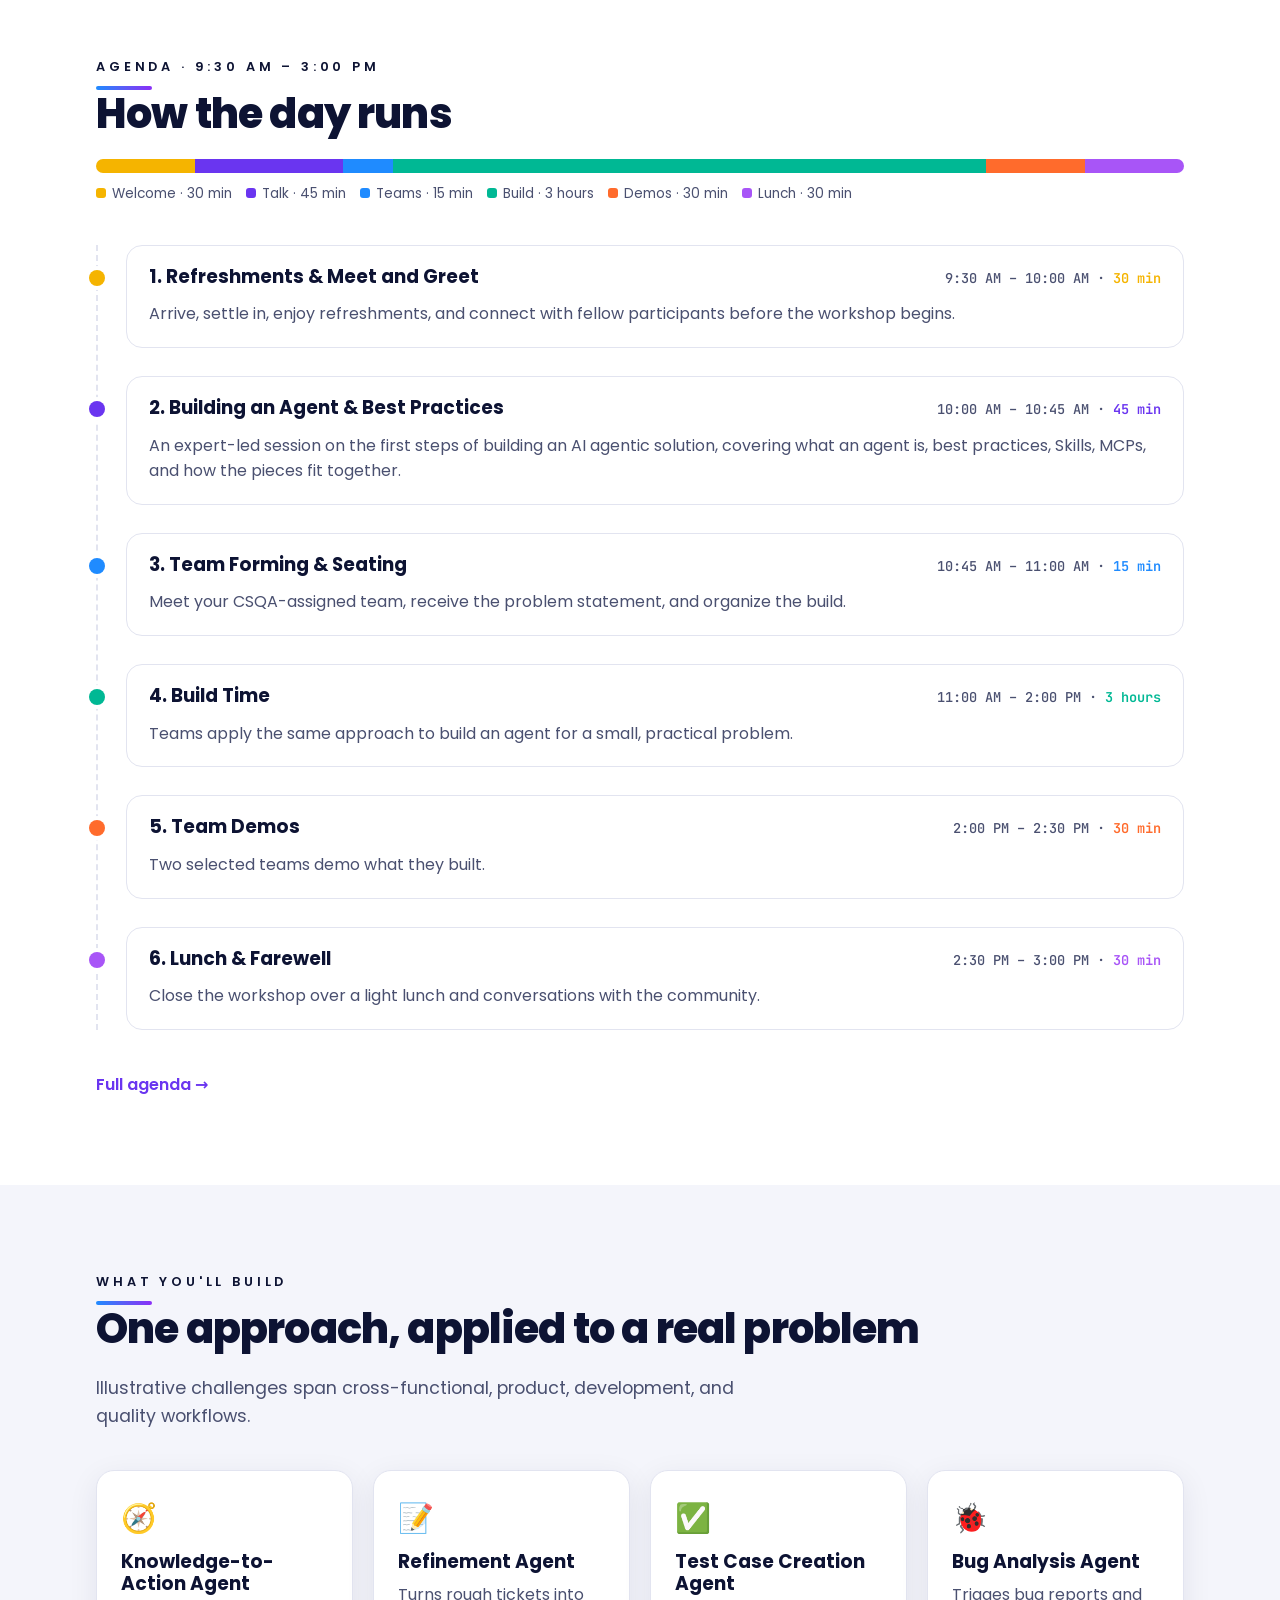
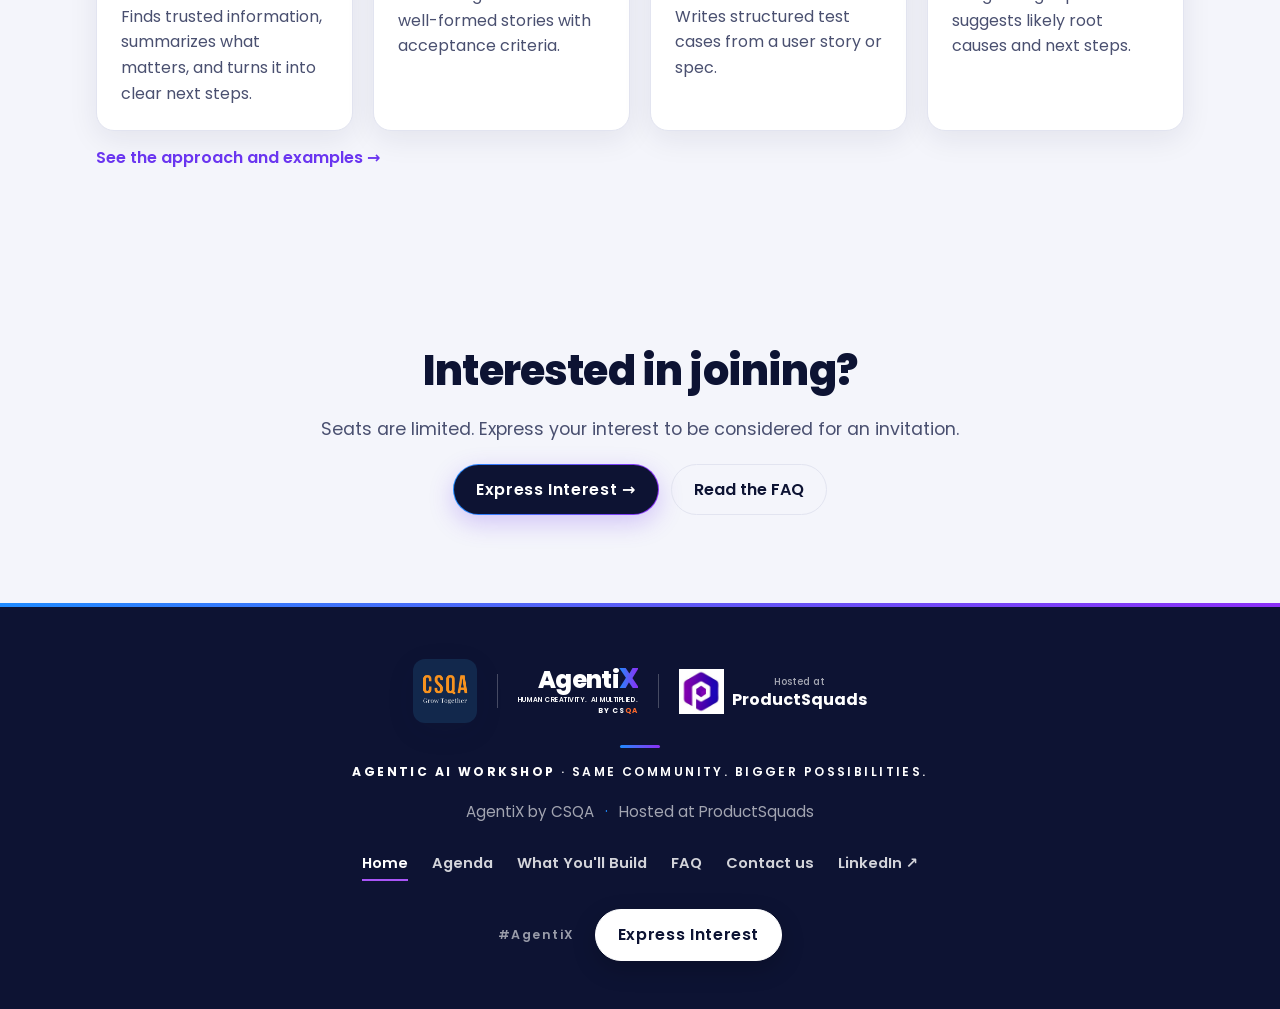
==== commit 44da1884: "Restructure workshop agenda timeline" ====
--- a/index.html
+++ b/index.html
@@ -57,9 +57,9 @@
 </div></section>
 
 <section><div class="wrap reveal">
-  <div class="eyebrow">Agenda · 9:30 AM – 1:30 PM</div>
-  <h2>How the morning runs</h2>
-  <div class="bar" id="bar" role="img" aria-label="Time split: 45 min expert session, 15 min break, 30 min teams, 2 hours build, 30 min demos"></div>
+  <div class="eyebrow">Agenda · 9:30 AM – 3:00 PM</div>
+  <h2>How the day runs</h2>
+  <div class="bar" id="bar" role="img" aria-label="Time split: 30 min welcome, 45 min expert session, 15 min teams, 3 hours build, 30 min demos, 30 min lunch"></div>
   <div class="legend" id="legend"></div>
   <div class="timeline" id="timeline" data-compact></div>
   <a class="more" href="agenda.html">Full agenda →</a>
--- a/assets/styles.css
+++ b/assets/styles.css
@@ -20,7 +20,7 @@
 .logo{font-weight:800;text-decoration:none;color:var(--text);white-space:nowrap} .logo span{color:var(--primary)}
 .links{display:flex;gap:24px} .links a{color:var(--muted);text-decoration:none;font-weight:500} .links a:hover{color:var(--text)}
 nav .btn{padding:8px 18px}
-@media(max-width:760px){.links{display:none}}
+@media(max-width:900px){.links{display:none}}
 /* hero */
 .hero{position:relative;padding:96px 0 80px;overflow:hidden}
 .hero-grid{display:grid;grid-template-columns:1.15fr .85fr;gap:40px;align-items:center}
@@ -90,6 +90,7 @@
 /* form */
 form{display:grid;grid-template-columns:1fr 1fr;gap:16px;margin-top:32px}
 .field{display:flex;flex-direction:column;gap:6px} .field.full{grid-column:1/-1}
+.field:not(.full){display:grid;grid-template-rows:1fr auto auto;align-self:stretch}
 fieldset.field{min-width:0;margin:0;padding:0;border:0}
 label.l,legend.l{font-weight:600;font-size:.92rem}
 input,select{font:inherit;color:var(--text);background:var(--bg);border:1px solid var(--border);border-radius:10px;padding:11px 12px;width:100%}
@@ -101,7 +102,9 @@
 .radio-option input{width:18px;height:18px;margin:0;accent-color:var(--primary);flex:none}
 .radio-option:has(input:checked){color:var(--navy);font-weight:600}
 .field.has-error .radio-group{border-left:3px solid #e5484d;padding-left:10px}
-@media(max-width:640px){form{grid-template-columns:1fr}}
+.form-submit{align-items:flex-start}
+.form-submit .btn{width:auto;min-width:210px;justify-content:center}
+@media(max-width:640px){form{grid-template-columns:1fr}.form-submit .btn{width:100%}}
 .success{display:none;text-align:center;padding:24px} .success.show{display:block}
 /* faq */
 .faq-head .lead a{color:var(--navy);font-weight:700;text-decoration-color:var(--blue);text-decoration-thickness:2px;text-underline-offset:4px}
@@ -153,7 +156,7 @@
 .links a.active{color:var(--text);font-weight:600}
 .page-head{padding:72px 0 24px} .page-head h1{font-size:clamp(2.2rem,5vw,3.4rem);font-weight:800;letter-spacing:-.03em}
 .menu-btn{display:none;background:none;border:1px solid var(--border);border-radius:10px;color:var(--text);padding:6px 10px;font-size:1.1rem}
-@media(max-width:760px){.menu-btn{display:block}.links.open{display:flex;position:absolute;top:64px;left:0;right:0;flex-direction:column;gap:0;background:var(--bg);border-bottom:1px solid var(--border);padding:8px 16px}.links.open a{padding:10px 0}}
+@media(max-width:900px){.menu-btn{display:block}.links.open{display:flex;position:absolute;top:72px;left:0;right:0;z-index:2;flex-direction:column;gap:0;background:var(--bg);border-bottom:1px solid var(--border);box-shadow:0 12px 24px rgba(13,19,51,.12);padding:8px 20px}.links.open a{padding:11px 0}}
 .cta-band{text-align:center} .cta-band .cta{justify-content:center;margin-top:20px}
 .card h3 a{color:inherit;text-decoration:none} .more{display:inline-block;margin-top:14px;font-weight:600;text-decoration:none}
 .detail{display:grid;grid-template-columns:1fr 1fr;gap:16px;margin-top:14px} @media(max-width:640px){.detail{grid-template-columns:1fr}}
@@ -189,7 +192,7 @@
 .meta-item .ps-mark{width:34px;height:34px}
 .venue-mark{width:17px;height:19px;object-fit:contain;vertical-align:-4px;margin-right:5px}
 @media(max-width:600px){.brandbar .hide-md{display:none}}
-@media(max-width:1060px) and (min-width:761px){nav .links{gap:14px;font-size:.9rem}}
+@media(max-width:1060px) and (min-width:901px){nav .links{gap:14px;font-size:.9rem}}
 nav .wrap{height:72px}
 
 /* hero, poster style */
@@ -261,3 +264,108 @@
 img.ps-mark{object-fit:contain}
 .lg-csqa-img{width:64px;height:64px;border-radius:12px;object-fit:cover;box-shadow:var(--shadow)}
 footer .brandbar{gap:20px;align-items:center}
+
+/* responsive layout */
+.cta-label-short{display:none}
+img,svg{max-width:100%}
+.grid>*,.two>*,form>*,.hero-grid>*,.faq-layout>*{min-width:0}
+.btn{white-space:nowrap}
+nav .btn{flex:none}
+
+@media(max-width:900px){
+  nav .wrap{gap:12px}
+  .page-head{padding:56px 0 28px}
+  section{padding:68px 0}
+  .faq-layout{gap:36px}
+}
+
+@media(max-width:760px){
+  .wrap{padding-left:20px;padding-right:20px}
+  section{padding:56px 0}
+  .page-head{padding:48px 0 24px}
+  .page-head h1{font-size:2.35rem;line-height:1.08}
+  .lead{font-size:1rem}
+  .hero{padding:48px 0 56px}
+  .hero h1{font-size:3.2rem}
+  .hero .lead{font-size:1.05rem}
+  .pillars{font-size:1.08rem;gap:12px}
+  .pillars span+span::before{margin-right:12px}
+  .meta{gap:16px}
+  .grid{gap:16px;margin-top:30px}
+  .card{padding:22px}
+  .timeline{margin-top:30px}
+  .faq-page{padding-top:32px}
+  .faq-layout{gap:32px}
+  .faq-rail{position:static}
+  .agent-map{margin-top:28px}
+  .usecase{margin-top:18px}
+}
+
+@media(max-width:600px){
+  nav .wrap{padding-left:16px;padding-right:16px}
+  .lg-agentix{font-size:1.35rem}
+  .lg-agentix small{font-size:.36rem}
+  .lg-agentix em{font-size:.39rem}
+  .menu-btn{padding:6px 9px}
+  .agenda-meta{line-height:1.8}
+  .timeline{padding-left:20px}
+  .tl-item{padding:18px}
+  .tl-item::before{left:-31px}
+  .tl-head{display:block}
+  .tl-time{display:block;margin-top:5px;line-height:1.6}
+  .legend{gap:8px 12px}
+  .faq-page summary{padding:16px 0;gap:12px}
+  .faq-page details p{margin-top:8px}
+  .faq-group{padding-bottom:46px;margin-bottom:46px}
+  .io{overflow-wrap:anywhere}
+}
+
+@media(max-width:520px){
+  .wrap{padding-left:16px;padding-right:16px}
+  section{padding:48px 0}
+  .page-head{padding:40px 0 22px}
+  .page-head h1{font-size:2rem}
+  .eyebrow{font-size:.72rem;letter-spacing:.22em}
+  .hero{padding:42px 0 48px}
+  .hero h1{font-size:2.7rem}
+  .pillars{font-size:.96rem;gap:8px}
+  .pillars span+span::before{margin-right:8px}
+  .meta{display:grid;grid-template-columns:1fr;gap:14px;margin:22px 0}
+  .meta .vr{display:none}
+  .meta-item{gap:10px}
+  .cta{display:grid;grid-template-columns:1fr;gap:10px}
+  .cta .btn{width:100%;justify-content:center}
+  .countdown{display:grid;grid-template-columns:repeat(3,1fr);gap:8px}
+  .countdown div{min-width:0;padding:8px 6px}
+  .tagline{font-size:.68rem}
+  .scene{min-height:330px}
+  .board{height:240px;width:68%;padding:14px}
+  .board p{font-size:.9rem}
+  .laptop{width:78%;bottom:24px}
+  .mug{right:2%;bottom:28px;width:72px;height:92px;padding:12px 8px}
+  .mug::after{right:-18px;width:20px;height:36px;border-width:6px}
+  .n1,.n2{bottom:24px}
+  .n3{display:none}
+  .grid{grid-template-columns:1fr}
+  .card{padding:20px}
+  .faq-nav{margin-top:18px}
+  .faq-group-head h2{font-size:1.6rem}
+  .faq-page summary{font-size:.92rem}
+  footer .tagline{font-size:.66rem;letter-spacing:.14em}
+  .footer-host{font-size:.86rem}
+  .footer-links{gap:4px 16px}
+}
+
+@media(max-width:380px){
+  nav .wrap{padding-left:12px;padding-right:12px;gap:8px}
+  nav .wrap>div{gap:6px!important}
+  nav .btn{padding:8px 12px;font-size:.84rem}
+  .cta-label-full{display:none}
+  .cta-label-short{display:inline}
+  .menu-btn{padding:5px 8px}
+  .lg-agentix{font-size:1.2rem}
+  .hero h1{font-size:2.35rem}
+  .pillars{font-size:.88rem}
+  .pillars span+span::before{margin-right:6px}
+  .pillars{gap:6px}
+}
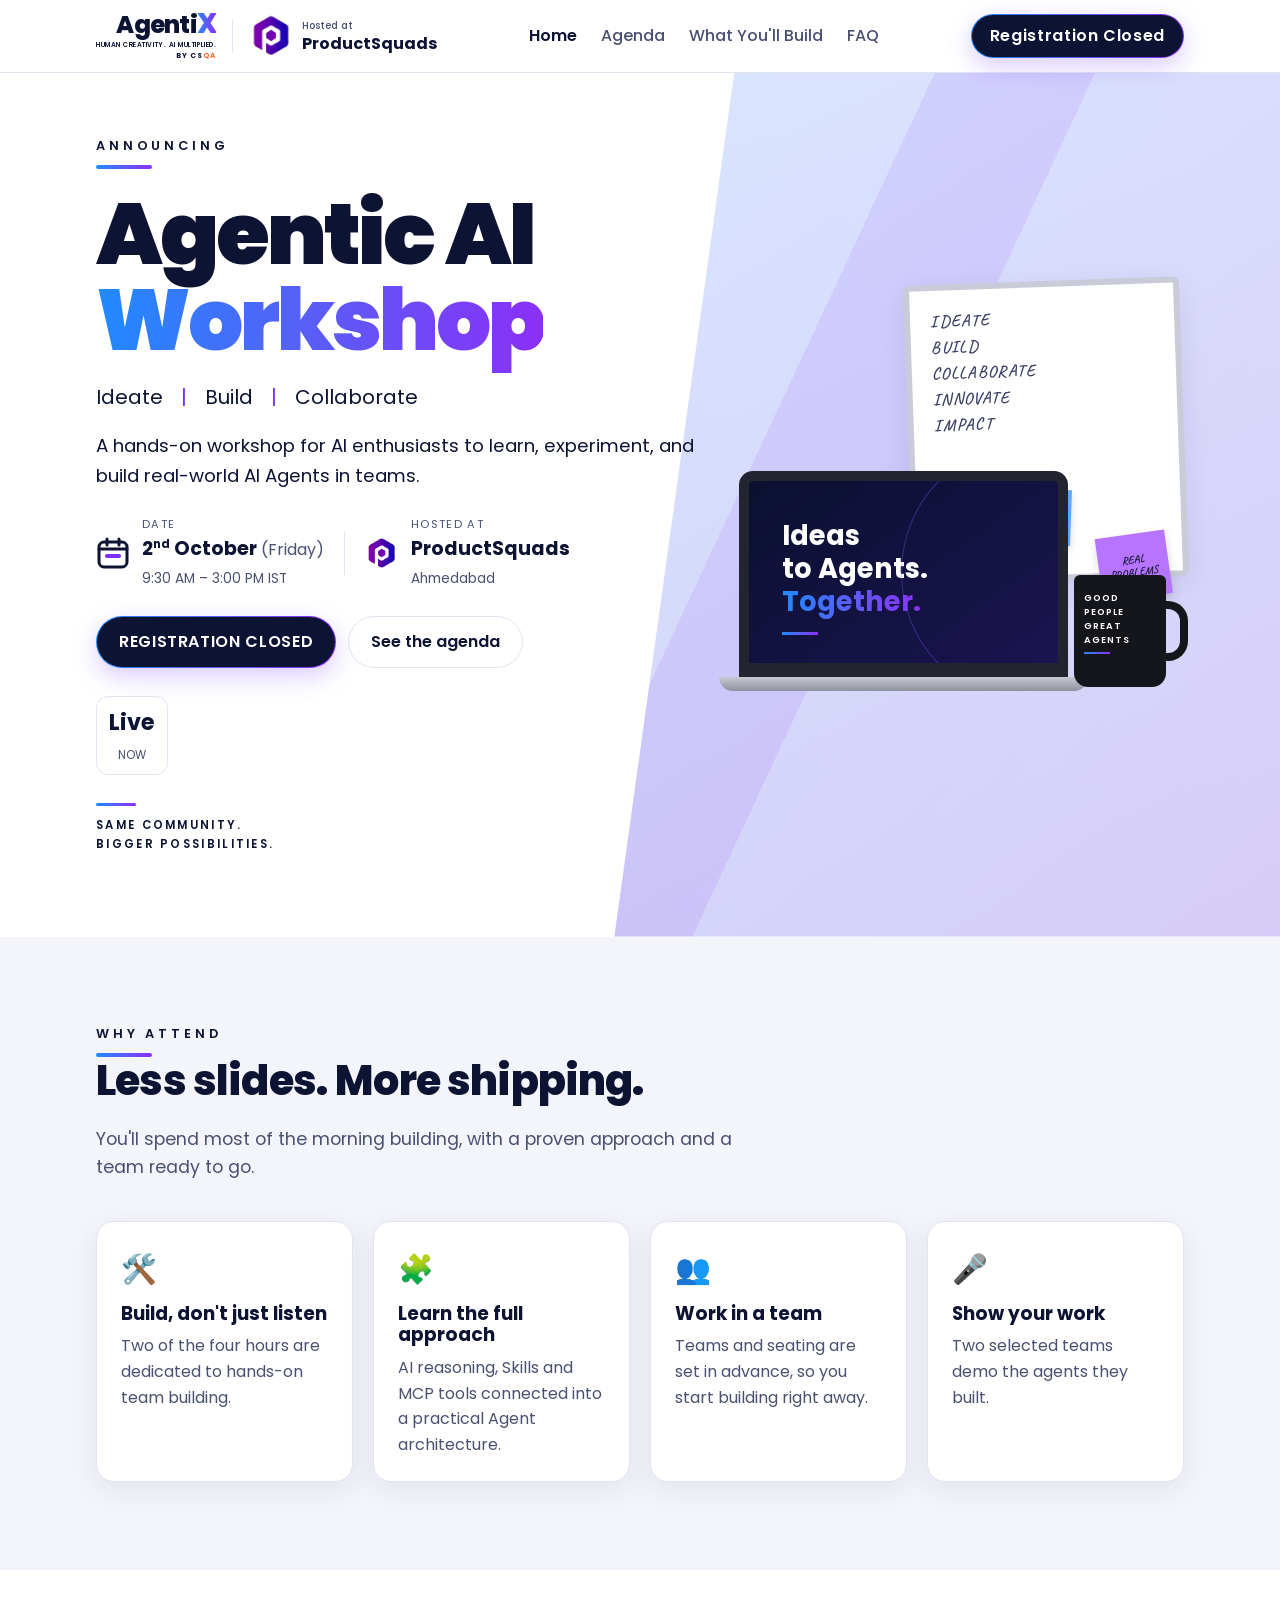
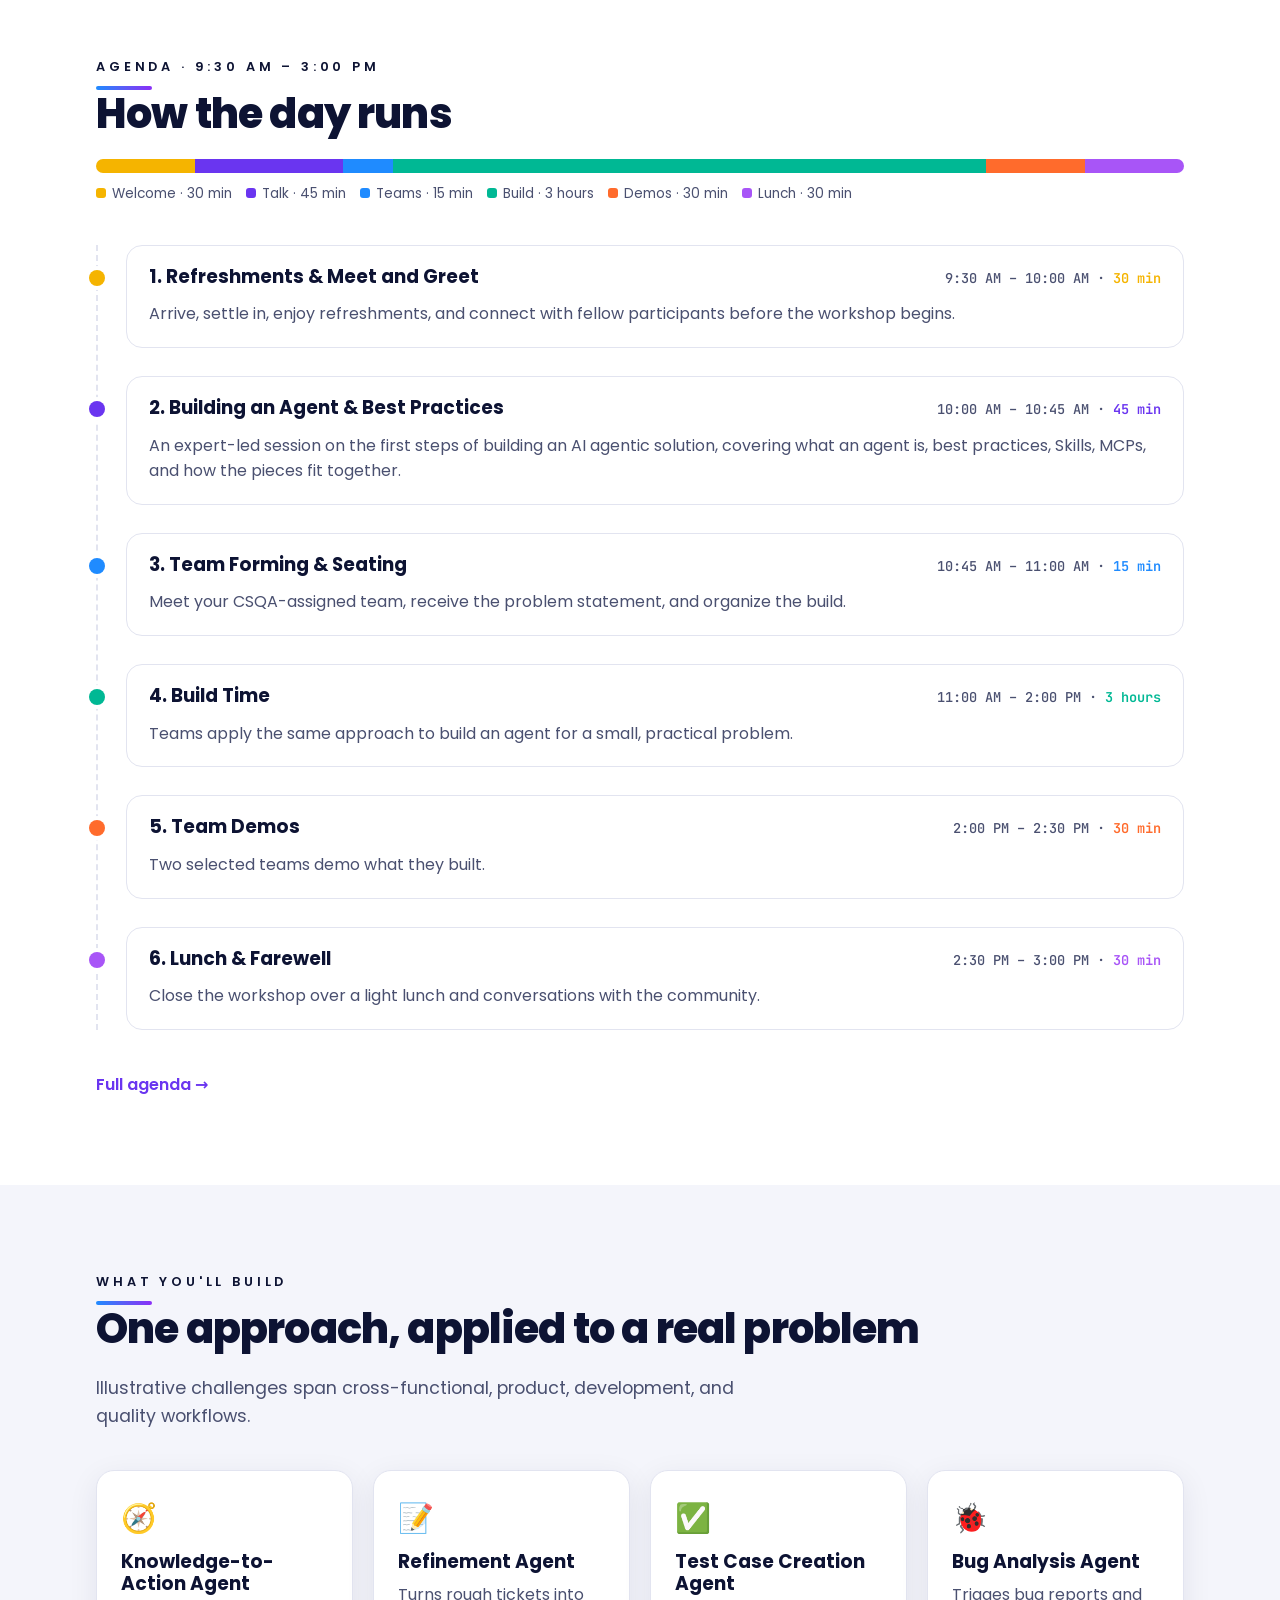
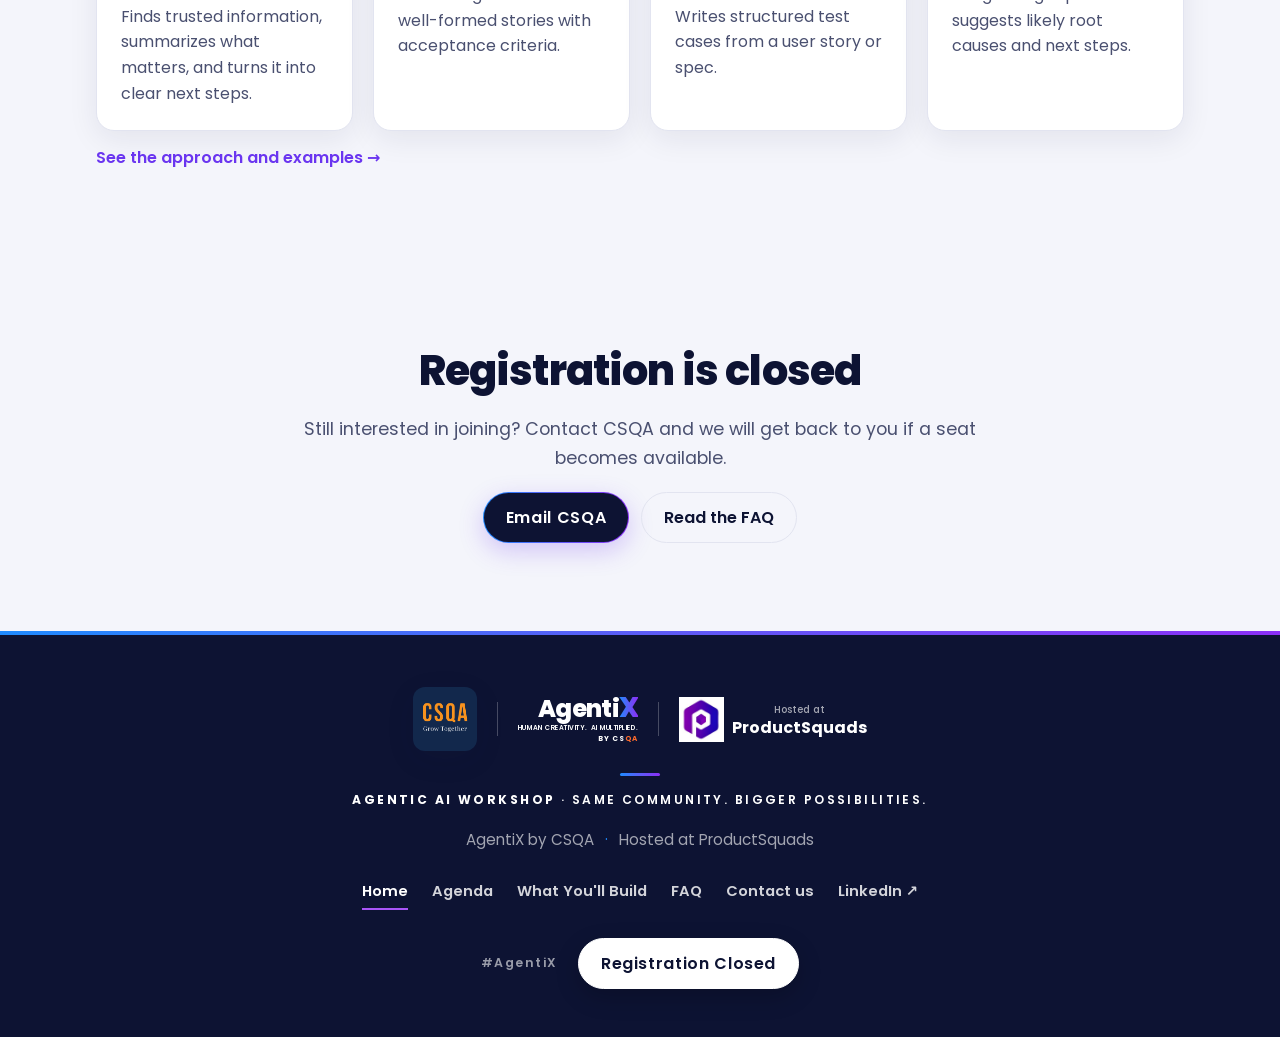
==== commit 2f28f931: "Close workshop registration" ====
--- a/index.html
+++ b/index.html
@@ -32,7 +32,7 @@
       <div class="meta-item"><img class="ps-mark" src="assets/logos/productsquadss_logo.jpeg" alt="">
         <div><small>Hosted at</small><b>ProductSquads</b><br><span style="font-size:.85rem;color:var(--muted)">Ahmedabad</span></div></div>
     </div>
-    <div class="cta"><a class="btn btn-primary" href="register.html">EXPRESS INTEREST &nbsp;→</a><a class="btn btn-ghost" href="agenda.html">See the agenda</a></div>
+    <div class="cta"><a class="btn btn-primary" href="register.html">REGISTRATION CLOSED</a><a class="btn btn-ghost" href="agenda.html">See the agenda</a></div>
     <div class="countdown" id="countdown" aria-label="Time until the workshop"></div>
     <p class="tagline">Same community.<br>Bigger possibilities.</p>
   </div>
@@ -78,8 +78,8 @@
   <a class="more" href="build.html">See the approach and examples →</a>
 </div></section>
 <section class="alt"><div class="wrap reveal cta-band">
-  <h2>Interested in joining?</h2><p class="lead" style="margin:0 auto">Seats are limited. Express your interest to be considered for an invitation.</p>
-  <div class="cta"><a class="btn btn-primary" href="register.html">Express Interest →</a><a class="btn btn-ghost" href="faq.html">Read the FAQ</a></div>
+  <h2>Registration is closed</h2><p class="lead" style="margin:0 auto">Still interested in joining? Contact CSQA and we will get back to you if a seat becomes available.</p>
+  <div class="cta"><a class="btn btn-primary" href="mailto:csqa.gujarat@gmail.com">Email CSQA</a><a class="btn btn-ghost" href="faq.html">Read the FAQ</a></div>
 </div></section>
 <div id="footer"></div>
 <script src="assets/config.js"></script>
--- a/assets/styles.css
+++ b/assets/styles.css
@@ -106,6 +106,14 @@
 .form-submit .btn{width:auto;min-width:210px;justify-content:center}
 @media(max-width:640px){form{grid-template-columns:1fr}.form-submit .btn{width:100%}}
 .success{display:none;text-align:center;padding:24px} .success.show{display:block}
+.registration-closed-section{padding:72px 0 88px}
+.registration-closed{max-width:820px;text-align:center}
+.registration-status{display:inline-flex;align-items:center;gap:9px;margin-bottom:18px;font:700 .78rem 'JetBrains Mono',monospace;color:var(--primary);text-transform:uppercase}
+.registration-status span{width:9px;height:9px;border-radius:50%;background:var(--orange);box-shadow:0 0 0 5px rgba(255,107,44,.12)}
+.registration-closed h2{font-size:clamp(2rem,5vw,3.2rem);margin-bottom:14px}
+.registration-closed p{max-width:690px;margin:0 auto 14px;color:var(--muted)}
+.registration-closed p a{font-weight:700;color:var(--navy);text-decoration-color:var(--blue);text-decoration-thickness:2px;text-underline-offset:4px}
+.registration-closed .cta{justify-content:center;margin-top:28px}
 /* faq */
 .faq-head .lead a{color:var(--navy);font-weight:700;text-decoration-color:var(--blue);text-decoration-thickness:2px;text-underline-offset:4px}
 .faq-page{padding-top:40px}
@@ -322,6 +330,9 @@
 
 @media(max-width:520px){
   .wrap{padding-left:16px;padding-right:16px}
+  .cta-label-full{display:none}
+  .cta-label-short{display:inline}
+  nav .btn{padding:8px 12px;font-size:.84rem}
   section{padding:48px 0}
   .page-head{padding:40px 0 22px}
   .page-head h1{font-size:2rem}
@@ -354,6 +365,9 @@
   footer .tagline{font-size:.66rem;letter-spacing:.14em}
   .footer-host{font-size:.86rem}
   .footer-links{gap:4px 16px}
+  .registration-closed-section{padding:48px 0 64px}
+  .registration-closed h2{font-size:1.9rem}
+  .registration-closed p{overflow-wrap:anywhere}
 }
 
 @media(max-width:380px){
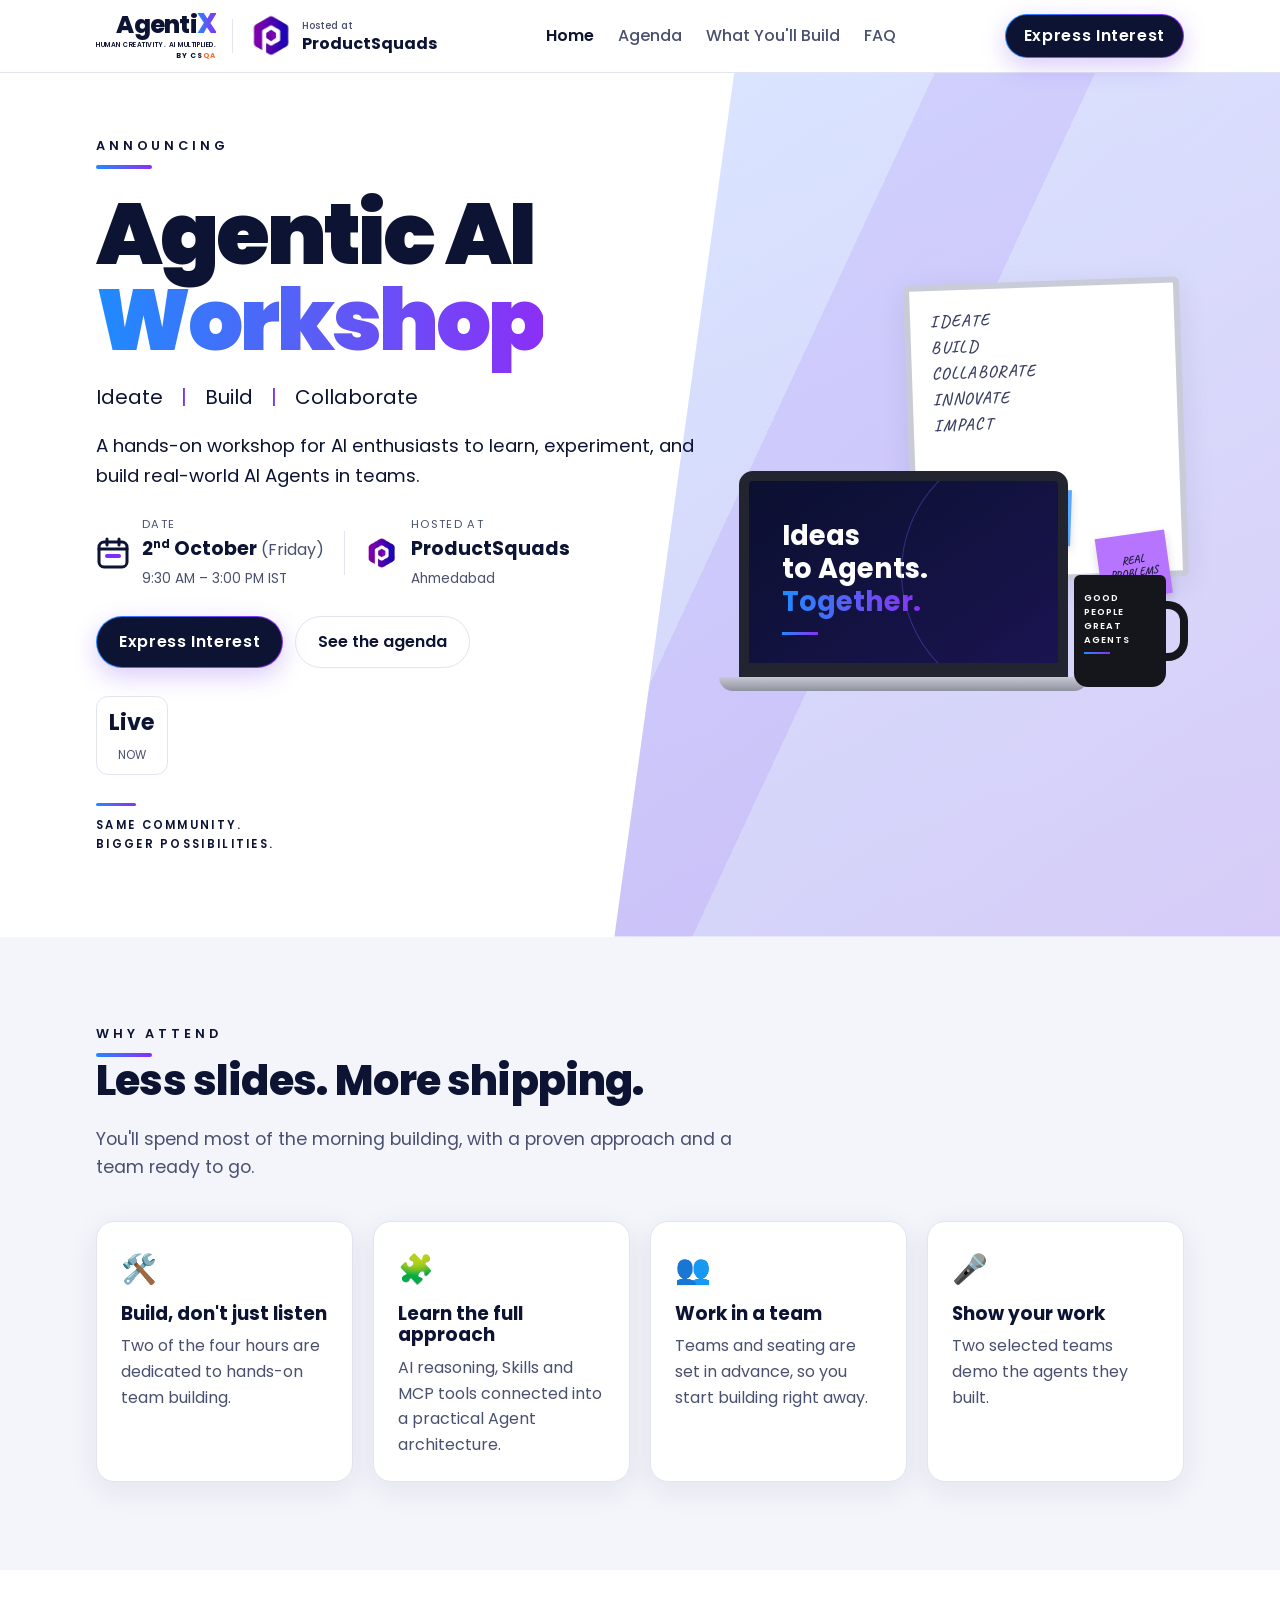
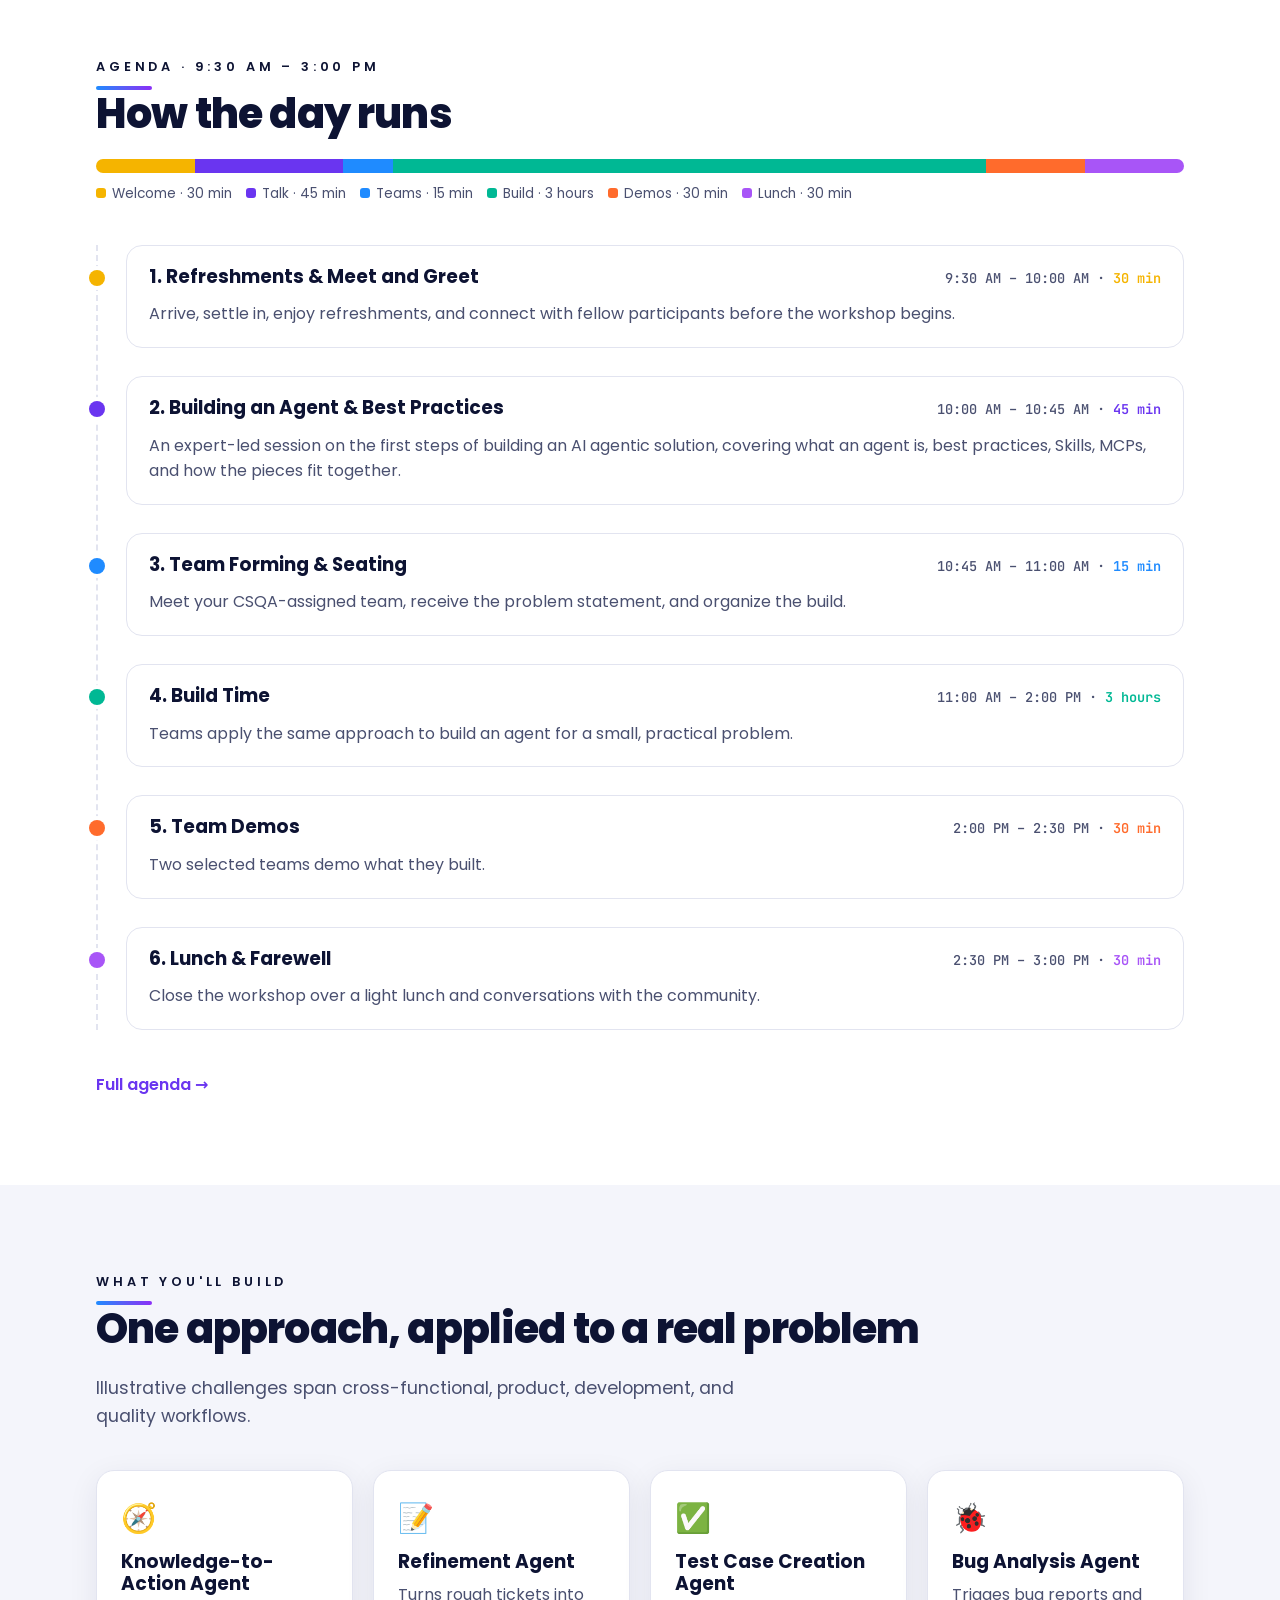
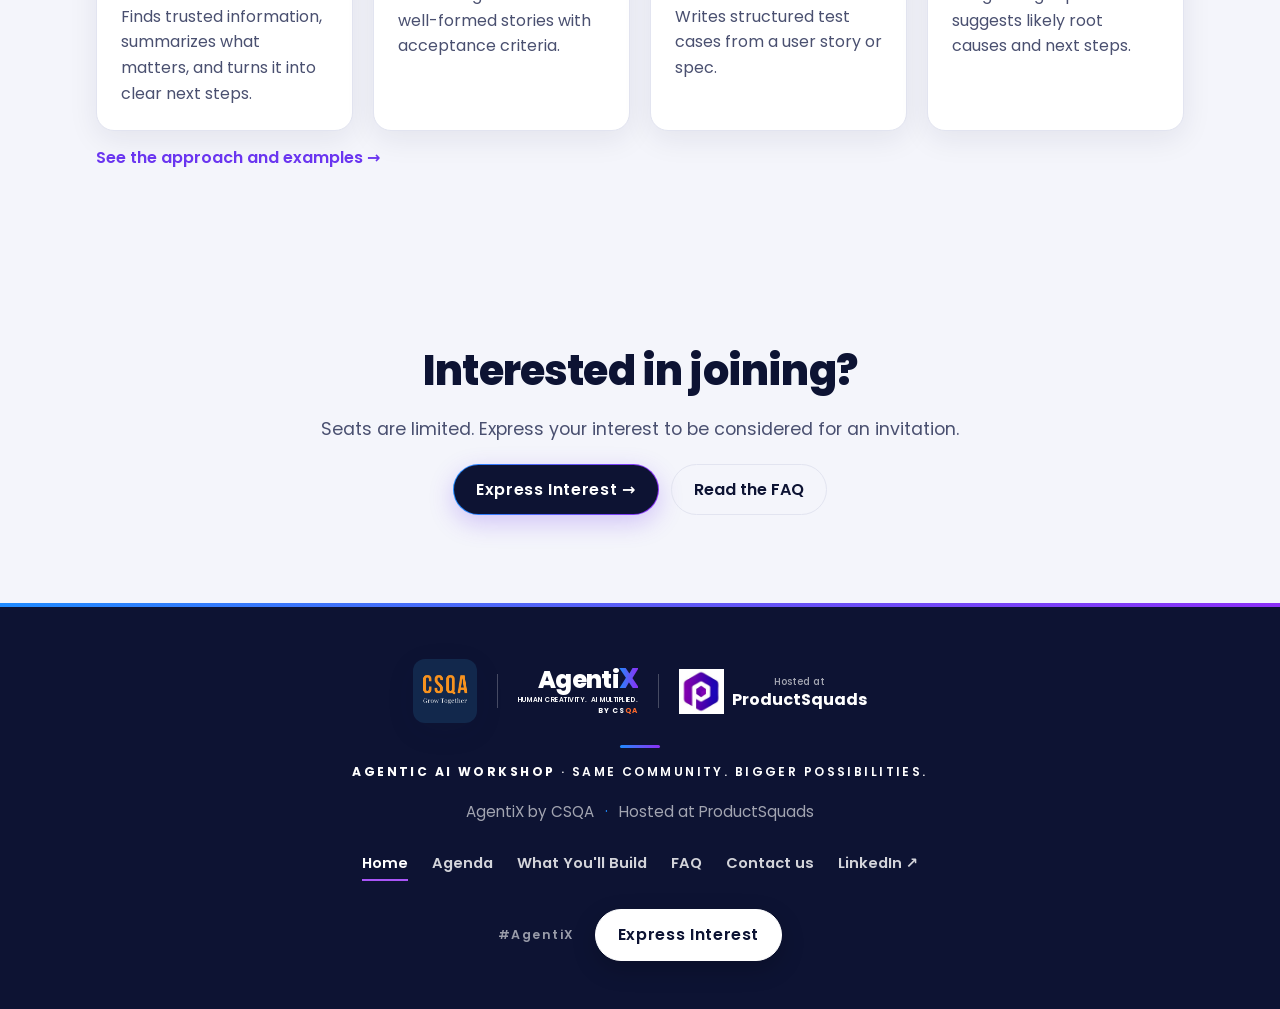
==== commit c50f19ab: "Reopen registration with reusable state toggle" ====
--- a/index.html
+++ b/index.html
@@ -32,7 +32,7 @@
       <div class="meta-item"><img class="ps-mark" src="assets/logos/productsquadss_logo.jpeg" alt="">
         <div><small>Hosted at</small><b>ProductSquads</b><br><span style="font-size:.85rem;color:var(--muted)">Ahmedabad</span></div></div>
     </div>
-    <div class="cta"><a class="btn btn-primary" href="register.html">REGISTRATION CLOSED</a><a class="btn btn-ghost" href="agenda.html">See the agenda</a></div>
+    <div class="cta"><a class="btn btn-primary" href="register.html" data-registration-label>Express Interest</a><a class="btn btn-ghost" href="agenda.html">See the agenda</a></div>
     <div class="countdown" id="countdown" aria-label="Time until the workshop"></div>
     <p class="tagline">Same community.<br>Bigger possibilities.</p>
   </div>
@@ -78,8 +78,14 @@
   <a class="more" href="build.html">See the approach and examples →</a>
 </div></section>
 <section class="alt"><div class="wrap reveal cta-band">
-  <h2>Registration is closed</h2><p class="lead" style="margin:0 auto">Still interested in joining? Contact CSQA and we will get back to you if a seat becomes available.</p>
-  <div class="cta"><a class="btn btn-primary" href="mailto:csqa.gujarat@gmail.com">Email CSQA</a><a class="btn btn-ghost" href="faq.html">Read the FAQ</a></div>
+  <div data-registration-open>
+    <h2>Interested in joining?</h2><p class="lead" style="margin:0 auto">Seats are limited. Express your interest to be considered for an invitation.</p>
+    <div class="cta"><a class="btn btn-primary" href="register.html">Express Interest →</a><a class="btn btn-ghost" href="faq.html">Read the FAQ</a></div>
+  </div>
+  <div data-registration-closed hidden>
+    <h2>Registration is closed</h2><p class="lead" style="margin:0 auto">Still interested in joining? Contact CSQA and we will get back to you if a seat becomes available.</p>
+    <div class="cta"><a class="btn btn-primary" href="mailto:csqa.gujarat@gmail.com">Email CSQA</a><a class="btn btn-ghost" href="faq.html">Read the FAQ</a></div>
+  </div>
 </div></section>
 <div id="footer"></div>
 <script src="assets/config.js"></script>
